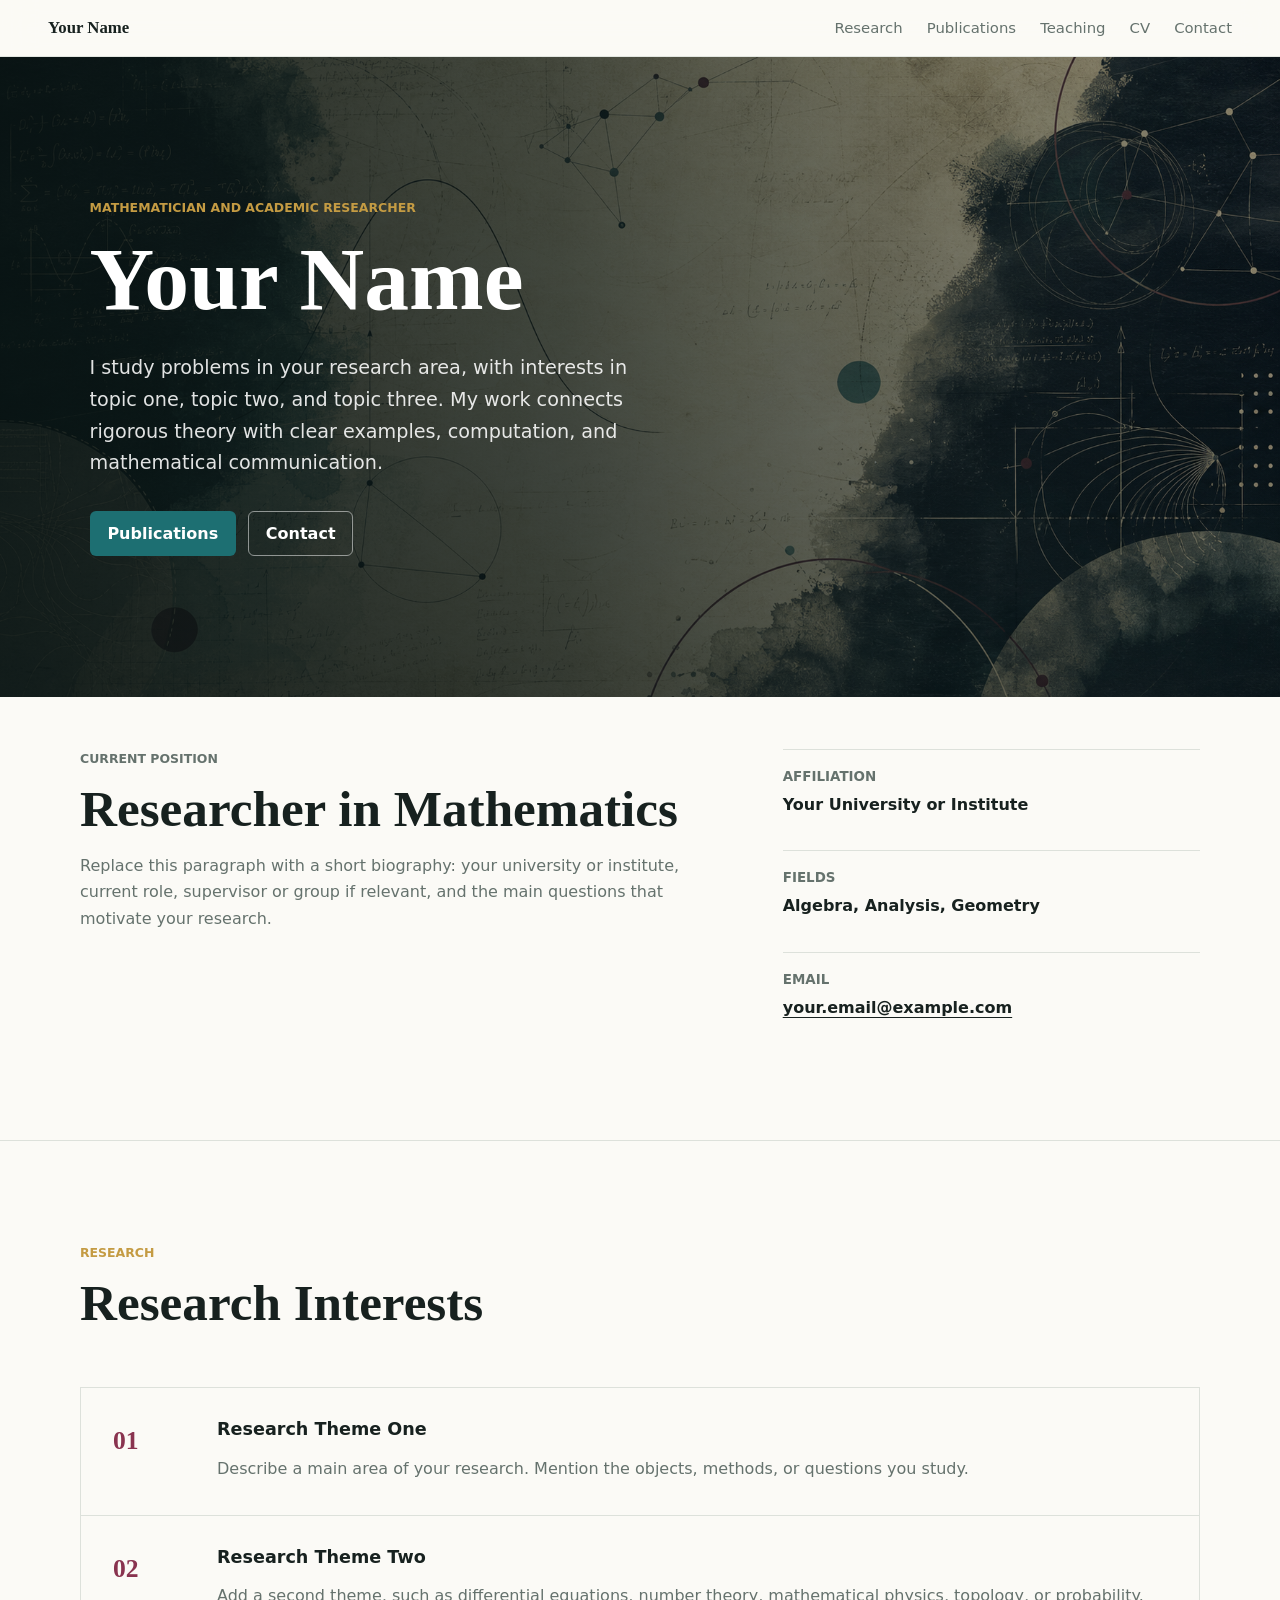
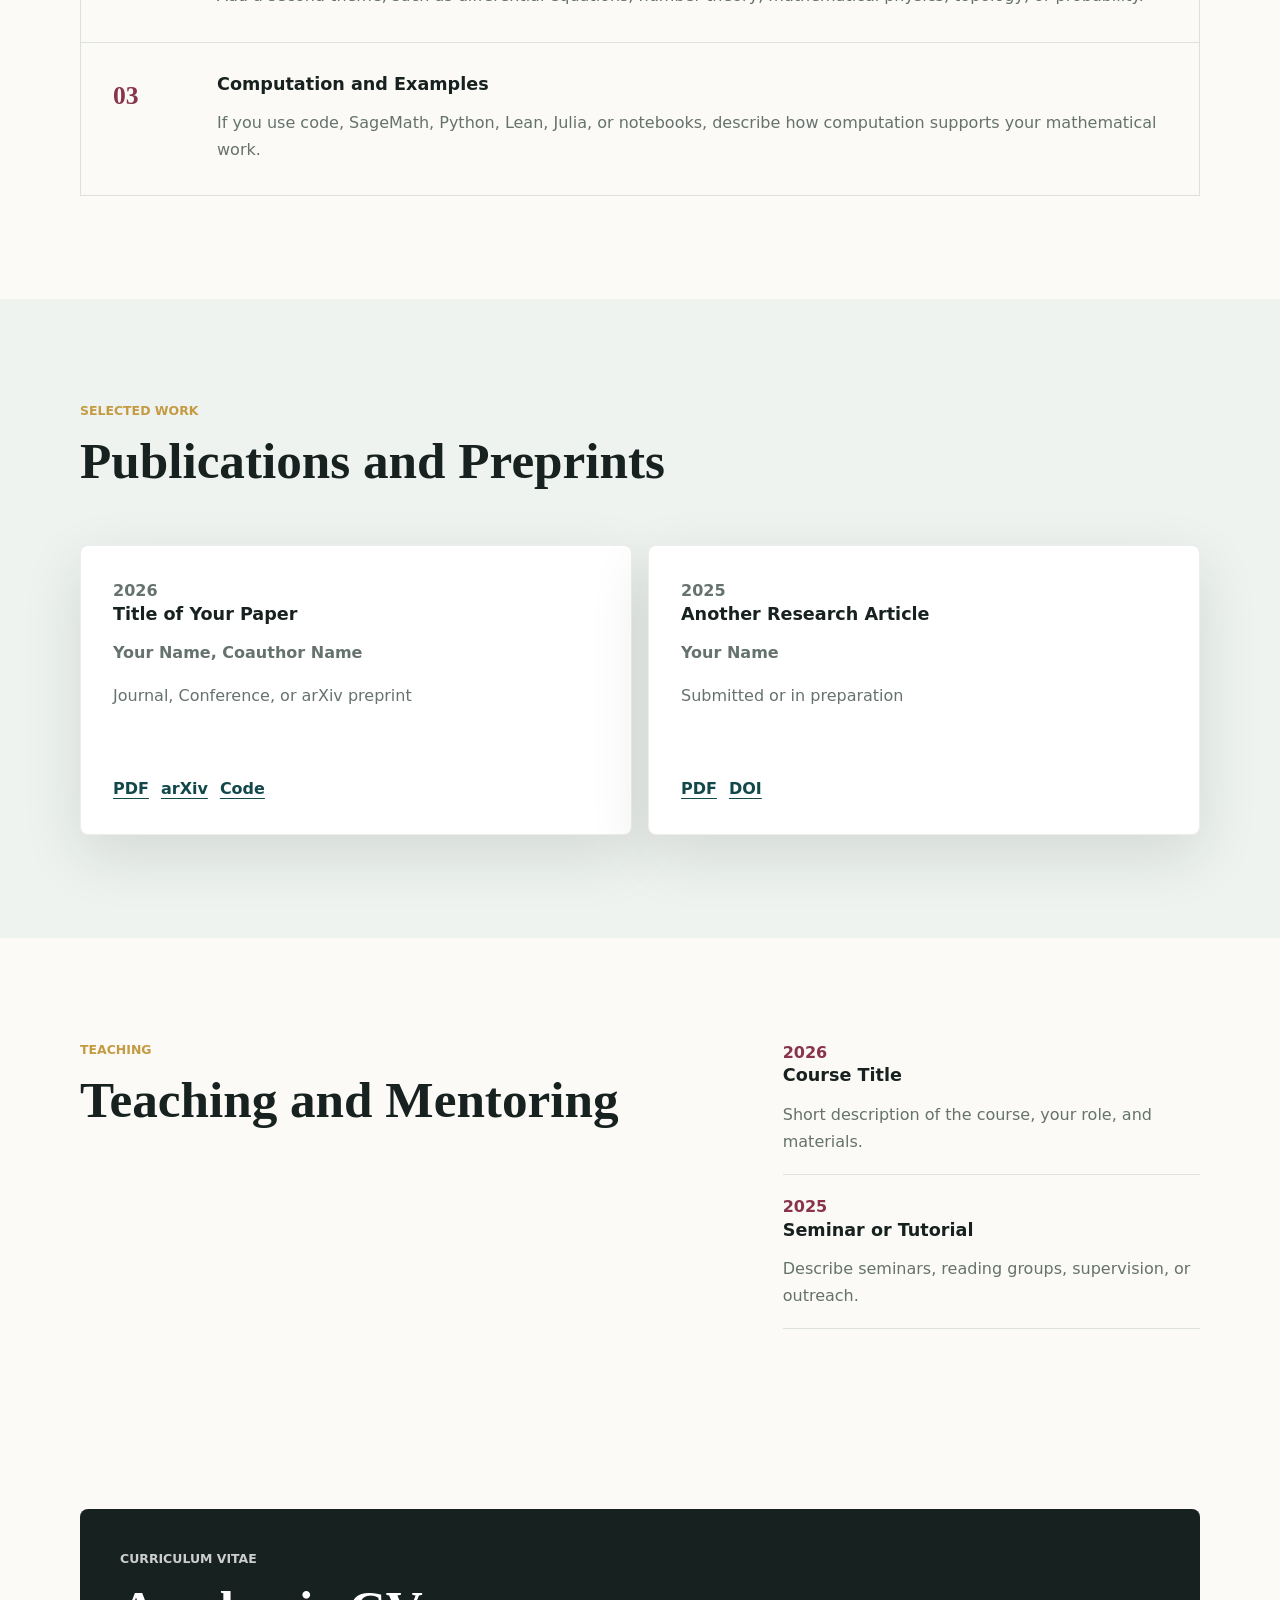
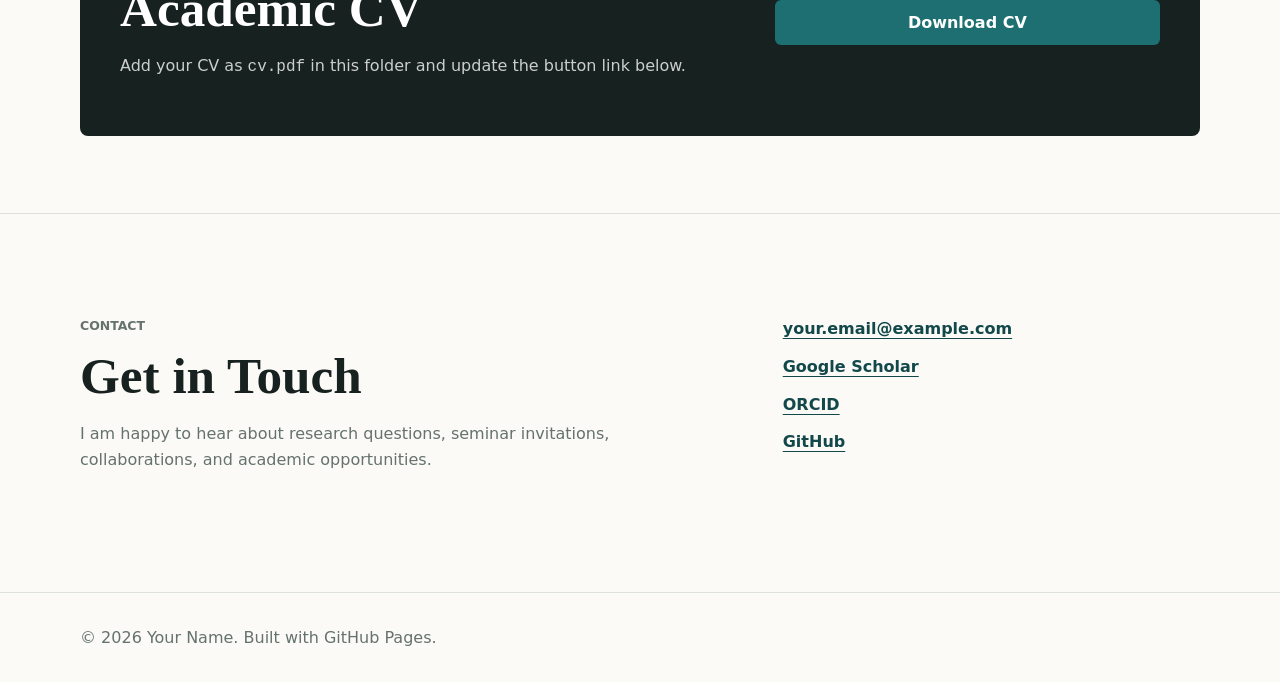
==== index.html @ ed30327d "Update index.html" ====
<!doctype html>
<html lang="en">
  <head>
    <meta charset="utf-8">
    <meta name="viewport" content="width=device-width, initial-scale=1">
    <title>Bolys Sabitbek | Mathematician</title>
    <meta
      name="description"
      content="Academic portfolio website for a mathematician, including research interests, publications, teaching, and contact information."
    >
    <link rel="stylesheet" href="styles.css">
  </head>
  <body>
    <header class="site-header">
      <a class="brand" href="#home">Your Name</a>
      <nav class="nav" aria-label="Primary navigation">
        <a href="#research">Research</a>
        <a href="#publications">Publications</a>
        <a href="#teaching">Teaching</a>
        <a href="#cv">CV</a>
        <a href="#contact">Contact</a>
      </nav>
    </header>

    <main>
      <section class="hero" id="home" aria-labelledby="hero-title">
        <img class="hero-image" src="assets/math-hero.png" alt="Abstract mathematical research visual">
        <div class="hero-overlay"></div>
        <div class="hero-content">
          <p class="eyebrow">Mathematician and Academic Researcher</p>
          <h1 id="hero-title">Your Name</h1>
          <p class="hero-copy">
            I study problems in your research area, with interests in topic one,
            topic two, and topic three. My work connects rigorous theory with
            clear examples, computation, and mathematical communication.
          </p>
          <div class="hero-actions" aria-label="Academic links">
            <a class="button primary" href="#publications">Publications</a>
            <a class="button secondary" href="#contact">Contact</a>
          </div>
        </div>
      </section>

      <section class="intro section">
        <div class="section-inner intro-grid">
          <div>
            <p class="section-kicker">Current Position</p>
            <h2>Researcher in Mathematics</h2>
            <p>
              Replace this paragraph with a short biography: your university or
              institute, current role, supervisor or group if relevant, and the
              main questions that motivate your research.
            </p>
          </div>
          <dl class="quick-facts" aria-label="Profile summary">
            <div>
              <dt>Affiliation</dt>
              <dd>Your University or Institute</dd>
            </div>
            <div>
              <dt>Fields</dt>
              <dd>Algebra, Analysis, Geometry</dd>
            </div>
            <div>
              <dt>Email</dt>
              <dd><a href="mailto:your.email@example.com">your.email@example.com</a></dd>
            </div>
          </dl>
        </div>
      </section>

      <section class="section" id="research" aria-labelledby="research-title">
        <div class="section-inner">
          <div class="section-heading">
            <p class="section-kicker">Research</p>
            <h2 id="research-title">Research Interests</h2>
          </div>
          <div class="research-list">
            <article class="research-item">
              <span class="item-number">01</span>
              <div>
                <h3>Research Theme One</h3>
                <p>
                  Describe a main area of your research. Mention the objects,
                  methods, or questions you study.
                </p>
              </div>
            </article>
            <article class="research-item">
              <span class="item-number">02</span>
              <div>
                <h3>Research Theme Two</h3>
                <p>
                  Add a second theme, such as differential equations, number
                  theory, mathematical physics, topology, or probability.
                </p>
              </div>
            </article>
            <article class="research-item">
              <span class="item-number">03</span>
              <div>
                <h3>Computation and Examples</h3>
                <p>
                  If you use code, SageMath, Python, Lean, Julia, or notebooks,
                  describe how computation supports your mathematical work.
                </p>
              </div>
            </article>
          </div>
        </div>
      </section>

      <section class="section tinted" id="publications" aria-labelledby="publications-title">
        <div class="section-inner">
          <div class="section-heading">
            <p class="section-kicker">Selected Work</p>
            <h2 id="publications-title">Publications and Preprints</h2>
          </div>
          <div class="publication-list">
            <article class="publication-card">
              <p class="publication-year">2026</p>
              <h3>Title of Your Paper</h3>
              <p class="authors">Your Name, Coauthor Name</p>
              <p class="venue">Journal, Conference, or arXiv preprint</p>
              <div class="inline-links">
                <a href="#">PDF</a>
                <a href="#">arXiv</a>
                <a href="#">Code</a>
              </div>
            </article>
            <article class="publication-card">
              <p class="publication-year">2025</p>
              <h3>Another Research Article</h3>
              <p class="authors">Your Name</p>
              <p class="venue">Submitted or in preparation</p>
              <div class="inline-links">
                <a href="#">PDF</a>
                <a href="#">DOI</a>
              </div>
            </article>
          </div>
        </div>
      </section>

      <section class="section" id="teaching" aria-labelledby="teaching-title">
        <div class="section-inner split">
          <div class="section-heading">
            <p class="section-kicker">Teaching</p>
            <h2 id="teaching-title">Teaching and Mentoring</h2>
          </div>
          <div class="timeline">
            <article>
              <time datetime="2026">2026</time>
              <h3>Course Title</h3>
              <p>Short description of the course, your role, and materials.</p>
            </article>
            <article>
              <time datetime="2025">2025</time>
              <h3>Seminar or Tutorial</h3>
              <p>Describe seminars, reading groups, supervision, or outreach.</p>
            </article>
          </div>
        </div>
      </section>

      <section class="section compact" id="cv" aria-labelledby="cv-title">
        <div class="section-inner callout">
          <div>
            <p class="section-kicker">Curriculum Vitae</p>
            <h2 id="cv-title">Academic CV</h2>
            <p>
              Add your CV as <code>cv.pdf</code> in this folder and update the
              button link below.
            </p>
          </div>
          <a class="button primary" href="cv.pdf">Download CV</a>
        </div>
      </section>

      <section class="section contact" id="contact" aria-labelledby="contact-title">
        <div class="section-inner contact-grid">
          <div>
            <p class="section-kicker">Contact</p>
            <h2 id="contact-title">Get in Touch</h2>
            <p>
              I am happy to hear about research questions, seminar invitations,
              collaborations, and academic opportunities.
            </p>
          </div>
          <ul class="contact-list">
            <li><a href="mailto:your.email@example.com">your.email@example.com</a></li>
            <li><a href="#">Google Scholar</a></li>
            <li><a href="#">ORCID</a></li>
            <li><a href="#">GitHub</a></li>
          </ul>
        </div>
      </section>
    </main>

    <footer class="site-footer">
      <p>&copy; 2026 Your Name. Built with GitHub Pages.</p>
    </footer>
  </body>
</html>
---- styles.css ----
:root {
  --ink: #17211f;
  --muted: #65726d;
  --paper: #fbfaf6;
  --line: #dde1db;
  --teal: #1d6f72;
  --teal-dark: #12484a;
  --burgundy: #89334f;
  --gold: #c49b43;
  --white: #ffffff;
  --shadow: 0 20px 60px rgba(23, 33, 31, 0.12);
}

* {
  box-sizing: border-box;
}

html {
  scroll-behavior: smooth;
}

body {
  margin: 0;
  background: var(--paper);
  color: var(--ink);
  font-family: Inter, ui-sans-serif, system-ui, -apple-system, BlinkMacSystemFont, "Segoe UI", sans-serif;
  font-size: 16px;
  line-height: 1.65;
}

a {
  color: inherit;
  text-underline-offset: 0.22em;
}

.site-header {
  position: sticky;
  top: 0;
  z-index: 20;
  display: flex;
  align-items: center;
  justify-content: space-between;
  gap: 1rem;
  width: 100%;
  padding: 0.9rem clamp(1rem, 4vw, 3rem);
  background: rgba(251, 250, 246, 0.9);
  border-bottom: 1px solid rgba(221, 225, 219, 0.8);
  backdrop-filter: blur(16px);
}

.brand {
  font-family: Georgia, "Times New Roman", serif;
  font-size: 1.05rem;
  font-weight: 700;
  text-decoration: none;
  white-space: nowrap;
}

.nav {
  display: flex;
  align-items: center;
  justify-content: flex-end;
  gap: clamp(0.75rem, 2.3vw, 1.5rem);
  color: var(--muted);
  font-size: 0.93rem;
}

.nav a {
  text-decoration: none;
}

.nav a:hover,
.nav a:focus-visible {
  color: var(--teal-dark);
}

.hero {
  position: relative;
  min-height: min(640px, 78vh);
  display: flex;
  align-items: center;
  overflow: hidden;
  isolation: isolate;
}

.hero-image,
.hero-overlay {
  position: absolute;
  inset: 0;
}

.hero-image {
  width: 100%;
  height: 100%;
  object-fit: cover;
  z-index: -2;
}

.hero-overlay {
  z-index: -1;
  background:
    linear-gradient(90deg, rgba(9, 20, 19, 0.86) 0%, rgba(9, 20, 19, 0.68) 44%, rgba(9, 20, 19, 0.18) 100%),
    linear-gradient(0deg, rgba(9, 20, 19, 0.35), rgba(9, 20, 19, 0.12));
}

.hero-content {
  width: min(760px, 100%);
  padding: clamp(3rem, 6vw, 5rem) clamp(1.25rem, 7vw, 6rem);
  color: var(--white);
}

.eyebrow,
.section-kicker {
  margin: 0 0 0.65rem;
  color: var(--gold);
  font-size: 0.78rem;
  font-weight: 800;
  letter-spacing: 0;
  text-transform: uppercase;
}

h1,
h2,
h3,
p {
  overflow-wrap: break-word;
}

h1,
h2,
h3 {
  margin: 0;
  line-height: 1.12;
}

h1 {
  max-width: 12ch;
  font-family: Georgia, "Times New Roman", serif;
  font-size: clamp(3.4rem, 7vw, 6rem);
  font-weight: 700;
}

h2 {
  font-family: Georgia, "Times New Roman", serif;
  font-size: clamp(2rem, 4vw, 3.3rem);
}

h3 {
  font-size: 1.1rem;
}

.hero-copy {
  max-width: 62ch;
  margin: 1.4rem 0 0;
  color: rgba(255, 255, 255, 0.88);
  font-size: clamp(1.03rem, 1.5vw, 1.25rem);
}

.hero-actions,
.inline-links {
  display: flex;
  flex-wrap: wrap;
  gap: 0.75rem;
}

.hero-actions {
  margin-top: 2rem;
}

.button {
  display: inline-flex;
  align-items: center;
  justify-content: center;
  min-height: 2.85rem;
  padding: 0.78rem 1.05rem;
  border: 1px solid transparent;
  border-radius: 6px;
  font-weight: 800;
  line-height: 1.1;
  text-decoration: none;
}

.button.primary {
  background: var(--teal);
  color: var(--white);
}

.button.secondary {
  border-color: rgba(255, 255, 255, 0.5);
  color: var(--white);
}

.button:hover,
.button:focus-visible {
  transform: translateY(-1px);
}

.section {
  padding: clamp(4rem, 8vw, 7rem) clamp(1.25rem, 5vw, 4rem);
}

.section.compact {
  padding-block: clamp(3rem, 6vw, 5rem);
}

.section-inner {
  width: min(1120px, 100%);
  margin: 0 auto;
}

.intro {
  padding-top: clamp(2rem, 4vw, 3.25rem);
  border-bottom: 1px solid var(--line);
}

.intro-grid,
.contact-grid,
.split,
.callout {
  display: grid;
  grid-template-columns: minmax(0, 1.2fr) minmax(280px, 0.8fr);
  gap: clamp(2rem, 6vw, 5rem);
  align-items: start;
}

.section-heading {
  max-width: 720px;
  margin-bottom: clamp(2rem, 5vw, 3.5rem);
}

.section-heading h2 + p,
.intro p,
.contact p,
.callout p {
  color: var(--muted);
}

.quick-facts {
  display: grid;
  gap: 1rem;
  margin: 0;
}

.quick-facts div {
  padding: 1rem 0;
  border-top: 1px solid var(--line);
}

.quick-facts dt {
  color: var(--muted);
  font-size: 0.84rem;
  font-weight: 800;
  text-transform: uppercase;
}

.quick-facts dd {
  margin: 0.25rem 0 0;
  font-weight: 700;
}

.research-list {
  display: grid;
  gap: 1px;
  background: var(--line);
  border: 1px solid var(--line);
}

.research-item {
  display: grid;
  grid-template-columns: 4.5rem minmax(0, 1fr);
  gap: clamp(1rem, 3vw, 2rem);
  padding: clamp(1.25rem, 3vw, 2rem);
  background: var(--paper);
}

.item-number {
  color: var(--burgundy);
  font-family: Georgia, "Times New Roman", serif;
  font-size: 1.6rem;
  font-weight: 700;
}

.research-item p,
.publication-card p,
.timeline p {
  margin-bottom: 0;
  color: var(--muted);
}

.tinted {
  background: #eef3ef;
}

.publication-list {
  display: grid;
  grid-template-columns: repeat(2, minmax(0, 1fr));
  gap: 1rem;
}

.publication-card {
  min-height: 290px;
  display: flex;
  flex-direction: column;
  padding: clamp(1.25rem, 3vw, 2rem);
  background: var(--white);
  border: 1px solid rgba(23, 33, 31, 0.08);
  border-radius: 8px;
  box-shadow: var(--shadow);
}

.publication-year {
  margin: 0 0 1rem;
  color: var(--burgundy);
  font-weight: 900;
}

.authors {
  font-weight: 700;
}

.venue {
  flex: 1;
}

.inline-links {
  margin-top: 1.2rem;
}

.inline-links a {
  color: var(--teal-dark);
  font-weight: 800;
}

.timeline {
  display: grid;
  gap: 1.2rem;
}

.timeline article {
  padding-bottom: 1.2rem;
  border-bottom: 1px solid var(--line);
}

.timeline time {
  color: var(--burgundy);
  font-weight: 900;
}

.callout {
  align-items: center;
  padding: clamp(1.5rem, 4vw, 2.5rem);
  background: var(--ink);
  color: var(--white);
  border-radius: 8px;
}

.callout p {
  color: rgba(255, 255, 255, 0.78);
}

.contact {
  border-top: 1px solid var(--line);
}

.contact-list {
  display: grid;
  gap: 0.7rem;
  margin: 0;
  padding: 0;
  list-style: none;
  font-weight: 800;
}

.contact-list a {
  color: var(--teal-dark);
}

.site-footer {
  padding: 2rem clamp(1.25rem, 5vw, 4rem);
  color: var(--muted);
  border-top: 1px solid var(--line);
}

.site-footer p {
  width: min(1120px, 100%);
  margin: 0 auto;
}

@media (max-width: 820px) {
  .site-header {
    position: static;
    align-items: flex-start;
    flex-direction: column;
  }

  .nav {
    width: 100%;
    justify-content: flex-start;
    overflow-x: auto;
    padding-bottom: 0.15rem;
  }

  .hero {
    min-height: min(620px, 72vh);
  }

  .hero-overlay {
    background: linear-gradient(180deg, rgba(9, 20, 19, 0.88), rgba(9, 20, 19, 0.48));
  }

  .intro-grid,
  .contact-grid,
  .split,
  .callout,
  .publication-list {
    grid-template-columns: 1fr;
  }

  .research-item {
    grid-template-columns: 1fr;
  }
}

@media (max-width: 480px) {
  .nav {
    gap: 0.95rem;
    font-size: 0.88rem;
  }

  h1 {
    font-size: 3.2rem;
  }

  .hero-content {
    padding: 2.6rem 1rem;
  }

  .section {
    padding-inline: 1rem;
  }
}
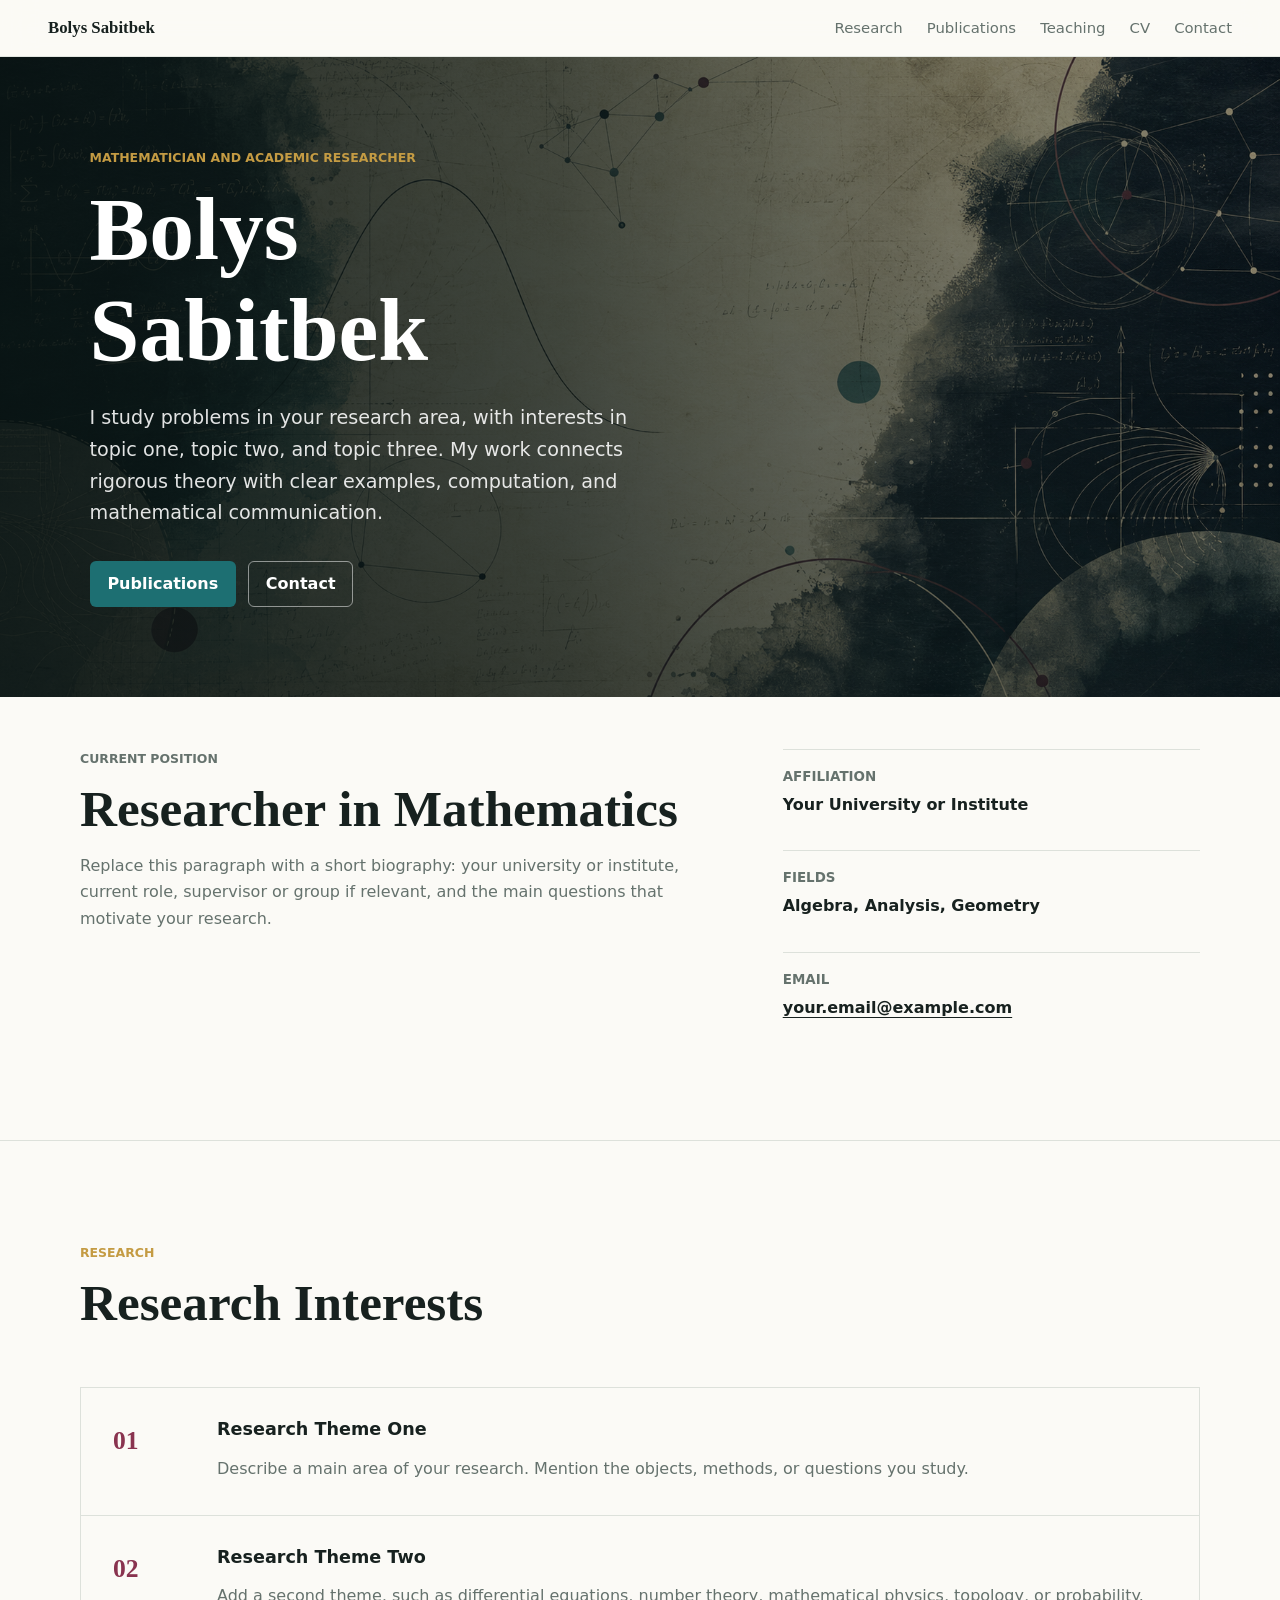
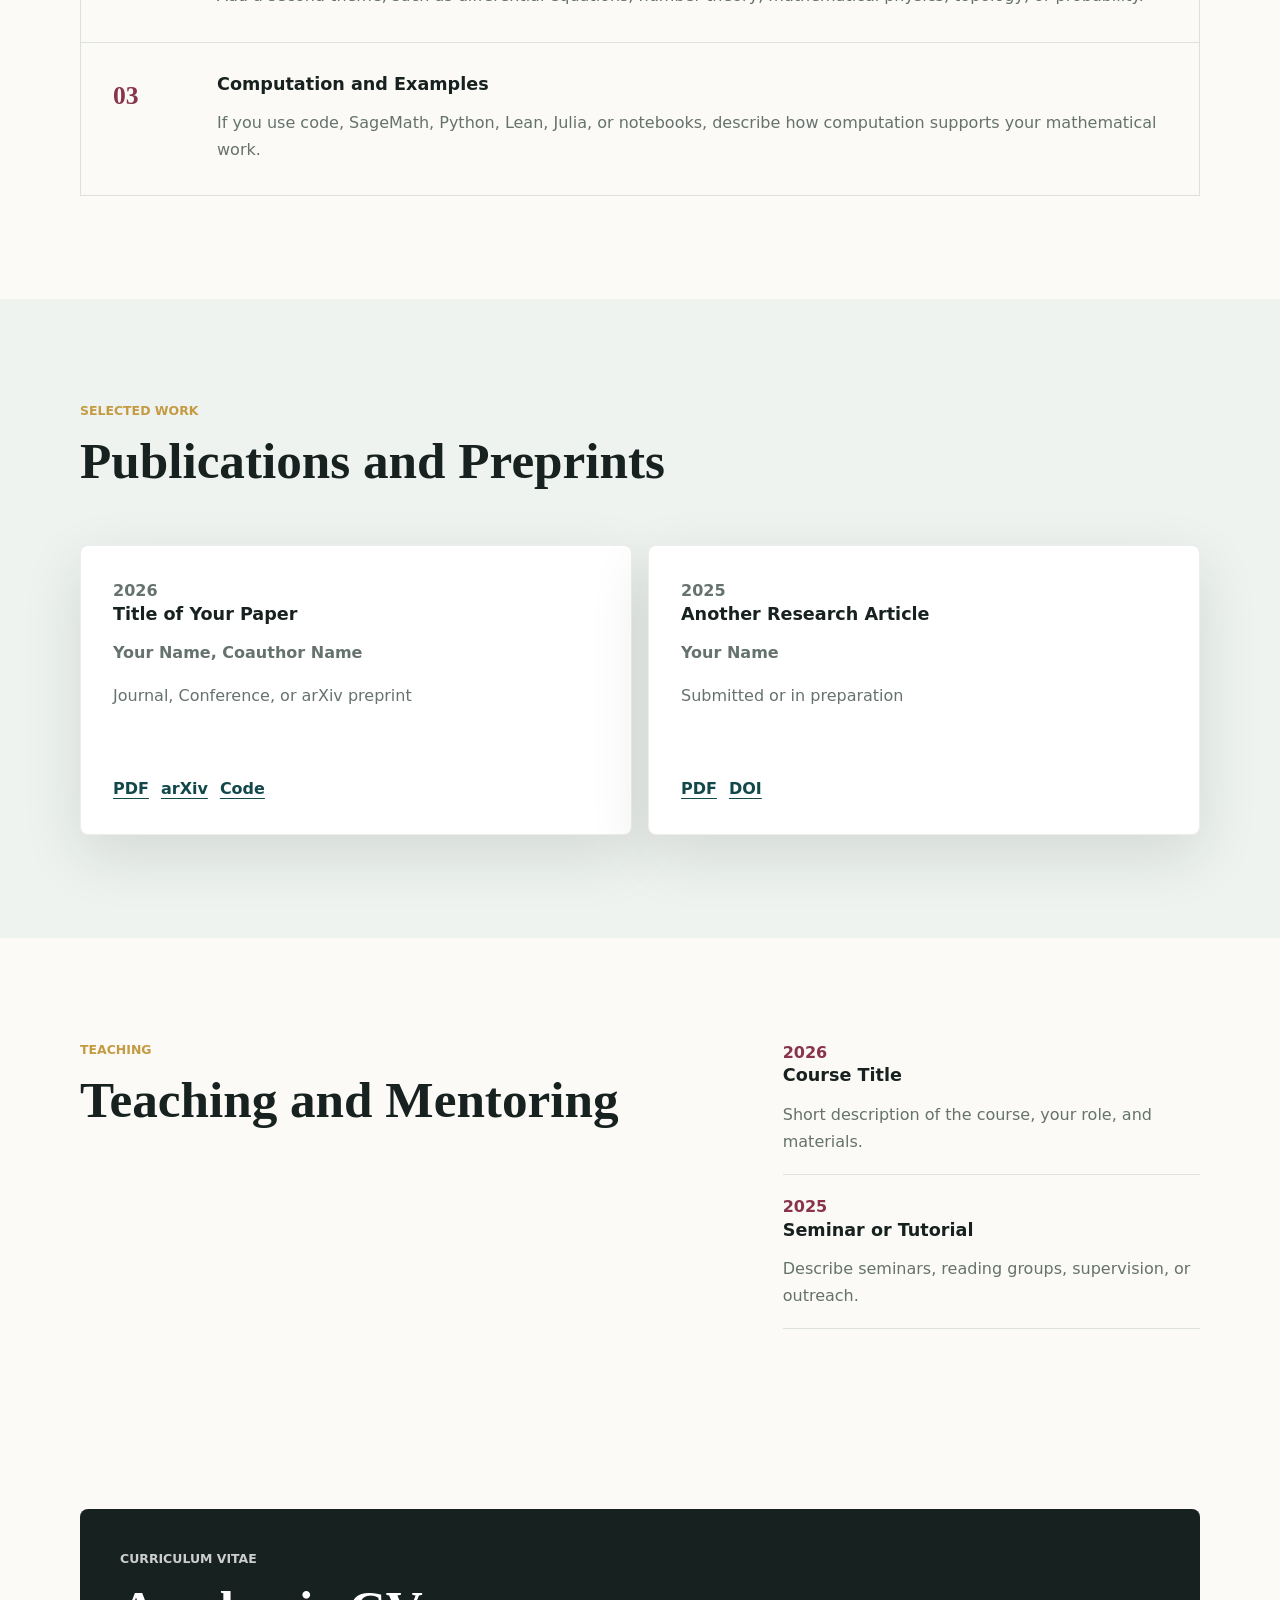
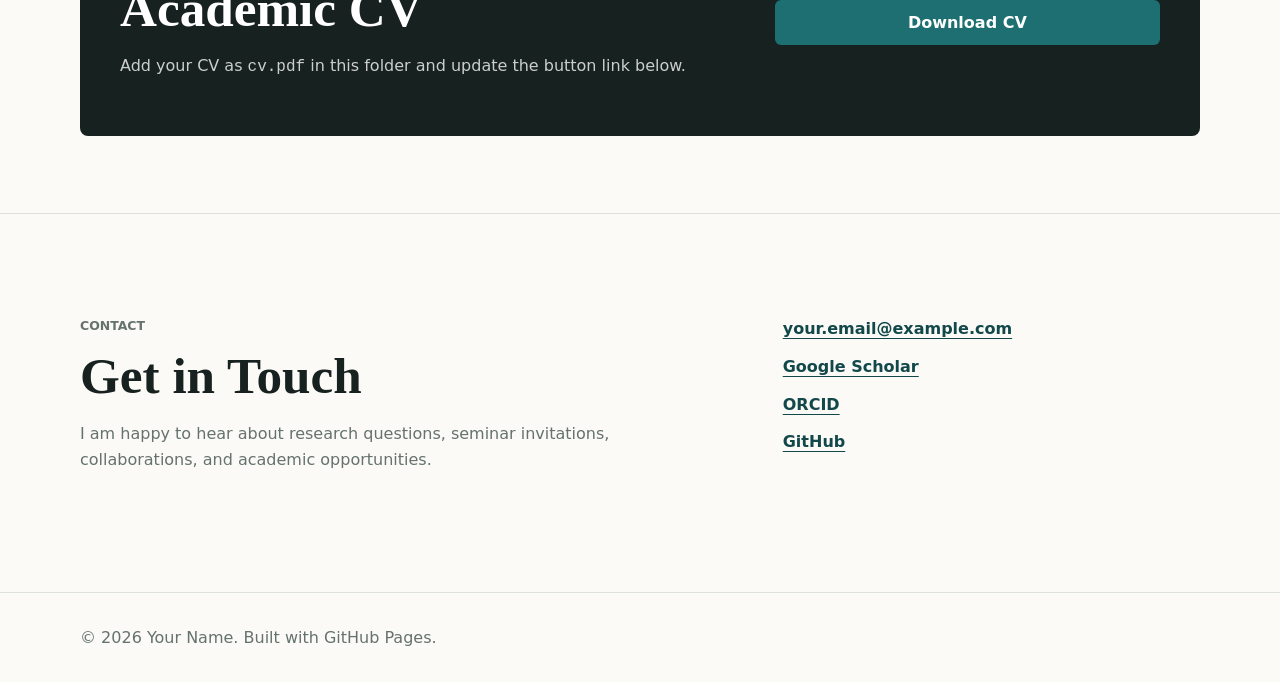
==== commit c9f3288d: "Update index.html" ====
--- a/index.html
+++ b/index.html
@@ -12,7 +12,7 @@
   </head>
   <body>
     <header class="site-header">
-      <a class="brand" href="#home">Your Name</a>
+      <a class="brand" href="#home">Bolys Sabitbek</a>
       <nav class="nav" aria-label="Primary navigation">
         <a href="#research">Research</a>
         <a href="#publications">Publications</a>
@@ -28,7 +28,7 @@
         <div class="hero-overlay"></div>
         <div class="hero-content">
           <p class="eyebrow">Mathematician and Academic Researcher</p>
-          <h1 id="hero-title">Your Name</h1>
+          <h1 id="hero-title">Bolys Sabitbek</h1>
           <p class="hero-copy">
             I study problems in your research area, with interests in topic one,
             topic two, and topic three. My work connects rigorous theory with
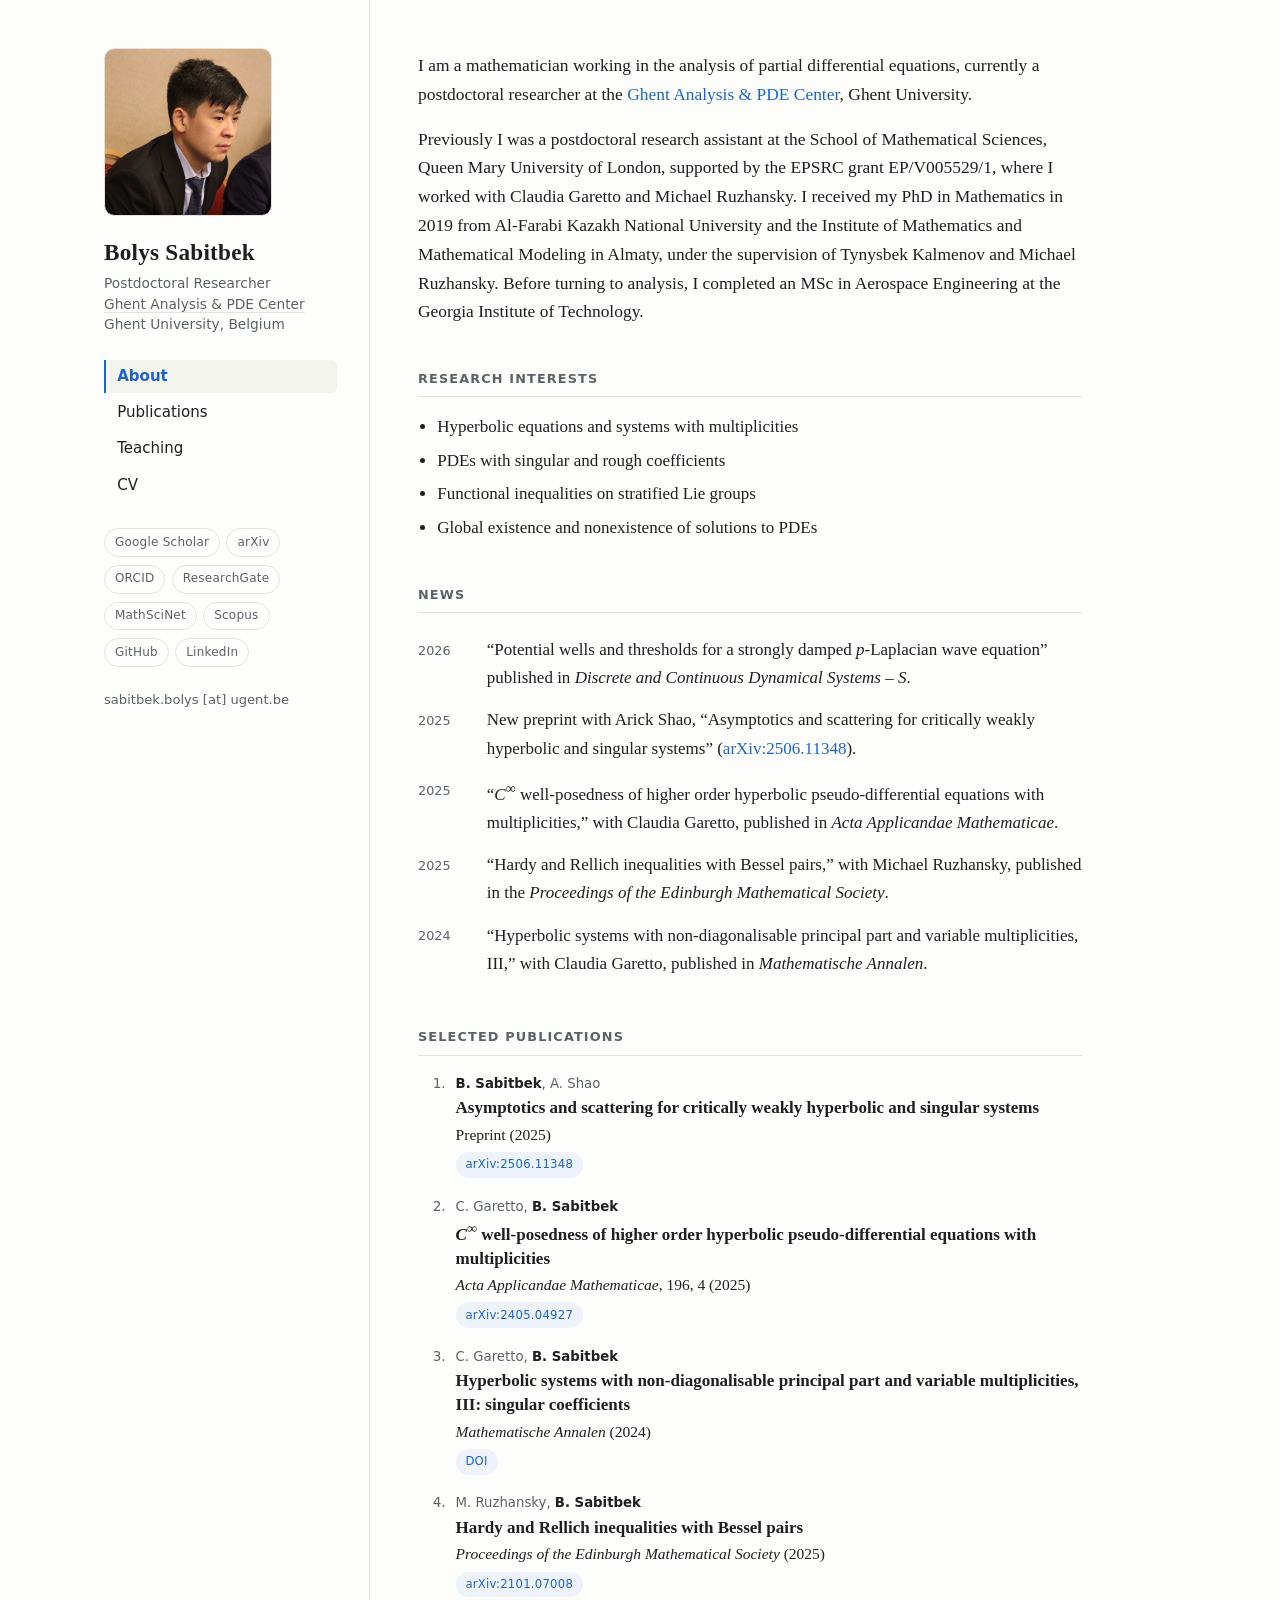
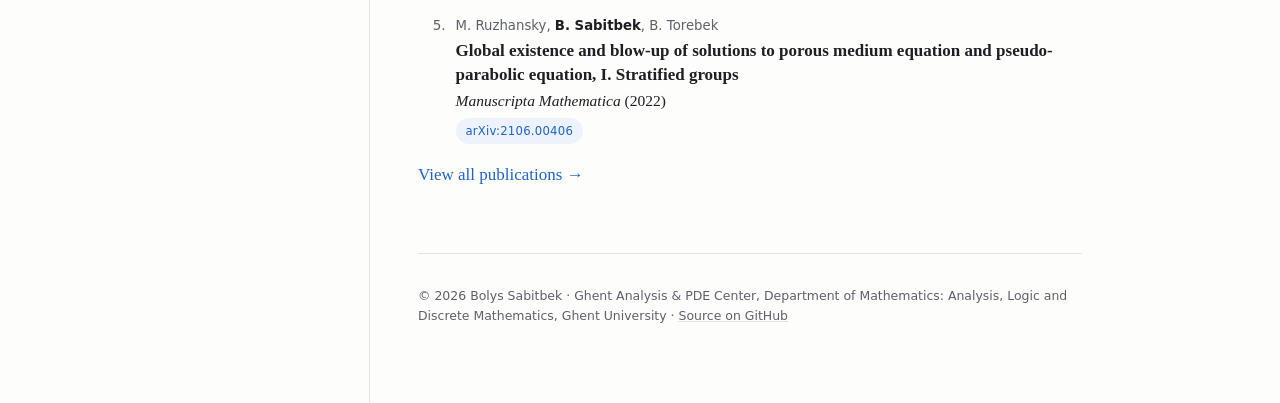
==== commit c22aec18: "Add files via upload" ====
--- a/index.html
+++ b/index.html
@@ -1,204 +1,173 @@
-<!doctype html>
+<!DOCTYPE html>
 <html lang="en">
-  <head>
-    <meta charset="utf-8">
-    <meta name="viewport" content="width=device-width, initial-scale=1">
-    <title>Bolys Sabitbek | Mathematician</title>
-    <meta
-      name="description"
-      content="Academic portfolio website for a mathematician, including research interests, publications, teaching, and contact information."
-    >
-    <link rel="stylesheet" href="styles.css">
-  </head>
-  <body>
-    <header class="site-header">
-      <a class="brand" href="#home">Bolys Sabitbek</a>
-      <nav class="nav" aria-label="Primary navigation">
-        <a href="#research">Research</a>
-        <a href="#publications">Publications</a>
-        <a href="#teaching">Teaching</a>
-        <a href="#cv">CV</a>
-        <a href="#contact">Contact</a>
+<head>
+  <meta charset="utf-8">
+  <meta name="viewport" content="width=device-width, initial-scale=1">
+  <title>Bolys Sabitbek — Mathematician</title>
+  <meta name="description" content="Bolys Sabitbek is a postdoctoral researcher at the Ghent Analysis &amp; PDE Center, Ghent University, working on hyperbolic PDEs with multiplicities, singular coefficients, and functional inequalities on stratified Lie groups.">
+  <link rel="canonical" href="https://sabitbekbolys.github.io/">
+  <link rel="icon" type="image/svg+xml" href="assets/favicon.svg">
+  <link rel="stylesheet" href="css/style.css">
+  <meta property="og:title" content="Bolys Sabitbek — Mathematician">
+  <meta property="og:description" content="Postdoctoral researcher at the Ghent Analysis &amp; PDE Center, Ghent University. Analysis of partial differential equations.">
+  <meta property="og:image" content="https://sabitbekbolys.github.io/assets/photo.jpg">
+  <meta property="og:url" content="https://sabitbekbolys.github.io/">
+  <script type="application/ld+json">
+  {
+    "@context": "https://schema.org",
+    "@type": "Person",
+    "name": "Bolys Sabitbek",
+    "jobTitle": "Postdoctoral Researcher",
+    "affiliation": { "@type": "Organization", "name": "Ghent University" },
+    "url": "https://sabitbekbolys.github.io/",
+    "sameAs": [
+      "https://scholar.google.com/citations?user=mEzFxvAAAAAJ",
+      "https://orcid.org/0000-0002-4580-8084",
+      "https://arxiv.org/a/sabitbek_b_1.html",
+      "https://www.researchgate.net/profile/Bolys-Sabitbek"
+    ]
+  }
+  </script>
+</head>
+<body>
+<div class="layout">
+
+  <!-- ======================= Sidebar (same on every page) ======================= -->
+  <aside class="sidebar">
+    <div class="sidebar-inner">
+      <img class="portrait" src="assets/photo.jpg" alt="Portrait of Bolys Sabitbek" width="168" height="168">
+      <div class="identity">
+        <h1><a href="index.html">Bolys Sabitbek</a></h1>
+        <p class="role">Postdoctoral Researcher<br>
+          <a href="https://analysis-pde.org/">Ghent Analysis &amp; PDE Center</a><br>
+          Ghent University, Belgium</p>
+      </div>
+      <nav class="site-nav" aria-label="Site navigation">
+        <ul>
+          <li><a href="index.html" aria-current="page">About</a></li>
+          <li><a href="publications.html">Publications</a></li>
+          <li><a href="teaching.html">Teaching</a></li>
+          <li><a href="cv.html">CV</a></li>
+        </ul>
       </nav>
-    </header>
+      <ul class="profiles" aria-label="Academic profiles">
+        <li><a href="https://scholar.google.com/citations?user=mEzFxvAAAAAJ">Google Scholar</a></li>
+        <li><a href="https://arxiv.org/a/sabitbek_b_1.html">arXiv</a></li>
+        <li><a href="https://orcid.org/0000-0002-4580-8084">ORCID</a></li>
+        <li><a href="https://www.researchgate.net/profile/Bolys-Sabitbek">ResearchGate</a></li>
+        <li><a href="https://mathscinet.ams.org/mathscinet/MRAuthorID/1239340">MathSciNet</a></li>
+        <li><a href="https://www.scopus.com/authid/detail.uri?authorId=57190934859">Scopus</a></li>
+        <li><a href="https://github.com/sabitbekbolys">GitHub</a></li>
+        <li><a href="https://www.linkedin.com/in/bolys-sabitbek-09938878/">LinkedIn</a></li>
+      </ul>
+      <p class="email">sabitbek.bolys [at] ugent.be</p>
+    </div>
+  </aside>
 
-    <main>
-      <section class="hero" id="home" aria-labelledby="hero-title">
-        <img class="hero-image" src="assets/math-hero.png" alt="Abstract mathematical research visual">
-        <div class="hero-overlay"></div>
-        <div class="hero-content">
-          <p class="eyebrow">Mathematician and Academic Researcher</p>
-          <h1 id="hero-title">Bolys Sabitbek</h1>
-          <p class="hero-copy">
-            I study problems in your research area, with interests in topic one,
-            topic two, and topic three. My work connects rigorous theory with
-            clear examples, computation, and mathematical communication.
-          </p>
-          <div class="hero-actions" aria-label="Academic links">
-            <a class="button primary" href="#publications">Publications</a>
-            <a class="button secondary" href="#contact">Contact</a>
-          </div>
-        </div>
-      </section>
+  <!-- ================================ Content ================================= -->
+  <main class="content">
 
-      <section class="intro section">
-        <div class="section-inner intro-grid">
-          <div>
-            <p class="section-kicker">Current Position</p>
-            <h2>Researcher in Mathematics</h2>
-            <p>
-              Replace this paragraph with a short biography: your university or
-              institute, current role, supervisor or group if relevant, and the
-              main questions that motivate your research.
-            </p>
-          </div>
-          <dl class="quick-facts" aria-label="Profile summary">
-            <div>
-              <dt>Affiliation</dt>
-              <dd>Your University or Institute</dd>
-            </div>
-            <div>
-              <dt>Fields</dt>
-              <dd>Algebra, Analysis, Geometry</dd>
-            </div>
-            <div>
-              <dt>Email</dt>
-              <dd><a href="mailto:your.email@example.com">your.email@example.com</a></dd>
-            </div>
-          </dl>
-        </div>
-      </section>
+    <div class="lede">
+      <p>I am a mathematician working in the analysis of partial differential
+      equations, currently a postdoctoral researcher at the
+      <a href="https://analysis-pde.org/">Ghent Analysis &amp; PDE Center</a>,
+      Ghent University.</p>
 
-      <section class="section" id="research" aria-labelledby="research-title">
-        <div class="section-inner">
-          <div class="section-heading">
-            <p class="section-kicker">Research</p>
-            <h2 id="research-title">Research Interests</h2>
-          </div>
-          <div class="research-list">
-            <article class="research-item">
-              <span class="item-number">01</span>
-              <div>
-                <h3>Research Theme One</h3>
-                <p>
-                  Describe a main area of your research. Mention the objects,
-                  methods, or questions you study.
-                </p>
-              </div>
-            </article>
-            <article class="research-item">
-              <span class="item-number">02</span>
-              <div>
-                <h3>Research Theme Two</h3>
-                <p>
-                  Add a second theme, such as differential equations, number
-                  theory, mathematical physics, topology, or probability.
-                </p>
-              </div>
-            </article>
-            <article class="research-item">
-              <span class="item-number">03</span>
-              <div>
-                <h3>Computation and Examples</h3>
-                <p>
-                  If you use code, SageMath, Python, Lean, Julia, or notebooks,
-                  describe how computation supports your mathematical work.
-                </p>
-              </div>
-            </article>
-          </div>
-        </div>
-      </section>
+      <p>Previously I was a postdoctoral research assistant at the School of
+      Mathematical Sciences, Queen Mary University of London, supported by the
+      EPSRC grant EP/V005529/1, where I worked with Claudia Garetto and
+      Michael Ruzhansky. I received my PhD in Mathematics in 2019 from
+      Al-Farabi Kazakh National University and the Institute of Mathematics
+      and Mathematical Modeling in Almaty, under the supervision of
+      Tynysbek Kalmenov and Michael Ruzhansky. Before turning to analysis,
+      I completed an MSc in Aerospace Engineering at the Georgia Institute
+      of Technology.</p>
+    </div>
 
-      <section class="section tinted" id="publications" aria-labelledby="publications-title">
-        <div class="section-inner">
-          <div class="section-heading">
-            <p class="section-kicker">Selected Work</p>
-            <h2 id="publications-title">Publications and Preprints</h2>
-          </div>
-          <div class="publication-list">
-            <article class="publication-card">
-              <p class="publication-year">2026</p>
-              <h3>Title of Your Paper</h3>
-              <p class="authors">Your Name, Coauthor Name</p>
-              <p class="venue">Journal, Conference, or arXiv preprint</p>
-              <div class="inline-links">
-                <a href="#">PDF</a>
-                <a href="#">arXiv</a>
-                <a href="#">Code</a>
-              </div>
-            </article>
-            <article class="publication-card">
-              <p class="publication-year">2025</p>
-              <h3>Another Research Article</h3>
-              <p class="authors">Your Name</p>
-              <p class="venue">Submitted or in preparation</p>
-              <div class="inline-links">
-                <a href="#">PDF</a>
-                <a href="#">DOI</a>
-              </div>
-            </article>
-          </div>
-        </div>
-      </section>
+    <h2 id="research">Research interests</h2>
+    <ul class="interests">
+      <li>Hyperbolic equations and systems with multiplicities</li>
+      <li>PDEs with singular and rough coefficients</li>
+      <li>Functional inequalities on stratified Lie groups</li>
+      <li>Global existence and nonexistence of solutions to PDEs</li>
+    </ul>
 
-      <section class="section" id="teaching" aria-labelledby="teaching-title">
-        <div class="section-inner split">
-          <div class="section-heading">
-            <p class="section-kicker">Teaching</p>
-            <h2 id="teaching-title">Teaching and Mentoring</h2>
-          </div>
-          <div class="timeline">
-            <article>
-              <time datetime="2026">2026</time>
-              <h3>Course Title</h3>
-              <p>Short description of the course, your role, and materials.</p>
-            </article>
-            <article>
-              <time datetime="2025">2025</time>
-              <h3>Seminar or Tutorial</h3>
-              <p>Describe seminars, reading groups, supervision, or outreach.</p>
-            </article>
-          </div>
-        </div>
-      </section>
+    <h2 id="news">News</h2>
+    <ul class="news">
+      <li>
+        <span class="when">2026</span>
+        <span>“Potential wells and thresholds for a strongly damped
+        <em>p</em>-Laplacian wave equation” published in
+        <em>Discrete and Continuous Dynamical Systems&nbsp;–&nbsp;S</em>.</span>
+      </li>
+      <li>
+        <span class="when">2025</span>
+        <span>New preprint with Arick Shao, “Asymptotics and scattering for
+        critically weakly hyperbolic and singular systems”
+        (<a href="https://arxiv.org/abs/2506.11348">arXiv:2506.11348</a>).</span>
+      </li>
+      <li>
+        <span class="when">2025</span>
+        <span>“<em>C</em><sup>∞</sup> well-posedness of higher order hyperbolic
+        pseudo-differential equations with multiplicities,” with Claudia
+        Garetto, published in <em>Acta Applicandae Mathematicae</em>.</span>
+      </li>
+      <li>
+        <span class="when">2025</span>
+        <span>“Hardy and Rellich inequalities with Bessel pairs,” with Michael
+        Ruzhansky, published in the
+        <em>Proceedings of the Edinburgh Mathematical Society</em>.</span>
+      </li>
+      <li>
+        <span class="when">2024</span>
+        <span>“Hyperbolic systems with non-diagonalisable principal part and
+        variable multiplicities, III,” with Claudia Garetto, published in
+        <em>Mathematische Annalen</em>.</span>
+      </li>
+    </ul>
 
-      <section class="section compact" id="cv" aria-labelledby="cv-title">
-        <div class="section-inner callout">
-          <div>
-            <p class="section-kicker">Curriculum Vitae</p>
-            <h2 id="cv-title">Academic CV</h2>
-            <p>
-              Add your CV as <code>cv.pdf</code> in this folder and update the
-              button link below.
-            </p>
-          </div>
-          <a class="button primary" href="cv.pdf">Download CV</a>
-        </div>
-      </section>
-
-      <section class="section contact" id="contact" aria-labelledby="contact-title">
-        <div class="section-inner contact-grid">
-          <div>
-            <p class="section-kicker">Contact</p>
-            <h2 id="contact-title">Get in Touch</h2>
-            <p>
-              I am happy to hear about research questions, seminar invitations,
-              collaborations, and academic opportunities.
-            </p>
-          </div>
-          <ul class="contact-list">
-            <li><a href="mailto:your.email@example.com">your.email@example.com</a></li>
-            <li><a href="#">Google Scholar</a></li>
-            <li><a href="#">ORCID</a></li>
-            <li><a href="#">GitHub</a></li>
-          </ul>
-        </div>
-      </section>
-    </main>
+    <h2 id="selected">Selected publications</h2>
+    <ol class="pubs compact">
+      <li>
+        <div class="pub-authors"><strong>B. Sabitbek</strong>, A. Shao</div>
+        <div class="pub-title">Asymptotics and scattering for critically weakly hyperbolic and singular systems</div>
+        <div class="pub-venue">Preprint (2025)</div>
+        <div class="pub-links"><a href="https://arxiv.org/abs/2506.11348">arXiv:2506.11348</a></div>
+      </li>
+      <li>
+        <div class="pub-authors">C. Garetto, <strong>B. Sabitbek</strong></div>
+        <div class="pub-title"><em>C</em><sup>∞</sup> well-posedness of higher order hyperbolic pseudo-differential equations with multiplicities</div>
+        <div class="pub-venue"><em>Acta Applicandae Mathematicae</em>, 196, 4 (2025)</div>
+        <div class="pub-links"><a href="https://arxiv.org/abs/2405.04927">arXiv:2405.04927</a></div>
+      </li>
+      <li>
+        <div class="pub-authors">C. Garetto, <strong>B. Sabitbek</strong></div>
+        <div class="pub-title">Hyperbolic systems with non-diagonalisable principal part and variable multiplicities, III: singular coefficients</div>
+        <div class="pub-venue"><em>Mathematische Annalen</em> (2024)</div>
+        <div class="pub-links"><a href="https://doi.org/10.1007/s00208-023-02792-7">DOI</a></div>
+      </li>
+      <li>
+        <div class="pub-authors">M. Ruzhansky, <strong>B. Sabitbek</strong></div>
+        <div class="pub-title">Hardy and Rellich inequalities with Bessel pairs</div>
+        <div class="pub-venue"><em>Proceedings of the Edinburgh Mathematical Society</em> (2025)</div>
+        <div class="pub-links"><a href="https://arxiv.org/abs/2101.07008">arXiv:2101.07008</a></div>
+      </li>
+      <li>
+        <div class="pub-authors">M. Ruzhansky, <strong>B. Sabitbek</strong>, B. Torebek</div>
+        <div class="pub-title">Global existence and blow-up of solutions to porous medium equation and pseudo-parabolic equation, I. Stratified groups</div>
+        <div class="pub-venue"><em>Manuscripta Mathematica</em> (2022)</div>
+        <div class="pub-links"><a href="https://arxiv.org/abs/2106.00406">arXiv:2106.00406</a></div>
+      </li>
+    </ol>
+    <p><a href="publications.html">View all publications →</a></p>
 
     <footer class="site-footer">
-      <p>&copy; 2026 Your Name. Built with GitHub Pages.</p>
+      <p>© 2026 Bolys Sabitbek · Ghent Analysis &amp; PDE Center, Department of
+      Mathematics: Analysis, Logic and Discrete Mathematics, Ghent University ·
+      <a href="https://github.com/sabitbekbolys/sabitbekbolys.github.io">Source on GitHub</a></p>
     </footer>
-  </body>
+
+  </main>
+</div>
+</body>
 </html>
--- a/css/style.css
+++ b/css/style.css
@@ -0,0 +1,370 @@
+/* ==========================================================================
+   Bolys Sabitbek — academic portfolio
+   Plain CSS, no build step. Colors live in the :root variables below;
+   dark mode is handled automatically via prefers-color-scheme.
+   ========================================================================== */
+
+:root {
+  --bg: #fdfdfb;
+  --bg-raised: #f4f4ef;
+  --text: #1d1f23;
+  --muted: #5d6269;
+  --accent: #1e64c8;          /* Ghent blue */
+  --accent-strong: #14498f;
+  --border: #e4e3db;
+  --pill-bg: #eef3fb;
+  --serif: "Charter", "Bitstream Charter", "Sitka Text", Cambria, Georgia, serif;
+  --sans: ui-sans-serif, system-ui, -apple-system, "Segoe UI", "Helvetica Neue", Arial, sans-serif;
+}
+
+@media (prefers-color-scheme: dark) {
+  :root {
+    --bg: #14161a;
+    --bg-raised: #1b1e24;
+    --text: #e8e6e1;
+    --muted: #9aa0a8;
+    --accent: #7aaef5;
+    --accent-strong: #a8c9f8;
+    --border: #2a2d34;
+    --pill-bg: #1e2733;
+  }
+}
+
+* { box-sizing: border-box; }
+
+html { scroll-behavior: smooth; }
+
+body {
+  margin: 0;
+  background: var(--bg);
+  color: var(--text);
+  font-family: var(--serif);
+  font-size: 1.0625rem;
+  line-height: 1.65;
+  -webkit-font-smoothing: antialiased;
+  text-rendering: optimizeLegibility;
+}
+
+a { color: var(--accent); text-decoration: none; }
+a:hover { color: var(--accent-strong); text-decoration: underline; text-underline-offset: 3px; }
+
+/* ---- Layout: sidebar + content ---------------------------------------- */
+
+.layout {
+  display: grid;
+  grid-template-columns: 290px minmax(0, 1fr);
+  gap: 0;
+  max-width: 1120px;
+  margin: 0 auto;
+  min-height: 100vh;
+}
+
+.sidebar {
+  padding: 3rem 2rem 2rem 1.5rem;
+  border-right: 1px solid var(--border);
+}
+
+.sidebar-inner {
+  position: sticky;
+  top: 3rem;
+  display: flex;
+  flex-direction: column;
+  gap: 1.4rem;
+}
+
+.content {
+  padding: 3.2rem 1.5rem 4rem 3rem;
+  max-width: 46rem;
+}
+
+/* ---- Sidebar pieces ---------------------------------------------------- */
+
+.portrait {
+  width: 168px;
+  border-radius: 10px;
+  display: block;
+  border: 1px solid var(--border);
+}
+
+.identity h1 {
+  font-size: 1.45rem;
+  line-height: 1.25;
+  margin: 0 0 0.35rem;
+  letter-spacing: 0.01em;
+}
+.identity h1 a { color: var(--text); }
+.identity h1 a:hover { color: var(--accent); text-decoration: none; }
+
+.identity .role {
+  margin: 0;
+  font-family: var(--sans);
+  font-size: 0.86rem;
+  color: var(--muted);
+  line-height: 1.5;
+}
+.identity .role a { color: var(--muted); text-decoration: underline; text-decoration-color: var(--border); text-underline-offset: 3px; }
+.identity .role a:hover { color: var(--accent); }
+
+.site-nav ul {
+  list-style: none;
+  margin: 0;
+  padding: 0;
+  font-family: var(--sans);
+  font-size: 0.94rem;
+}
+.site-nav li { margin: 0.15rem 0; }
+.site-nav a {
+  display: block;
+  padding: 0.28rem 0.7rem;
+  border-left: 2px solid transparent;
+  border-radius: 0 6px 6px 0;
+  color: var(--text);
+}
+.site-nav a:hover { text-decoration: none; border-left-color: var(--border); background: var(--bg-raised); }
+.site-nav a[aria-current="page"] {
+  border-left-color: var(--accent);
+  color: var(--accent);
+  font-weight: 600;
+  background: var(--bg-raised);
+}
+
+.profiles {
+  display: flex;
+  flex-wrap: wrap;
+  gap: 0.4rem;
+  padding: 0;
+  margin: 0;
+  list-style: none;
+}
+.profiles a {
+  display: inline-block;
+  font-family: var(--sans);
+  font-size: 0.75rem;
+  letter-spacing: 0.02em;
+  padding: 0.22rem 0.62rem;
+  border: 1px solid var(--border);
+  border-radius: 999px;
+  color: var(--muted);
+  background: transparent;
+}
+.profiles a:hover {
+  color: var(--accent);
+  border-color: var(--accent);
+  text-decoration: none;
+}
+
+.sidebar .email {
+  font-family: var(--sans);
+  font-size: 0.82rem;
+  color: var(--muted);
+  margin: 0;
+}
+
+/* ---- Content typography ------------------------------------------------ */
+
+.content h2 {
+  font-family: var(--sans);
+  font-size: 0.8rem;
+  font-weight: 700;
+  text-transform: uppercase;
+  letter-spacing: 0.09em;
+  color: var(--muted);
+  margin: 2.6rem 0 1rem;
+  padding-bottom: 0.45rem;
+  border-bottom: 1px solid var(--border);
+}
+.content h2:first-child { margin-top: 0; }
+
+.content .page-title {
+  font-family: var(--serif);
+  font-size: 1.75rem;
+  font-weight: 700;
+  text-transform: none;
+  letter-spacing: 0;
+  color: var(--text);
+  border-bottom: none;
+  margin: 0 0 0.4rem;
+  padding-bottom: 0;
+}
+
+.lede { font-size: 1.09rem; }
+.lede p { margin: 0 0 1rem; }
+
+.content h3 {
+  font-size: 1.05rem;
+  margin: 1.8rem 0 0.6rem;
+}
+
+/* ---- Lists: interests, news ------------------------------------------- */
+
+.interests {
+  margin: 0;
+  padding-left: 1.2rem;
+}
+.interests li { margin: 0.35rem 0; }
+
+.news {
+  list-style: none;
+  margin: 0;
+  padding: 0;
+}
+.news li {
+  display: grid;
+  grid-template-columns: 3.4rem 1fr;
+  gap: 0.9rem;
+  padding: 0.45rem 0;
+}
+.news .when {
+  font-family: var(--sans);
+  font-size: 0.8rem;
+  color: var(--muted);
+  padding-top: 0.22rem;
+}
+
+/* ---- Publications ------------------------------------------------------ */
+
+.pubs {
+  margin: 0;
+  padding-left: 2rem;
+}
+.pubs > li {
+  margin: 0 0 1.35rem;
+  padding-left: 0.35rem;
+}
+.pubs > li::marker {
+  color: var(--muted);
+  font-family: var(--sans);
+  font-size: 0.85rem;
+}
+
+.pub-authors {
+  font-family: var(--sans);
+  font-size: 0.83rem;
+  color: var(--muted);
+}
+.pub-authors strong { color: var(--text); font-weight: 600; }
+
+.pub-title {
+  font-weight: 700;
+  margin: 0.1rem 0;
+  line-height: 1.4;
+}
+
+.pub-venue { font-size: 0.97rem; }
+.pub-venue .note { color: var(--muted); }
+
+.pub-links {
+  margin-top: 0.3rem;
+  display: flex;
+  flex-wrap: wrap;
+  gap: 0.35rem;
+}
+.pub-links a {
+  font-family: var(--sans);
+  font-size: 0.73rem;
+  letter-spacing: 0.02em;
+  padding: 0.14rem 0.55rem;
+  border-radius: 999px;
+  background: var(--pill-bg);
+  border: 1px solid transparent;
+}
+.pub-links a:hover {
+  text-decoration: none;
+  border-color: var(--accent);
+}
+
+/* Compact variant for "selected publications" on the home page */
+.pubs.compact > li { margin-bottom: 1.05rem; }
+
+/* ---- CV / timeline ----------------------------------------------------- */
+
+.timeline {
+  list-style: none;
+  margin: 0;
+  padding: 0;
+}
+.timeline li {
+  display: grid;
+  grid-template-columns: 7.2rem 1fr;
+  gap: 1.1rem;
+  padding: 0.55rem 0;
+}
+.timeline .when {
+  font-family: var(--sans);
+  font-size: 0.8rem;
+  color: var(--muted);
+  padding-top: 0.24rem;
+  white-space: nowrap;
+}
+.timeline .what strong { font-weight: 700; }
+.timeline .what .where { color: var(--muted); }
+.timeline .what p { margin: 0.15rem 0 0; font-size: 0.95rem; color: var(--muted); }
+
+.cv-download {
+  display: inline-block;
+  font-family: var(--sans);
+  font-size: 0.86rem;
+  font-weight: 600;
+  padding: 0.5rem 1rem;
+  border: 1.5px solid var(--accent);
+  border-radius: 8px;
+  margin-top: 0.5rem;
+}
+.cv-download:hover { background: var(--pill-bg); text-decoration: none; }
+
+/* ---- Footer ------------------------------------------------------------ */
+
+.site-footer {
+  margin-top: 4rem;
+  padding-top: 1.2rem;
+  border-top: 1px solid var(--border);
+  font-family: var(--sans);
+  font-size: 0.78rem;
+  color: var(--muted);
+}
+.site-footer a { color: var(--muted); text-decoration: underline; text-decoration-color: var(--border); }
+.site-footer a:hover { color: var(--accent); }
+
+/* ---- Small screens ----------------------------------------------------- */
+
+@media (max-width: 880px) {
+  .layout { grid-template-columns: 1fr; }
+
+  .sidebar {
+    border-right: none;
+    border-bottom: 1px solid var(--border);
+    padding: 2.2rem 1.4rem 1.6rem;
+  }
+  .sidebar-inner {
+    position: static;
+    align-items: center;
+    text-align: center;
+    gap: 1.1rem;
+  }
+  .portrait { width: 132px; }
+  .profiles { justify-content: center; }
+
+  .site-nav ul {
+    display: flex;
+    flex-wrap: wrap;
+    justify-content: center;
+    gap: 0.2rem;
+  }
+  .site-nav a,
+  .site-nav a[aria-current="page"] {
+    border-left: none;
+    border-radius: 999px;
+    padding: 0.28rem 0.85rem;
+  }
+
+  .content { padding: 2.2rem 1.4rem 3rem; }
+
+  .news li { grid-template-columns: 3rem 1fr; gap: 0.7rem; }
+  .timeline li { grid-template-columns: 1fr; gap: 0.1rem; padding: 0.7rem 0; }
+  .timeline .when { padding-top: 0; }
+}
+
+@media print {
+  .sidebar { display: none; }
+  .content { padding: 0; max-width: none; }
+}
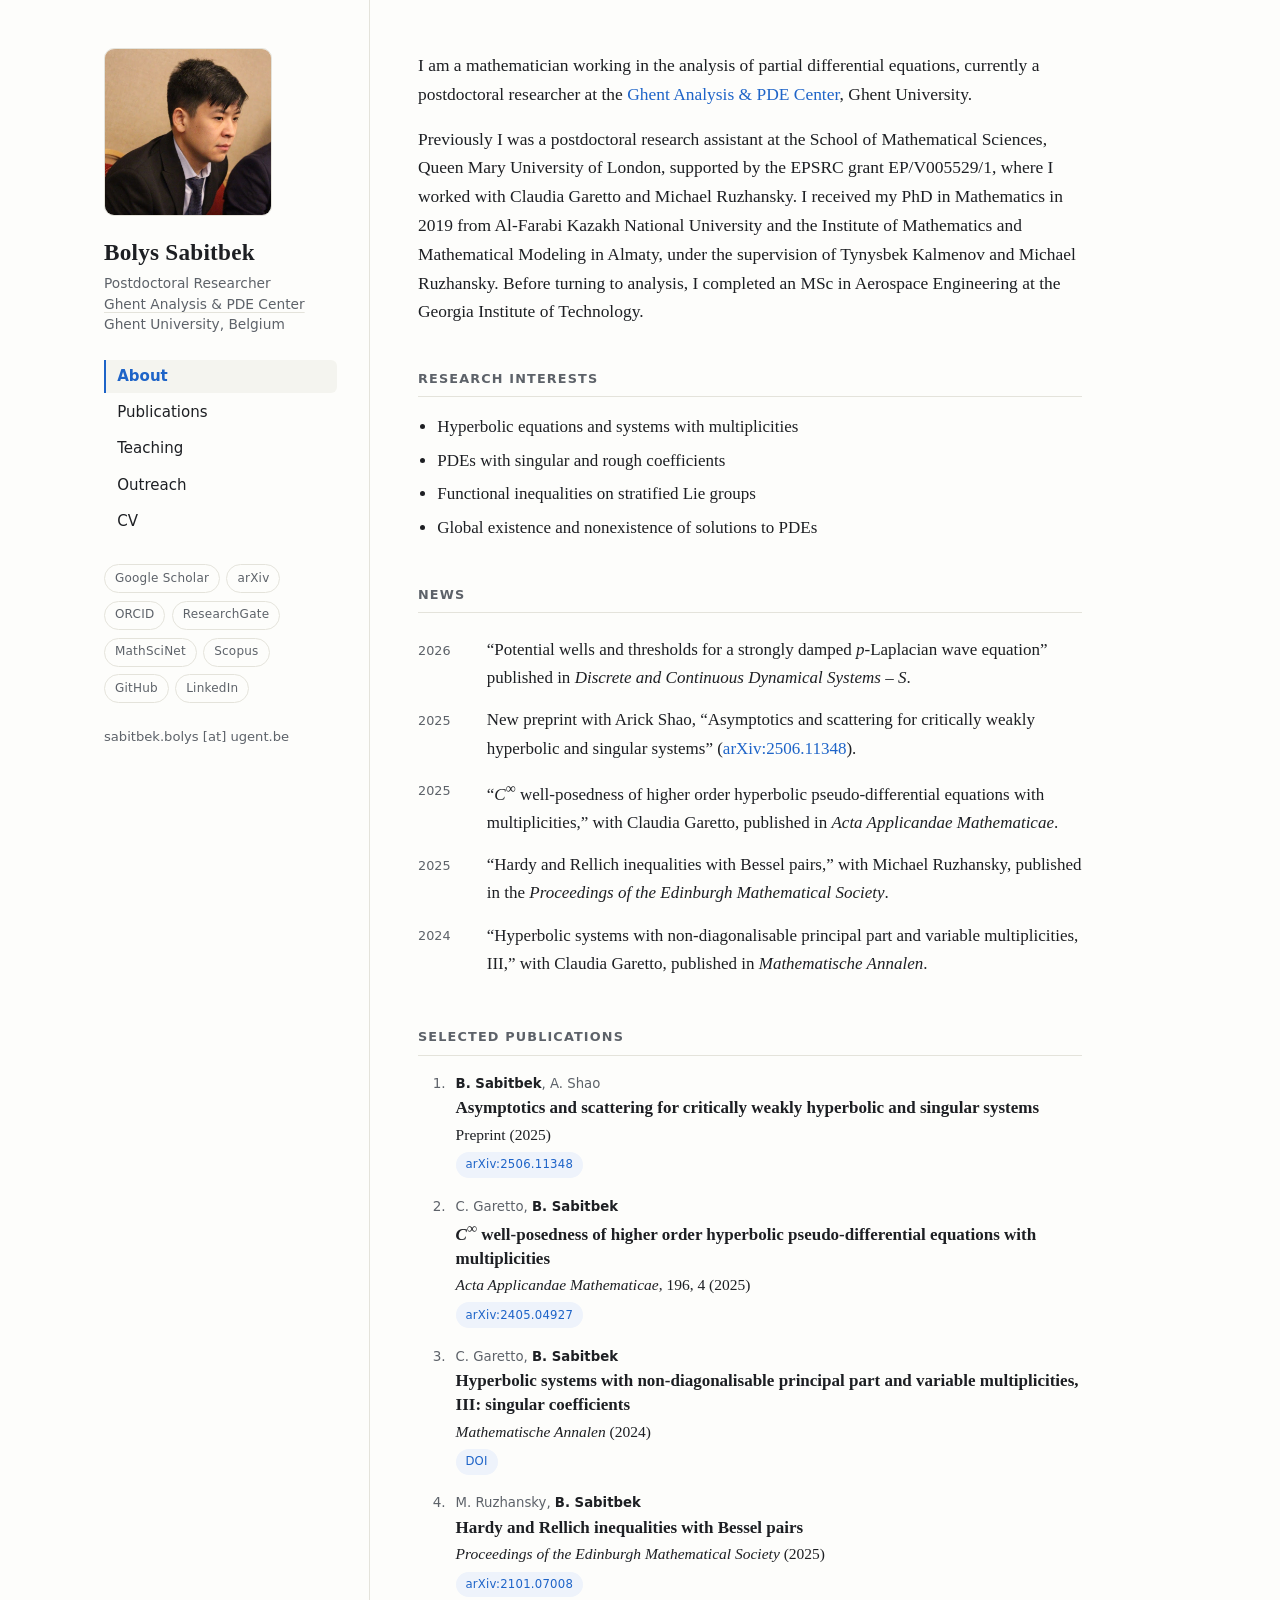
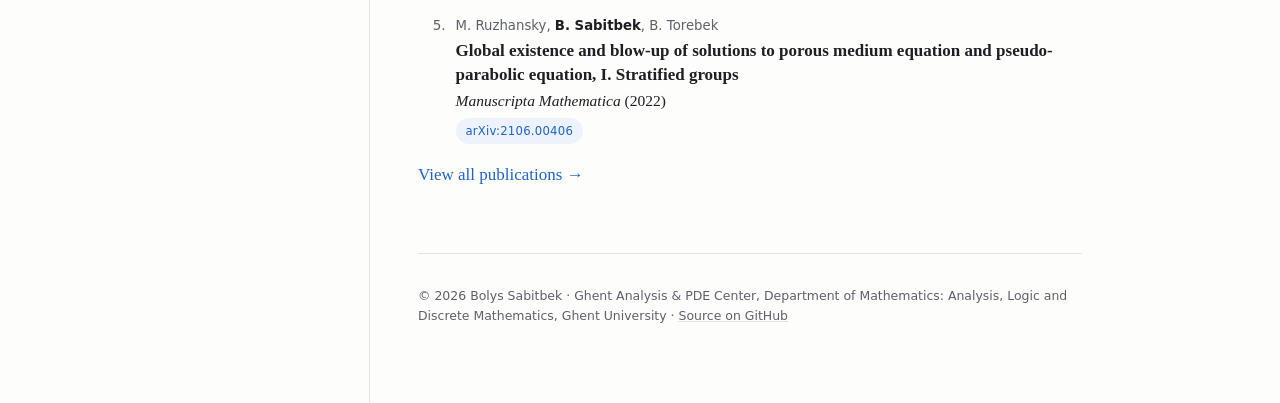
==== commit 6dedff6e: "Add files via upload" ====
--- a/index.html
+++ b/index.html
@@ -47,6 +47,7 @@
           <li><a href="index.html" aria-current="page">About</a></li>
           <li><a href="publications.html">Publications</a></li>
           <li><a href="teaching.html">Teaching</a></li>
+          <li><a href="outreach.html">Outreach</a></li>
           <li><a href="cv.html">CV</a></li>
         </ul>
       </nav>
--- a/css/style.css
+++ b/css/style.css
@@ -311,6 +311,40 @@
   margin-top: 0.5rem;
 }
 .cv-download:hover { background: var(--pill-bg); text-decoration: none; }
+
+/* ---- Outreach videos --------------------------------------------------- */
+
+.videos {
+  list-style: none;
+  margin: 0;
+  padding: 0;
+  display: grid;
+  gap: 2.2rem;
+}
+.video-frame {
+  aspect-ratio: 16 / 9;
+  border: 1px solid var(--border);
+  border-radius: 10px;
+  overflow: hidden;
+  background: var(--bg-raised);
+}
+.video-frame iframe {
+  width: 100%;
+  height: 100%;
+  border: 0;
+  display: block;
+}
+.video-title {
+  font-weight: 700;
+  margin-top: 0.65rem;
+  line-height: 1.4;
+}
+.video-meta {
+  font-family: var(--sans);
+  font-size: 0.8rem;
+  color: var(--muted);
+  margin-top: 0.2rem;
+}
 
 /* ---- Footer ------------------------------------------------------------ */
 
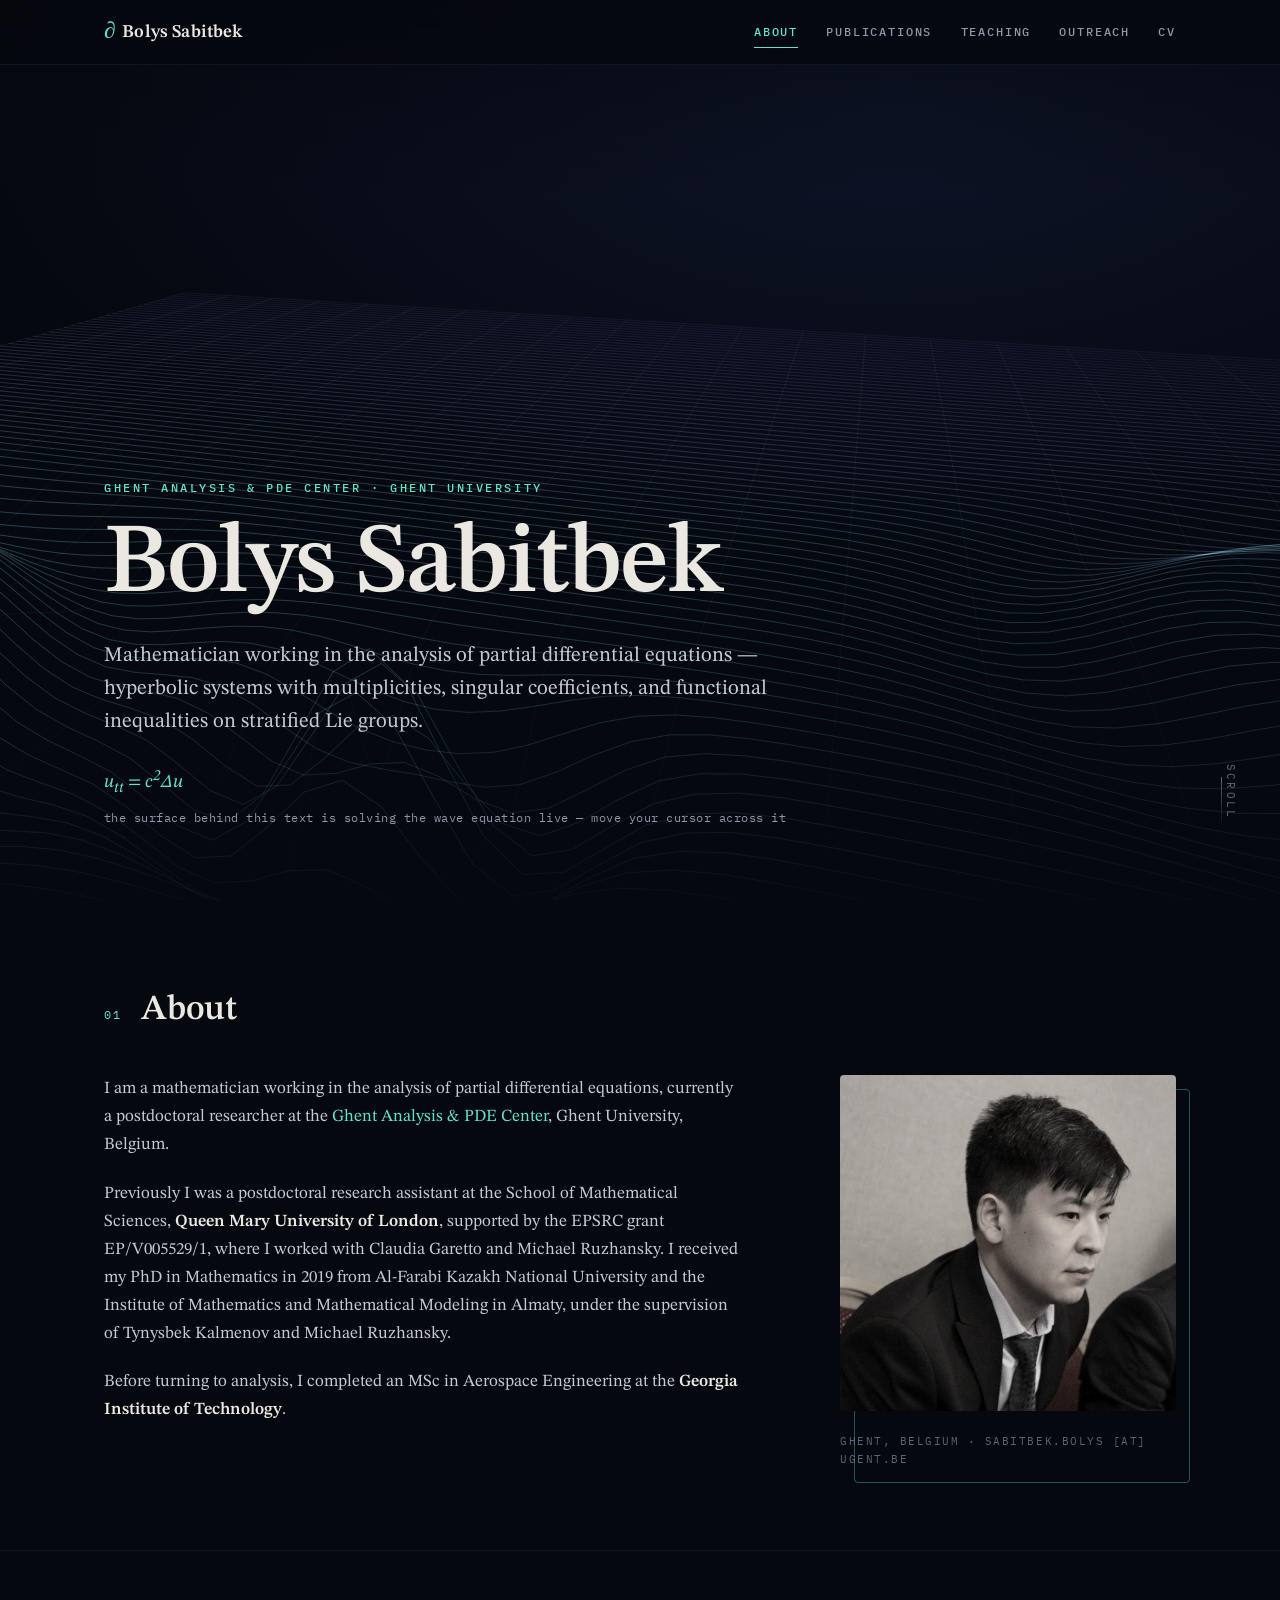
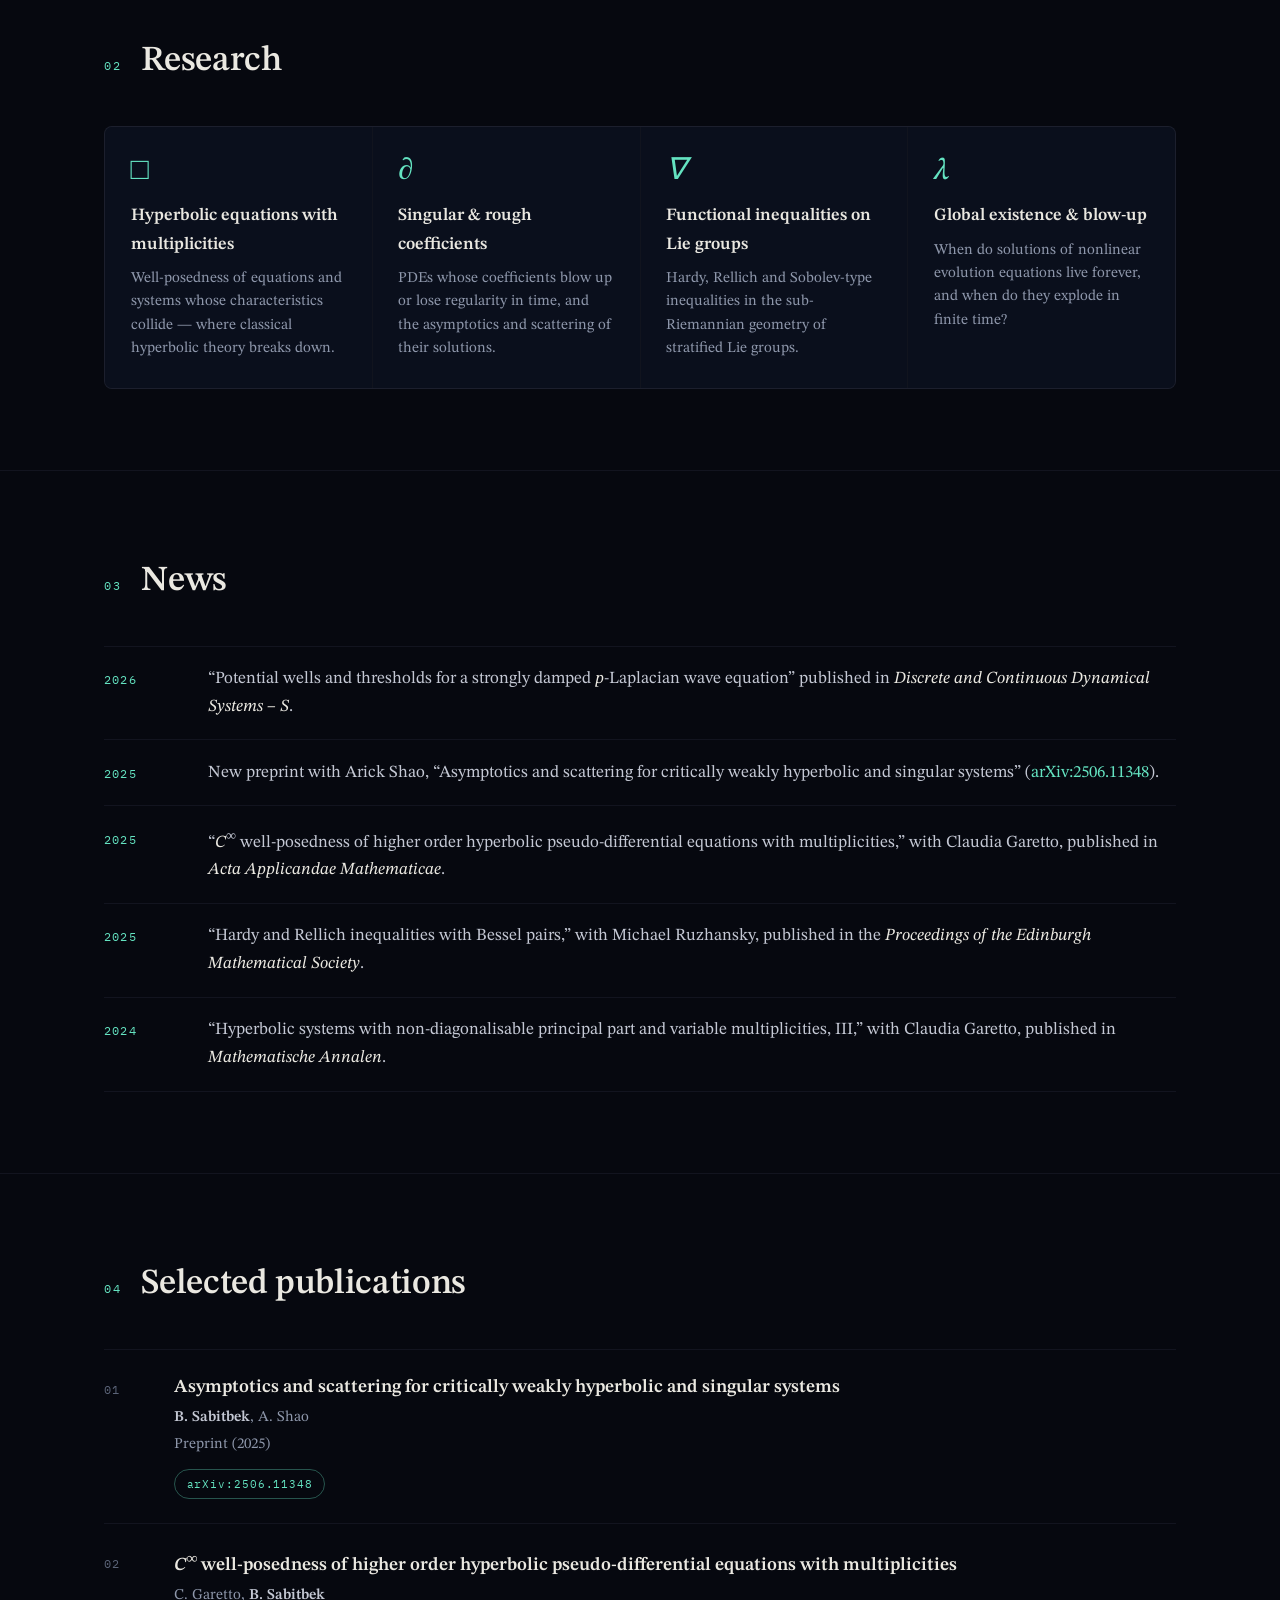
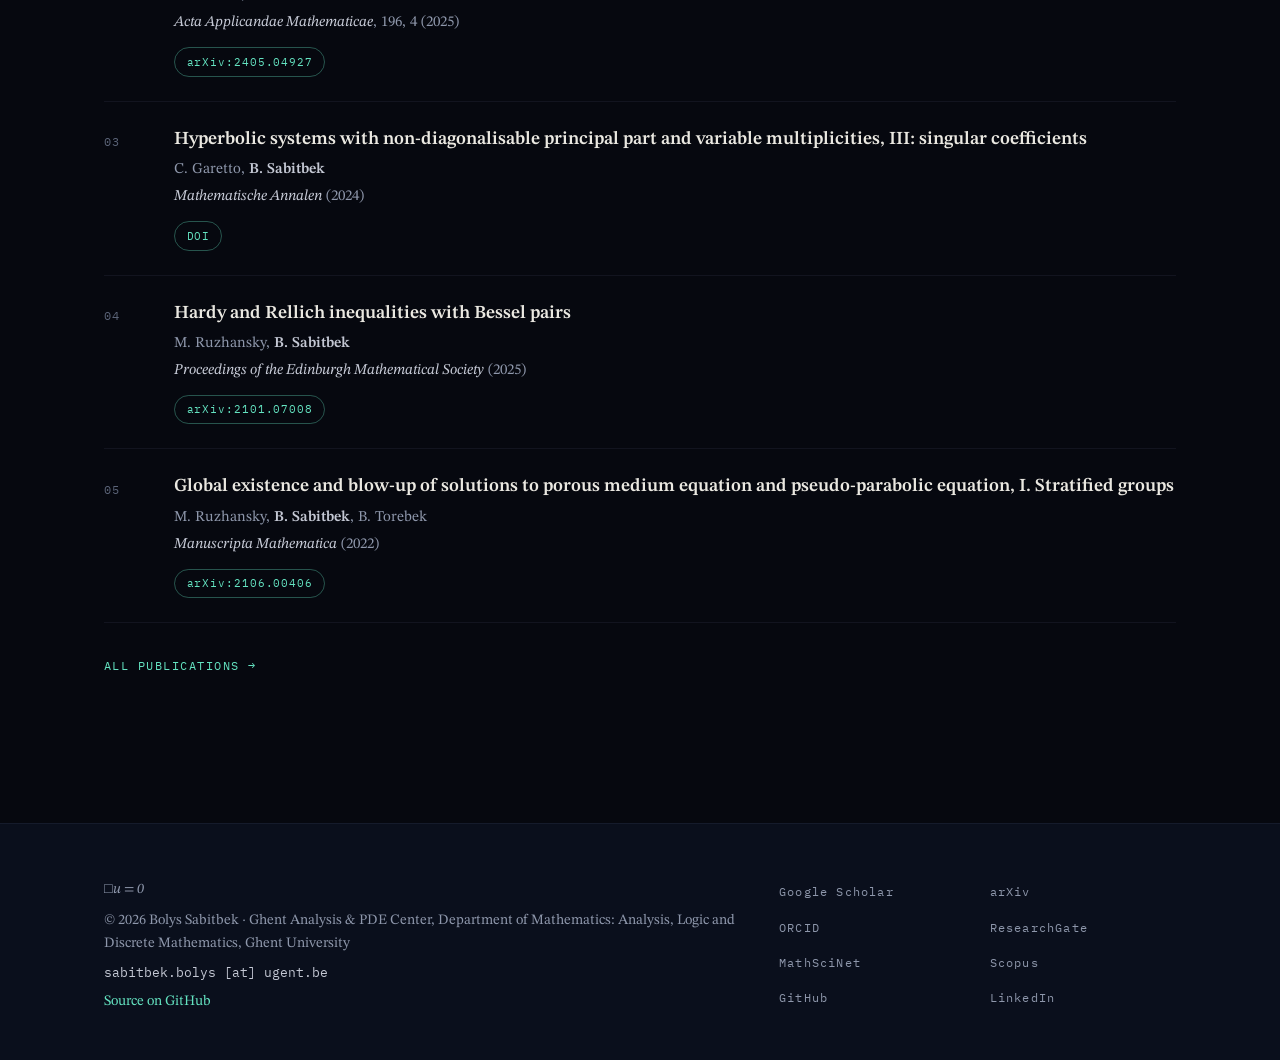
==== commit f83b1c75: "Add files via upload" ====
--- a/index.html
+++ b/index.html
@@ -7,6 +7,9 @@
   <meta name="description" content="Bolys Sabitbek is a postdoctoral researcher at the Ghent Analysis &amp; PDE Center, Ghent University, working on hyperbolic PDEs with multiplicities, singular coefficients, and functional inequalities on stratified Lie groups.">
   <link rel="canonical" href="https://sabitbekbolys.github.io/">
   <link rel="icon" type="image/svg+xml" href="assets/favicon.svg">
+  <link rel="preconnect" href="https://fonts.googleapis.com">
+  <link rel="preconnect" href="https://fonts.gstatic.com" crossorigin>
+  <link rel="stylesheet" href="https://fonts.googleapis.com/css2?family=STIX+Two+Text:ital,wght@0,400..700;1,400..700&amp;family=IBM+Plex+Mono:wght@400;500&amp;display=swap">
   <link rel="stylesheet" href="css/style.css">
   <meta property="og:title" content="Bolys Sabitbek — Mathematician">
   <meta property="og:description" content="Postdoctoral researcher at the Ghent Analysis &amp; PDE Center, Ghent University. Analysis of partial differential equations.">
@@ -30,145 +33,253 @@
   </script>
 </head>
 <body>
-<div class="layout">
-
-  <!-- ======================= Sidebar (same on every page) ======================= -->
-  <aside class="sidebar">
-    <div class="sidebar-inner">
-      <img class="portrait" src="assets/photo.jpg" alt="Portrait of Bolys Sabitbek" width="168" height="168">
-      <div class="identity">
-        <h1><a href="index.html">Bolys Sabitbek</a></h1>
-        <p class="role">Postdoctoral Researcher<br>
-          <a href="https://analysis-pde.org/">Ghent Analysis &amp; PDE Center</a><br>
-          Ghent University, Belgium</p>
-      </div>
-      <nav class="site-nav" aria-label="Site navigation">
-        <ul>
-          <li><a href="index.html" aria-current="page">About</a></li>
-          <li><a href="publications.html">Publications</a></li>
-          <li><a href="teaching.html">Teaching</a></li>
-          <li><a href="outreach.html">Outreach</a></li>
-          <li><a href="cv.html">CV</a></li>
-        </ul>
-      </nav>
-      <ul class="profiles" aria-label="Academic profiles">
-        <li><a href="https://scholar.google.com/citations?user=mEzFxvAAAAAJ">Google Scholar</a></li>
-        <li><a href="https://arxiv.org/a/sabitbek_b_1.html">arXiv</a></li>
-        <li><a href="https://orcid.org/0000-0002-4580-8084">ORCID</a></li>
-        <li><a href="https://www.researchgate.net/profile/Bolys-Sabitbek">ResearchGate</a></li>
-        <li><a href="https://mathscinet.ams.org/mathscinet/MRAuthorID/1239340">MathSciNet</a></li>
-        <li><a href="https://www.scopus.com/authid/detail.uri?authorId=57190934859">Scopus</a></li>
-        <li><a href="https://github.com/sabitbekbolys">GitHub</a></li>
-        <li><a href="https://www.linkedin.com/in/bolys-sabitbek-09938878/">LinkedIn</a></li>
+
+<header class="topbar">
+  <div class="topbar-inner">
+    <a class="brand" href="index.html"><span class="brand-mark">&#8706;</span>Bolys Sabitbek</a>
+    <button class="nav-toggle" aria-expanded="false" aria-controls="site-nav" aria-label="Menu"><span></span></button>
+    <nav class="nav" id="site-nav" aria-label="Site navigation">
+      <a href="index.html" aria-current="page">About</a>
+      <a href="publications.html">Publications</a>
+      <a href="teaching.html">Teaching</a>
+      <a href="outreach.html">Outreach</a>
+      <a href="cv.html">CV</a>
+    </nav>
+  </div>
+</header>
+
+<!-- ============================= Hero ============================= -->
+<section class="hero" aria-label="Introduction">
+  <canvas id="wave" aria-hidden="true"></canvas>
+  <div class="hero-content">
+    <p class="eyebrow">Ghent Analysis &amp; PDE Center · Ghent University</p>
+    <h1>Bolys Sabitbek</h1>
+    <p class="tagline">Mathematician working in the analysis of partial
+    differential equations — hyperbolic systems with multiplicities, singular
+    coefficients, and functional inequalities on stratified Lie groups.</p>
+    <p class="equation-note">
+      <span class="eq">u<sub>tt</sub> = c<sup>2</sup>&Delta;u</span>
+      <span>the surface behind this text is solving the wave equation live &mdash; move your cursor across it</span>
+    </p>
+  </div>
+  <span class="scroll-cue">Scroll</span>
+</section>
+
+<main>
+
+  <!-- ============================= About ============================= -->
+  <section class="section" id="about">
+    <div class="wrap">
+      <div class="section-head reveal">
+        <span class="no">01</span>
+        <h2>About</h2>
+      </div>
+      <div class="about-grid">
+        <div class="bio reveal">
+          <p>I am a mathematician working in the analysis of partial differential
+          equations, currently a postdoctoral researcher at the
+          <a href="https://analysis-pde.org/">Ghent Analysis &amp; PDE Center</a>,
+          Ghent University, Belgium.</p>
+
+          <p>Previously I was a postdoctoral research assistant at the School of
+          Mathematical Sciences, <strong>Queen Mary University of London</strong>,
+          supported by the EPSRC grant EP/V005529/1, where I worked with
+          Claudia Garetto and Michael Ruzhansky. I received my PhD in
+          Mathematics in 2019 from Al-Farabi Kazakh National University and the
+          Institute of Mathematics and Mathematical Modeling in Almaty, under
+          the supervision of Tynysbek Kalmenov and Michael Ruzhansky.</p>
+
+          <p>Before turning to analysis, I completed an MSc in Aerospace
+          Engineering at the <strong>Georgia Institute of Technology</strong>.</p>
+        </div>
+        <figure class="portrait-figure reveal">
+          <img src="assets/photo.jpg" alt="Portrait of Bolys Sabitbek" width="336" height="336">
+          <figcaption>Ghent, Belgium · sabitbek.bolys [at] ugent.be</figcaption>
+        </figure>
+      </div>
+    </div>
+  </section>
+
+  <!-- ========================= Research ============================= -->
+  <section class="section" id="research">
+    <div class="wrap">
+      <div class="section-head reveal">
+        <span class="no">02</span>
+        <h2>Research</h2>
+      </div>
+      <div class="interest-grid reveal">
+        <div class="interest">
+          <span class="glyph">&#9633;</span>
+          <h3>Hyperbolic equations with multiplicities</h3>
+          <p>Well-posedness of equations and systems whose characteristics
+          collide — where classical hyperbolic theory breaks down.</p>
+        </div>
+        <div class="interest">
+          <span class="glyph">&#8706;</span>
+          <h3>Singular &amp; rough coefficients</h3>
+          <p>PDEs whose coefficients blow up or lose regularity in time, and
+          the asymptotics and scattering of their solutions.</p>
+        </div>
+        <div class="interest">
+          <span class="glyph">&#8711;</span>
+          <h3>Functional inequalities on Lie groups</h3>
+          <p>Hardy, Rellich and Sobolev-type inequalities in the
+          sub-Riemannian geometry of stratified Lie groups.</p>
+        </div>
+        <div class="interest">
+          <span class="glyph">&lambda;</span>
+          <h3>Global existence &amp; blow-up</h3>
+          <p>When do solutions of nonlinear evolution equations live forever,
+          and when do they explode in finite time?</p>
+        </div>
+      </div>
+    </div>
+  </section>
+
+  <!-- ============================ News ============================== -->
+  <section class="section" id="news">
+    <div class="wrap">
+      <div class="section-head reveal">
+        <span class="no">03</span>
+        <h2>News</h2>
+      </div>
+      <ul class="news reveal">
+
+        <!-- ───────────────────────────────────────────────────────────
+             ✏️  ADD NEWS HERE
+             Copy the template below, paste it right after this comment
+             (newest first). Keep the list to ~5 items — delete the
+             oldest <li> at the bottom when it gets long.
+
+             <li>
+               <span class="when">2026</span>
+               <span class="what">One or two sentences. Journal names in
+               <em> … </em>, links as
+               <a href="https://arxiv.org/abs/XXXX.XXXXX">arXiv:XXXX.XXXXX</a>.</span>
+             </li>
+             ─────────────────────────────────────────────────────────── -->
+        <li>
+          <span class="when">2026</span>
+          <span class="what">&ldquo;Potential wells and thresholds for a strongly damped
+          <em>p</em>-Laplacian wave equation&rdquo; published in
+          <em>Discrete and Continuous Dynamical Systems&nbsp;&ndash;&nbsp;S</em>.</span>
+        </li>
+        <li>
+          <span class="when">2025</span>
+          <span class="what">New preprint with Arick Shao, &ldquo;Asymptotics and scattering for
+          critically weakly hyperbolic and singular systems&rdquo;
+          (<a href="https://arxiv.org/abs/2506.11348">arXiv:2506.11348</a>).</span>
+        </li>
+        <li>
+          <span class="when">2025</span>
+          <span class="what">&ldquo;<em>C</em><sup>&infin;</sup> well-posedness of higher order hyperbolic
+          pseudo-differential equations with multiplicities,&rdquo; with Claudia
+          Garetto, published in <em>Acta Applicandae Mathematicae</em>.</span>
+        </li>
+        <li>
+          <span class="when">2025</span>
+          <span class="what">&ldquo;Hardy and Rellich inequalities with Bessel pairs,&rdquo; with Michael
+          Ruzhansky, published in the
+          <em>Proceedings of the Edinburgh Mathematical Society</em>.</span>
+        </li>
+        <li>
+          <span class="when">2024</span>
+          <span class="what">&ldquo;Hyperbolic systems with non-diagonalisable principal part and
+          variable multiplicities, III,&rdquo; with Claudia Garetto, published in
+          <em>Mathematische Annalen</em>.</span>
+        </li>
       </ul>
+    </div>
+  </section>
+
+  <!-- ==================== Selected publications ===================== -->
+  <section class="section" id="selected">
+    <div class="wrap">
+      <div class="section-head reveal">
+        <span class="no">04</span>
+        <h2>Selected publications</h2>
+      </div>
+      <ol class="pubs reveal">
+
+        <!-- ───────────────────────────────────────────────────────────
+             ✏️  UPDATE SELECTED PUBLICATIONS HERE
+             This is a hand-picked shortlist (~5 papers). To feature a
+             new paper: copy its whole <li> … </li> block from
+             publications.html, paste it here at the top, and delete
+             one from the bottom so the list stays short.
+             ─────────────────────────────────────────────────────────── -->
+        <li>
+          <div>
+            <div class="pub-title">Asymptotics and scattering for critically weakly hyperbolic and singular systems</div>
+            <div class="pub-authors"><strong>B. Sabitbek</strong>, A. Shao</div>
+            <div class="pub-venue">Preprint (2025)</div>
+            <div class="pub-links"><a href="https://arxiv.org/abs/2506.11348">arXiv:2506.11348</a></div>
+          </div>
+        </li>
+        <li>
+          <div>
+            <div class="pub-title"><em>C</em><sup>&infin;</sup> well-posedness of higher order hyperbolic pseudo-differential equations with multiplicities</div>
+            <div class="pub-authors">C. Garetto, <strong>B. Sabitbek</strong></div>
+            <div class="pub-venue"><em>Acta Applicandae Mathematicae</em>, 196, 4 (2025)</div>
+            <div class="pub-links"><a href="https://arxiv.org/abs/2405.04927">arXiv:2405.04927</a></div>
+          </div>
+        </li>
+        <li>
+          <div>
+            <div class="pub-title">Hyperbolic systems with non-diagonalisable principal part and variable multiplicities, III: singular coefficients</div>
+            <div class="pub-authors">C. Garetto, <strong>B. Sabitbek</strong></div>
+            <div class="pub-venue"><em>Mathematische Annalen</em> (2024)</div>
+            <div class="pub-links"><a href="https://doi.org/10.1007/s00208-023-02792-7">DOI</a></div>
+          </div>
+        </li>
+        <li>
+          <div>
+            <div class="pub-title">Hardy and Rellich inequalities with Bessel pairs</div>
+            <div class="pub-authors">M. Ruzhansky, <strong>B. Sabitbek</strong></div>
+            <div class="pub-venue"><em>Proceedings of the Edinburgh Mathematical Society</em> (2025)</div>
+            <div class="pub-links"><a href="https://arxiv.org/abs/2101.07008">arXiv:2101.07008</a></div>
+          </div>
+        </li>
+        <li>
+          <div>
+            <div class="pub-title">Global existence and blow-up of solutions to porous medium equation and pseudo-parabolic equation, I. Stratified groups</div>
+            <div class="pub-authors">M. Ruzhansky, <strong>B. Sabitbek</strong>, B. Torebek</div>
+            <div class="pub-venue"><em>Manuscripta Mathematica</em> (2022)</div>
+            <div class="pub-links"><a href="https://arxiv.org/abs/2106.00406">arXiv:2106.00406</a></div>
+          </div>
+        </li>
+      </ol>
+      <p class="more-link reveal"><a href="publications.html">All publications</a></p>
+    </div>
+  </section>
+
+</main>
+
+<!-- ============================ Footer ============================= -->
+<footer class="footer">
+  <div class="wrap footer-grid">
+    <div>
+      <p class="footer-eq">&#9633;u = 0</p>
+      <p>&copy; 2026 Bolys Sabitbek &middot; Ghent Analysis &amp; PDE Center,
+      Department of Mathematics: Analysis, Logic and Discrete Mathematics,
+      Ghent University</p>
       <p class="email">sabitbek.bolys [at] ugent.be</p>
-    </div>
-  </aside>
-
-  <!-- ================================ Content ================================= -->
-  <main class="content">
-
-    <div class="lede">
-      <p>I am a mathematician working in the analysis of partial differential
-      equations, currently a postdoctoral researcher at the
-      <a href="https://analysis-pde.org/">Ghent Analysis &amp; PDE Center</a>,
-      Ghent University.</p>
-
-      <p>Previously I was a postdoctoral research assistant at the School of
-      Mathematical Sciences, Queen Mary University of London, supported by the
-      EPSRC grant EP/V005529/1, where I worked with Claudia Garetto and
-      Michael Ruzhansky. I received my PhD in Mathematics in 2019 from
-      Al-Farabi Kazakh National University and the Institute of Mathematics
-      and Mathematical Modeling in Almaty, under the supervision of
-      Tynysbek Kalmenov and Michael Ruzhansky. Before turning to analysis,
-      I completed an MSc in Aerospace Engineering at the Georgia Institute
-      of Technology.</p>
-    </div>
-
-    <h2 id="research">Research interests</h2>
-    <ul class="interests">
-      <li>Hyperbolic equations and systems with multiplicities</li>
-      <li>PDEs with singular and rough coefficients</li>
-      <li>Functional inequalities on stratified Lie groups</li>
-      <li>Global existence and nonexistence of solutions to PDEs</li>
+      <p><a href="https://github.com/sabitbekbolys/sabitbekbolys.github.io">Source on GitHub</a></p>
+    </div>
+    <ul class="footer-links" aria-label="Academic profiles">
+      <li><a href="https://scholar.google.com/citations?user=mEzFxvAAAAAJ">Google Scholar</a></li>
+      <li><a href="https://arxiv.org/a/sabitbek_b_1.html">arXiv</a></li>
+      <li><a href="https://orcid.org/0000-0002-4580-8084">ORCID</a></li>
+      <li><a href="https://www.researchgate.net/profile/Bolys-Sabitbek">ResearchGate</a></li>
+      <li><a href="https://mathscinet.ams.org/mathscinet/MRAuthorID/1239340">MathSciNet</a></li>
+      <li><a href="https://www.scopus.com/authid/detail.uri?authorId=57190934859">Scopus</a></li>
+      <li><a href="https://github.com/sabitbekbolys">GitHub</a></li>
+      <li><a href="https://www.linkedin.com/in/bolys-sabitbek-09938878/">LinkedIn</a></li>
     </ul>
-
-    <h2 id="news">News</h2>
-    <ul class="news">
-      <li>
-        <span class="when">2026</span>
-        <span>“Potential wells and thresholds for a strongly damped
-        <em>p</em>-Laplacian wave equation” published in
-        <em>Discrete and Continuous Dynamical Systems&nbsp;–&nbsp;S</em>.</span>
-      </li>
-      <li>
-        <span class="when">2025</span>
-        <span>New preprint with Arick Shao, “Asymptotics and scattering for
-        critically weakly hyperbolic and singular systems”
-        (<a href="https://arxiv.org/abs/2506.11348">arXiv:2506.11348</a>).</span>
-      </li>
-      <li>
-        <span class="when">2025</span>
-        <span>“<em>C</em><sup>∞</sup> well-posedness of higher order hyperbolic
-        pseudo-differential equations with multiplicities,” with Claudia
-        Garetto, published in <em>Acta Applicandae Mathematicae</em>.</span>
-      </li>
-      <li>
-        <span class="when">2025</span>
-        <span>“Hardy and Rellich inequalities with Bessel pairs,” with Michael
-        Ruzhansky, published in the
-        <em>Proceedings of the Edinburgh Mathematical Society</em>.</span>
-      </li>
-      <li>
-        <span class="when">2024</span>
-        <span>“Hyperbolic systems with non-diagonalisable principal part and
-        variable multiplicities, III,” with Claudia Garetto, published in
-        <em>Mathematische Annalen</em>.</span>
-      </li>
-    </ul>
-
-    <h2 id="selected">Selected publications</h2>
-    <ol class="pubs compact">
-      <li>
-        <div class="pub-authors"><strong>B. Sabitbek</strong>, A. Shao</div>
-        <div class="pub-title">Asymptotics and scattering for critically weakly hyperbolic and singular systems</div>
-        <div class="pub-venue">Preprint (2025)</div>
-        <div class="pub-links"><a href="https://arxiv.org/abs/2506.11348">arXiv:2506.11348</a></div>
-      </li>
-      <li>
-        <div class="pub-authors">C. Garetto, <strong>B. Sabitbek</strong></div>
-        <div class="pub-title"><em>C</em><sup>∞</sup> well-posedness of higher order hyperbolic pseudo-differential equations with multiplicities</div>
-        <div class="pub-venue"><em>Acta Applicandae Mathematicae</em>, 196, 4 (2025)</div>
-        <div class="pub-links"><a href="https://arxiv.org/abs/2405.04927">arXiv:2405.04927</a></div>
-      </li>
-      <li>
-        <div class="pub-authors">C. Garetto, <strong>B. Sabitbek</strong></div>
-        <div class="pub-title">Hyperbolic systems with non-diagonalisable principal part and variable multiplicities, III: singular coefficients</div>
-        <div class="pub-venue"><em>Mathematische Annalen</em> (2024)</div>
-        <div class="pub-links"><a href="https://doi.org/10.1007/s00208-023-02792-7">DOI</a></div>
-      </li>
-      <li>
-        <div class="pub-authors">M. Ruzhansky, <strong>B. Sabitbek</strong></div>
-        <div class="pub-title">Hardy and Rellich inequalities with Bessel pairs</div>
-        <div class="pub-venue"><em>Proceedings of the Edinburgh Mathematical Society</em> (2025)</div>
-        <div class="pub-links"><a href="https://arxiv.org/abs/2101.07008">arXiv:2101.07008</a></div>
-      </li>
-      <li>
-        <div class="pub-authors">M. Ruzhansky, <strong>B. Sabitbek</strong>, B. Torebek</div>
-        <div class="pub-title">Global existence and blow-up of solutions to porous medium equation and pseudo-parabolic equation, I. Stratified groups</div>
-        <div class="pub-venue"><em>Manuscripta Mathematica</em> (2022)</div>
-        <div class="pub-links"><a href="https://arxiv.org/abs/2106.00406">arXiv:2106.00406</a></div>
-      </li>
-    </ol>
-    <p><a href="publications.html">View all publications →</a></p>
-
-    <footer class="site-footer">
-      <p>© 2026 Bolys Sabitbek · Ghent Analysis &amp; PDE Center, Department of
-      Mathematics: Analysis, Logic and Discrete Mathematics, Ghent University ·
-      <a href="https://github.com/sabitbekbolys/sabitbekbolys.github.io">Source on GitHub</a></p>
-    </footer>
-
-  </main>
-</div>
+  </div>
+</footer>
+
+<script src="js/wave.js"></script>
+<script src="js/site.js"></script>
 </body>
 </html>
--- a/css/style.css
+++ b/css/style.css
@@ -1,43 +1,40 @@
 /* ==========================================================================
-   Bolys Sabitbek — academic portfolio
-   Plain CSS, no build step. Colors live in the :root variables below;
-   dark mode is handled automatically via prefers-color-scheme.
+   Bolys Sabitbek — mathematician
+   Dark editorial design. Plain CSS, no build step.
+   Typography: STIX Two Text (the math-journal serif) + IBM Plex Mono.
+   The hero / banner surfaces are drawn by js/wave.js.
    ========================================================================== */
 
 :root {
-  --bg: #fdfdfb;
-  --bg-raised: #f4f4ef;
-  --text: #1d1f23;
-  --muted: #5d6269;
-  --accent: #1e64c8;          /* Ghent blue */
-  --accent-strong: #14498f;
-  --border: #e4e3db;
-  --pill-bg: #eef3fb;
-  --serif: "Charter", "Bitstream Charter", "Sitka Text", Cambria, Georgia, serif;
-  --sans: ui-sans-serif, system-ui, -apple-system, "Segoe UI", "Helvetica Neue", Arial, sans-serif;
-}
-
-@media (prefers-color-scheme: dark) {
-  :root {
-    --bg: #14161a;
-    --bg-raised: #1b1e24;
-    --text: #e8e6e1;
-    --muted: #9aa0a8;
-    --accent: #7aaef5;
-    --accent-strong: #a8c9f8;
-    --border: #2a2d34;
-    --pill-bg: #1e2733;
-  }
+  --bg:        #06080f;
+  --bg-2:      #0a0f1c;
+  --panel:     #0e1526;
+  --panel-2:   #121a2e;
+  --ink:       #eae8e1;
+  --ink-soft:  #c4c8d4;
+  --muted:     #8e97ab;
+  --faint:     #5b6478;
+  --teal:      #64e3c1;
+  --teal-dim:  #3aa98e;
+  --violet:    #9a8cf5;
+  --line:      rgba(148, 168, 210, 0.14);
+  --line-soft: rgba(148, 168, 210, 0.08);
+  --serif: "STIX Two Text", "STIX Two Math", Charter, Cambria, Georgia, serif;
+  --mono: "IBM Plex Mono", ui-monospace, "SF Mono", Menlo, Consolas, monospace;
+  --wrap: 72rem;
 }
 
 * { box-sizing: border-box; }
 
-html { scroll-behavior: smooth; }
+html {
+  scroll-behavior: smooth;
+  scroll-padding-top: 5.5rem;
+}
 
 body {
   margin: 0;
   background: var(--bg);
-  color: var(--text);
+  color: var(--ink);
   font-family: var(--serif);
   font-size: 1.0625rem;
   line-height: 1.65;
@@ -45,360 +42,745 @@
   text-rendering: optimizeLegibility;
 }
 
-a { color: var(--accent); text-decoration: none; }
-a:hover { color: var(--accent-strong); text-decoration: underline; text-underline-offset: 3px; }
-
-/* ---- Layout: sidebar + content ---------------------------------------- */
-
-.layout {
-  display: grid;
-  grid-template-columns: 290px minmax(0, 1fr);
-  gap: 0;
-  max-width: 1120px;
+::selection { background: rgba(100, 227, 193, 0.28); color: var(--ink); }
+
+a {
+  color: var(--teal);
+  text-decoration: none;
+  transition: color 0.15s ease;
+}
+a:hover { color: #a7f3dd; text-decoration: underline; text-underline-offset: 3px; }
+
+.wrap {
+  max-width: var(--wrap);
   margin: 0 auto;
-  min-height: 100vh;
-}
-
-.sidebar {
-  padding: 3rem 2rem 2rem 1.5rem;
-  border-right: 1px solid var(--border);
-}
-
-.sidebar-inner {
-  position: sticky;
-  top: 3rem;
+  padding: 0 clamp(1.25rem, 4vw, 2.5rem);
+}
+
+/* --------------------------------------------------------------------------
+   Top bar
+   -------------------------------------------------------------------------- */
+
+.topbar {
+  position: fixed;
+  inset: 0 0 auto 0;
+  z-index: 50;
+  backdrop-filter: blur(14px);
+  -webkit-backdrop-filter: blur(14px);
+  background: rgba(6, 8, 15, 0.72);
+  border-bottom: 1px solid var(--line-soft);
+}
+
+.topbar-inner {
+  max-width: var(--wrap);
+  margin: 0 auto;
+  padding: 0 clamp(1.25rem, 4vw, 2.5rem);
+  height: 4rem;
   display: flex;
-  flex-direction: column;
-  gap: 1.4rem;
-}
-
-.content {
-  padding: 3.2rem 1.5rem 4rem 3rem;
-  max-width: 46rem;
-}
-
-/* ---- Sidebar pieces ---------------------------------------------------- */
-
-.portrait {
-  width: 168px;
-  border-radius: 10px;
-  display: block;
-  border: 1px solid var(--border);
-}
-
-.identity h1 {
-  font-size: 1.45rem;
-  line-height: 1.25;
-  margin: 0 0 0.35rem;
+  align-items: center;
+  justify-content: space-between;
+  gap: 1rem;
+}
+
+.brand {
+  font-family: var(--serif);
+  font-size: 1.125rem;
+  font-weight: 600;
+  color: var(--ink);
   letter-spacing: 0.01em;
-}
-.identity h1 a { color: var(--text); }
-.identity h1 a:hover { color: var(--accent); text-decoration: none; }
-
-.identity .role {
-  margin: 0;
-  font-family: var(--sans);
-  font-size: 0.86rem;
-  color: var(--muted);
-  line-height: 1.5;
-}
-.identity .role a { color: var(--muted); text-decoration: underline; text-decoration-color: var(--border); text-underline-offset: 3px; }
-.identity .role a:hover { color: var(--accent); }
-
-.site-nav ul {
-  list-style: none;
-  margin: 0;
+  white-space: nowrap;
+}
+.brand:hover { color: var(--ink); text-decoration: none; }
+
+.brand .brand-mark {
+  display: inline-block;
+  color: var(--teal);
+  font-style: italic;
+  margin-right: 0.4rem;
+  font-size: 1.3em;
+  vertical-align: -0.05em;
+}
+
+.nav {
+  display: flex;
+  align-items: center;
+  gap: clamp(0.9rem, 2.2vw, 1.9rem);
+}
+
+.nav a {
+  font-family: var(--mono);
+  font-size: 0.72rem;
+  font-weight: 500;
+  letter-spacing: 0.16em;
+  text-transform: uppercase;
+  color: var(--muted);
+  padding: 0.35rem 0;
+  border-bottom: 1px solid transparent;
+}
+.nav a:hover { color: var(--ink); text-decoration: none; }
+.nav a[aria-current="page"] {
+  color: var(--teal);
+  border-bottom-color: var(--teal);
+}
+
+.nav-toggle {
+  display: none;
+  background: none;
+  border: 1px solid var(--line);
+  border-radius: 6px;
+  width: 2.4rem;
+  height: 2.4rem;
+  cursor: pointer;
   padding: 0;
-  font-family: var(--sans);
-  font-size: 0.94rem;
-}
-.site-nav li { margin: 0.15rem 0; }
-.site-nav a {
-  display: block;
-  padding: 0.28rem 0.7rem;
-  border-left: 2px solid transparent;
-  border-radius: 0 6px 6px 0;
-  color: var(--text);
-}
-.site-nav a:hover { text-decoration: none; border-left-color: var(--border); background: var(--bg-raised); }
-.site-nav a[aria-current="page"] {
-  border-left-color: var(--accent);
-  color: var(--accent);
-  font-weight: 600;
-  background: var(--bg-raised);
-}
-
-.profiles {
+  position: relative;
+}
+.nav-toggle span,
+.nav-toggle span::before,
+.nav-toggle span::after {
+  content: "";
+  position: absolute;
+  left: 50%;
+  width: 1.1rem;
+  height: 1.5px;
+  background: var(--ink);
+  transform: translateX(-50%);
+  transition: transform 0.2s ease, opacity 0.2s ease;
+}
+.nav-toggle span { top: calc(50% - 4px); }
+.nav-toggle span::before { top: 8px; }
+.nav-toggle [hidden] { display: none; }
+
+@media (max-width: 720px) {
+  .nav-toggle { display: block; }
+  .nav {
+    position: absolute;
+    top: 4rem;
+    left: 0;
+    right: 0;
+    flex-direction: column;
+    align-items: stretch;
+    gap: 0;
+    background: #080b14;
+    border-bottom: 1px solid var(--line);
+    display: none;
+    padding: 0.5rem 0 0.75rem;
+  }
+  .nav.open { display: flex; }
+  .nav a {
+    padding: 0.8rem clamp(1.25rem, 4vw, 2.5rem);
+    border-bottom: none;
+  }
+  .nav a[aria-current="page"] { border-left: 2px solid var(--teal); }
+}
+
+/* --------------------------------------------------------------------------
+   Hero (index)
+   -------------------------------------------------------------------------- */
+
+.hero {
+  position: relative;
+  min-height: 100svh;
+  display: flex;
+  align-items: flex-end;
+  overflow: hidden;
+  background:
+    radial-gradient(120% 90% at 70% 10%, #0d1428 0%, var(--bg) 60%);
+}
+
+.hero canvas,
+.banner canvas {
+  position: absolute;
+  inset: 0;
+  width: 100%;
+  height: 100%;
+  touch-action: pan-y;
+}
+
+.hero::after {
+  content: "";
+  position: absolute;
+  inset: 0;
+  pointer-events: none;
+  background:
+    linear-gradient(to top, rgba(6, 8, 15, 0.92) 0%, rgba(6, 8, 15, 0) 42%),
+    linear-gradient(to bottom, rgba(6, 8, 15, 0.65) 0%, rgba(6, 8, 15, 0) 22%);
+}
+
+.hero-content {
+  position: relative;
+  z-index: 2;
+  width: 100%;
+  max-width: var(--wrap);
+  margin: 0 auto;
+  padding: 0 clamp(1.25rem, 4vw, 2.5rem) clamp(3rem, 8vh, 5.5rem);
+  pointer-events: none;
+}
+.hero-content a { pointer-events: auto; }
+
+.eyebrow {
+  font-family: var(--mono);
+  font-size: 0.72rem;
+  font-weight: 500;
+  letter-spacing: 0.22em;
+  text-transform: uppercase;
+  color: var(--teal);
+  margin: 0 0 1.1rem;
+}
+
+.hero h1 {
+  font-size: clamp(2.9rem, 8.5vw, 6.2rem);
+  font-weight: 550;
+  line-height: 1.02;
+  letter-spacing: -0.015em;
+  margin: 0 0 1.4rem;
+  max-width: 14ch;
+}
+
+.hero .tagline {
+  font-size: clamp(1.05rem, 1.8vw, 1.3rem);
+  line-height: 1.6;
+  color: var(--ink-soft);
+  max-width: 44rem;
+  margin: 0 0 1.6rem;
+}
+
+.hero .equation-note {
+  font-family: var(--mono);
+  font-size: 0.78rem;
+  color: var(--muted);
+  letter-spacing: 0.04em;
+  margin: 0;
+  max-width: 44rem;
   display: flex;
   flex-wrap: wrap;
-  gap: 0.4rem;
-  padding: 0;
-  margin: 0;
-  list-style: none;
-}
-.profiles a {
-  display: inline-block;
-  font-family: var(--sans);
-  font-size: 0.75rem;
-  letter-spacing: 0.02em;
-  padding: 0.22rem 0.62rem;
-  border: 1px solid var(--border);
-  border-radius: 999px;
-  color: var(--muted);
-  background: transparent;
-}
-.profiles a:hover {
-  color: var(--accent);
-  border-color: var(--accent);
-  text-decoration: none;
-}
-
-.sidebar .email {
-  font-family: var(--sans);
-  font-size: 0.82rem;
-  color: var(--muted);
-  margin: 0;
-}
-
-/* ---- Content typography ------------------------------------------------ */
-
-.content h2 {
-  font-family: var(--sans);
-  font-size: 0.8rem;
-  font-weight: 700;
+  align-items: baseline;
+  gap: 0.4rem 1rem;
+}
+
+.hero .equation-note .eq {
+  font-family: var(--serif);
+  font-style: italic;
+  font-size: 1.15rem;
+  color: var(--teal);
+  letter-spacing: 0;
+}
+
+.scroll-cue {
+  position: absolute;
+  right: clamp(1.25rem, 4vw, 2.5rem);
+  bottom: clamp(3rem, 8vh, 5.5rem);
+  z-index: 2;
+  font-family: var(--mono);
+  font-size: 0.7rem;
+  letter-spacing: 0.2em;
   text-transform: uppercase;
-  letter-spacing: 0.09em;
-  color: var(--muted);
-  margin: 2.6rem 0 1rem;
-  padding-bottom: 0.45rem;
-  border-bottom: 1px solid var(--border);
-}
-.content h2:first-child { margin-top: 0; }
-
-.content .page-title {
+  color: var(--faint);
+  writing-mode: vertical-rl;
+  pointer-events: none;
+}
+.scroll-cue::after {
+  content: "";
+  display: block;
+  width: 1px;
+  height: 3.2rem;
+  margin: 0.8rem auto 0;
+  background: linear-gradient(to bottom, var(--faint), transparent);
+}
+@media (max-width: 1080px) { .scroll-cue { display: none; } }
+
+/* --------------------------------------------------------------------------
+   Banner (sub-pages)
+   -------------------------------------------------------------------------- */
+
+.banner {
+  position: relative;
+  height: clamp(15rem, 36vh, 21rem);
+  display: flex;
+  align-items: flex-end;
+  overflow: hidden;
+  background: radial-gradient(120% 120% at 70% 0%, #0d1428 0%, var(--bg) 65%);
+}
+.banner::after {
+  content: "";
+  position: absolute;
+  inset: 0;
+  pointer-events: none;
+  background: linear-gradient(to top, rgba(6, 8, 15, 0.9) 0%, rgba(6, 8, 15, 0) 55%);
+}
+.banner .hero-content { padding-bottom: 2.2rem; }
+
+.banner h1 {
+  font-size: clamp(2.2rem, 5.5vw, 3.6rem);
+  font-weight: 550;
+  letter-spacing: -0.01em;
+  line-height: 1.05;
+  margin: 0;
+}
+
+/* --------------------------------------------------------------------------
+   Sections
+   -------------------------------------------------------------------------- */
+
+main { display: block; }
+
+.section {
+  padding: clamp(3.5rem, 9vh, 6.5rem) 0;
+  border-top: 1px solid var(--line-soft);
+}
+.section:first-of-type { border-top: none; }
+
+.section-head {
+  display: flex;
+  align-items: baseline;
+  gap: 1.2rem;
+  margin-bottom: clamp(1.8rem, 4vh, 2.8rem);
+}
+
+.section-head .no {
+  font-family: var(--mono);
+  font-size: 0.72rem;
+  letter-spacing: 0.18em;
+  color: var(--teal);
+}
+
+.section-head h2 {
+  font-size: clamp(1.6rem, 3vw, 2.2rem);
+  font-weight: 550;
+  letter-spacing: -0.01em;
+  margin: 0;
+}
+
+h3 {
+  font-size: 1.2rem;
+  font-weight: 600;
+  margin: 2.6rem 0 1.1rem;
+  color: var(--ink);
+}
+h3:first-child { margin-top: 0; }
+
+.sub-label {
+  font-family: var(--mono);
+  font-size: 0.72rem;
+  font-weight: 500;
+  letter-spacing: 0.2em;
+  text-transform: uppercase;
+  color: var(--muted);
+  margin: 2.8rem 0 1.2rem;
+}
+.sub-label:first-child { margin-top: 0; }
+
+/* --------------------------------------------------------------------------
+   About block
+   -------------------------------------------------------------------------- */
+
+.about-grid {
+  display: grid;
+  grid-template-columns: minmax(0, 1.7fr) minmax(0, 1fr);
+  gap: clamp(2rem, 5vw, 4.5rem);
+  align-items: start;
+}
+@media (max-width: 860px) {
+  .about-grid { grid-template-columns: 1fr; }
+}
+
+.bio p { margin: 0 0 1.2em; color: var(--ink-soft); }
+.bio p:last-child { margin-bottom: 0; }
+.bio strong { color: var(--ink); font-weight: 600; }
+
+.portrait-figure {
+  position: relative;
+  margin: 0;
+  max-width: 21rem;
+  justify-self: end;
+}
+@media (max-width: 860px) {
+  .portrait-figure { justify-self: start; }
+}
+
+.portrait-figure img {
+  display: block;
+  width: 100%;
+  height: auto;
+  border-radius: 4px;
+  filter: grayscale(0.85) contrast(1.05) brightness(0.94);
+  transition: filter 0.45s ease;
+}
+.portrait-figure:hover img { filter: none; }
+
+.portrait-figure::before {
+  content: "";
+  position: absolute;
+  inset: 0.9rem -0.9rem -0.9rem 0.9rem;
+  border: 1px solid var(--teal-dim);
+  border-radius: 4px;
+  opacity: 0.5;
+  pointer-events: none;
+}
+
+.portrait-figure figcaption {
+  font-family: var(--mono);
+  font-size: 0.68rem;
+  letter-spacing: 0.14em;
+  text-transform: uppercase;
+  color: var(--faint);
+  margin-top: 1.4rem;
+}
+
+/* --------------------------------------------------------------------------
+   Research interest cards
+   -------------------------------------------------------------------------- */
+
+.interest-grid {
+  display: grid;
+  grid-template-columns: repeat(auto-fit, minmax(15rem, 1fr));
+  gap: 1px;
+  background: var(--line-soft);
+  border: 1px solid var(--line-soft);
+  border-radius: 8px;
+  overflow: hidden;
+}
+
+.interest {
+  background: var(--bg-2);
+  padding: 1.8rem 1.6rem 1.7rem;
+  transition: background 0.25s ease;
+}
+.interest:hover { background: var(--panel); }
+
+.interest .glyph {
   font-family: var(--serif);
-  font-size: 1.75rem;
-  font-weight: 700;
-  text-transform: none;
-  letter-spacing: 0;
-  color: var(--text);
-  border-bottom: none;
-  margin: 0 0 0.4rem;
-  padding-bottom: 0;
-}
-
-.lede { font-size: 1.09rem; }
-.lede p { margin: 0 0 1rem; }
-
-.content h3 {
-  font-size: 1.05rem;
-  margin: 1.8rem 0 0.6rem;
-}
-
-/* ---- Lists: interests, news ------------------------------------------- */
-
-.interests {
-  margin: 0;
-  padding-left: 1.2rem;
-}
-.interests li { margin: 0.35rem 0; }
-
-.news {
-  list-style: none;
-  margin: 0;
-  padding: 0;
-}
+  font-style: italic;
+  font-size: 1.9rem;
+  line-height: 1;
+  color: var(--teal);
+  display: block;
+  margin-bottom: 1rem;
+}
+
+.interest h3 {
+  font-size: 1.08rem;
+  font-weight: 600;
+  margin: 0 0 0.5rem;
+}
+
+.interest p {
+  margin: 0;
+  font-size: 0.94rem;
+  line-height: 1.55;
+  color: var(--muted);
+}
+
+/* --------------------------------------------------------------------------
+   News timeline
+   -------------------------------------------------------------------------- */
+
+.news { list-style: none; margin: 0; padding: 0; }
+
 .news li {
   display: grid;
-  grid-template-columns: 3.4rem 1fr;
-  gap: 0.9rem;
-  padding: 0.45rem 0;
-}
+  grid-template-columns: 5rem 1fr;
+  gap: 1.5rem;
+  padding: 1.15rem 0;
+  border-bottom: 1px solid var(--line-soft);
+}
+.news li:first-child { border-top: 1px solid var(--line-soft); }
+
 .news .when {
-  font-family: var(--sans);
-  font-size: 0.8rem;
-  color: var(--muted);
-  padding-top: 0.22rem;
-}
-
-/* ---- Publications ------------------------------------------------------ */
+  font-family: var(--mono);
+  font-size: 0.78rem;
+  letter-spacing: 0.1em;
+  color: var(--teal);
+  padding-top: 0.25rem;
+}
+
+.news .what { color: var(--ink-soft); }
+.news .what em { color: var(--ink); }
+
+@media (max-width: 560px) {
+  .news li { grid-template-columns: 1fr; gap: 0.3rem; }
+}
+
+/* --------------------------------------------------------------------------
+   Publications
+   -------------------------------------------------------------------------- */
 
 .pubs {
-  margin: 0;
-  padding-left: 2rem;
-}
-.pubs > li {
-  margin: 0 0 1.35rem;
-  padding-left: 0.35rem;
-}
-.pubs > li::marker {
-  color: var(--muted);
-  font-family: var(--sans);
-  font-size: 0.85rem;
+  list-style: none;
+  margin: 0;
+  padding: 0;
+  counter-reset: pub;
+}
+
+.pubs li {
+  counter-increment: pub;
+  display: grid;
+  grid-template-columns: 3.2rem 1fr;
+  gap: 1.2rem;
+  padding: 1.5rem 0;
+  border-bottom: 1px solid var(--line-soft);
+}
+.pubs li:first-child { border-top: 1px solid var(--line-soft); }
+
+.pubs li::before {
+  content: counter(pub, decimal-leading-zero);
+  font-family: var(--mono);
+  font-size: 0.78rem;
+  letter-spacing: 0.08em;
+  color: var(--faint);
+  padding-top: 0.35rem;
+}
+
+.pub-title {
+  font-size: 1.15rem;
+  font-weight: 600;
+  line-height: 1.45;
+  margin-bottom: 0.35rem;
+  color: var(--ink);
 }
 
 .pub-authors {
-  font-family: var(--sans);
-  font-size: 0.83rem;
-  color: var(--muted);
-}
-.pub-authors strong { color: var(--text); font-weight: 600; }
-
-.pub-title {
-  font-weight: 700;
-  margin: 0.1rem 0;
-  line-height: 1.4;
-}
-
-.pub-venue { font-size: 0.97rem; }
-.pub-venue .note { color: var(--muted); }
-
-.pub-links {
-  margin-top: 0.3rem;
-  display: flex;
-  flex-wrap: wrap;
-  gap: 0.35rem;
-}
+  font-size: 0.94rem;
+  color: var(--muted);
+  margin-bottom: 0.15rem;
+}
+.pub-authors strong { color: var(--ink-soft); font-weight: 600; }
+
+.pub-venue {
+  font-size: 0.94rem;
+  color: var(--muted);
+}
+.pub-venue em { color: var(--ink-soft); }
+.pub-venue .note { color: var(--violet); font-style: italic; }
+
+.pub-links { margin-top: 0.7rem; display: flex; flex-wrap: wrap; gap: 0.5rem; }
+
 .pub-links a {
-  font-family: var(--sans);
-  font-size: 0.73rem;
-  letter-spacing: 0.02em;
-  padding: 0.14rem 0.55rem;
-  border-radius: 999px;
-  background: var(--pill-bg);
-  border: 1px solid transparent;
+  font-family: var(--mono);
+  font-size: 0.7rem;
+  letter-spacing: 0.08em;
+  padding: 0.28rem 0.7rem;
+  border: 1px solid rgba(100, 227, 193, 0.35);
+  border-radius: 99px;
+  color: var(--teal);
+  transition: background 0.15s ease, border-color 0.15s ease;
 }
 .pub-links a:hover {
+  background: rgba(100, 227, 193, 0.1);
+  border-color: var(--teal);
   text-decoration: none;
-  border-color: var(--accent);
-}
-
-/* Compact variant for "selected publications" on the home page */
-.pubs.compact > li { margin-bottom: 1.05rem; }
-
-/* ---- CV / timeline ----------------------------------------------------- */
-
-.timeline {
-  list-style: none;
-  margin: 0;
-  padding: 0;
-}
+}
+
+@media (max-width: 560px) {
+  .pubs li { grid-template-columns: 1fr; gap: 0.4rem; }
+  .pubs li::before { padding-top: 0; }
+}
+
+.more-link {
+  margin-top: 2rem;
+  font-family: var(--mono);
+  font-size: 0.78rem;
+  letter-spacing: 0.12em;
+  text-transform: uppercase;
+}
+.more-link a::after { content: " →"; }
+
+/* --------------------------------------------------------------------------
+   Timeline (CV, teaching)
+   -------------------------------------------------------------------------- */
+
+.timeline { list-style: none; margin: 0; padding: 0; }
+
 .timeline li {
   display: grid;
-  grid-template-columns: 7.2rem 1fr;
-  gap: 1.1rem;
-  padding: 0.55rem 0;
-}
+  grid-template-columns: 8rem 1fr;
+  gap: 1.5rem;
+  padding: 1.3rem 0;
+  border-bottom: 1px solid var(--line-soft);
+}
+.timeline li:first-child { border-top: 1px solid var(--line-soft); }
+
 .timeline .when {
-  font-family: var(--sans);
-  font-size: 0.8rem;
-  color: var(--muted);
-  padding-top: 0.24rem;
-  white-space: nowrap;
-}
-.timeline .what strong { font-weight: 700; }
-.timeline .what .where { color: var(--muted); }
-.timeline .what p { margin: 0.15rem 0 0; font-size: 0.95rem; color: var(--muted); }
-
-.cv-download {
-  display: inline-block;
-  font-family: var(--sans);
-  font-size: 0.86rem;
+  font-family: var(--mono);
+  font-size: 0.78rem;
+  letter-spacing: 0.08em;
+  color: var(--teal);
+  padding-top: 0.3rem;
+}
+
+.timeline .what strong {
+  display: block;
+  font-size: 1.08rem;
   font-weight: 600;
-  padding: 0.5rem 1rem;
-  border: 1.5px solid var(--accent);
-  border-radius: 8px;
-  margin-top: 0.5rem;
-}
-.cv-download:hover { background: var(--pill-bg); text-decoration: none; }
-
-/* ---- Outreach videos --------------------------------------------------- */
+  color: var(--ink);
+}
+
+.timeline .where {
+  display: block;
+  font-size: 0.94rem;
+  color: var(--muted);
+  margin-top: 0.15rem;
+}
+
+.timeline .what p {
+  margin: 0.55rem 0 0;
+  font-size: 0.94rem;
+  line-height: 1.55;
+  color: var(--muted);
+}
+
+@media (max-width: 560px) {
+  .timeline li { grid-template-columns: 1fr; gap: 0.3rem; }
+}
+
+/* --------------------------------------------------------------------------
+   Videos (outreach)
+   -------------------------------------------------------------------------- */
 
 .videos {
   list-style: none;
   margin: 0;
   padding: 0;
   display: grid;
-  gap: 2.2rem;
-}
+  grid-template-columns: repeat(auto-fit, minmax(19rem, 1fr));
+  gap: 1.5rem;
+}
+
+.videos li {
+  background: var(--bg-2);
+  border: 1px solid var(--line-soft);
+  border-radius: 8px;
+  overflow: hidden;
+  transition: border-color 0.25s ease, transform 0.25s ease;
+}
+.videos li:hover { border-color: var(--line); transform: translateY(-3px); }
+
 .video-frame {
+  position: relative;
   aspect-ratio: 16 / 9;
-  border: 1px solid var(--border);
-  border-radius: 10px;
-  overflow: hidden;
-  background: var(--bg-raised);
+  background: var(--panel);
 }
 .video-frame iframe {
+  position: absolute;
+  inset: 0;
   width: 100%;
   height: 100%;
   border: 0;
-  display: block;
-}
+}
+
 .video-title {
-  font-weight: 700;
-  margin-top: 0.65rem;
-  line-height: 1.4;
-}
+  font-size: 0.98rem;
+  font-weight: 600;
+  line-height: 1.45;
+  padding: 1rem 1.1rem 0.35rem;
+}
+
 .video-meta {
-  font-family: var(--sans);
-  font-size: 0.8rem;
-  color: var(--muted);
-  margin-top: 0.2rem;
-}
-
-/* ---- Footer ------------------------------------------------------------ */
-
-.site-footer {
-  margin-top: 4rem;
-  padding-top: 1.2rem;
-  border-top: 1px solid var(--border);
-  font-family: var(--sans);
-  font-size: 0.78rem;
-  color: var(--muted);
-}
-.site-footer a { color: var(--muted); text-decoration: underline; text-decoration-color: var(--border); }
-.site-footer a:hover { color: var(--accent); }
-
-/* ---- Small screens ----------------------------------------------------- */
-
-@media (max-width: 880px) {
-  .layout { grid-template-columns: 1fr; }
-
-  .sidebar {
-    border-right: none;
-    border-bottom: 1px solid var(--border);
-    padding: 2.2rem 1.4rem 1.6rem;
-  }
-  .sidebar-inner {
-    position: static;
-    align-items: center;
-    text-align: center;
-    gap: 1.1rem;
-  }
-  .portrait { width: 132px; }
-  .profiles { justify-content: center; }
-
-  .site-nav ul {
-    display: flex;
-    flex-wrap: wrap;
-    justify-content: center;
-    gap: 0.2rem;
-  }
-  .site-nav a,
-  .site-nav a[aria-current="page"] {
-    border-left: none;
-    border-radius: 999px;
-    padding: 0.28rem 0.85rem;
-  }
-
-  .content { padding: 2.2rem 1.4rem 3rem; }
-
-  .news li { grid-template-columns: 3rem 1fr; gap: 0.7rem; }
-  .timeline li { grid-template-columns: 1fr; gap: 0.1rem; padding: 0.7rem 0; }
-  .timeline .when { padding-top: 0; }
-}
+  font-size: 0.85rem;
+  color: var(--muted);
+  padding: 0 1.1rem 1.1rem;
+}
+
+/* --------------------------------------------------------------------------
+   Generic lists / lede
+   -------------------------------------------------------------------------- */
+
+.lede {
+  font-size: clamp(1.05rem, 1.6vw, 1.2rem);
+  line-height: 1.65;
+  color: var(--ink-soft);
+  max-width: 46rem;
+  margin: 0 0 1.5rem;
+}
+
+.plain-list { list-style: none; margin: 0; padding: 0; }
+.plain-list li {
+  padding: 0.55rem 0 0.55rem 1.4rem;
+  position: relative;
+  color: var(--ink-soft);
+}
+.plain-list li::before {
+  content: "—";
+  position: absolute;
+  left: 0;
+  color: var(--teal-dim);
+}
+
+/* --------------------------------------------------------------------------
+   Footer
+   -------------------------------------------------------------------------- */
+
+.footer {
+  border-top: 1px solid var(--line-soft);
+  background: var(--bg-2);
+  padding: clamp(2.5rem, 6vh, 4rem) 0 2.5rem;
+  margin-top: clamp(2rem, 6vh, 4rem);
+}
+
+.footer-grid {
+  display: grid;
+  grid-template-columns: minmax(0, 1.6fr) minmax(0, 1fr);
+  gap: 2.5rem;
+}
+@media (max-width: 720px) { .footer-grid { grid-template-columns: 1fr; } }
+
+.footer-eq {
+  font-family: var(--serif);
+  font-style: italic;
+  font-size: 1.6rem;
+  color: var(--teal);
+  margin: 0 0 1rem;
+}
+
+.footer p {
+  margin: 0 0 0.4rem;
+  font-size: 0.9rem;
+  color: var(--muted);
+}
+.footer .email { font-family: var(--mono); font-size: 0.8rem; color: var(--ink-soft); }
+
+.footer-links {
+  list-style: none;
+  margin: 0;
+  padding: 0;
+  display: grid;
+  grid-template-columns: repeat(2, minmax(0, 1fr));
+  gap: 0.45rem 1.5rem;
+  align-content: start;
+}
+.footer-links a {
+  font-family: var(--mono);
+  font-size: 0.75rem;
+  letter-spacing: 0.1em;
+  color: var(--muted);
+}
+.footer-links a:hover { color: var(--teal); }
+
+/* --------------------------------------------------------------------------
+   Reveal-on-scroll
+   -------------------------------------------------------------------------- */
+
+.reveal {
+  opacity: 0;
+  transform: translateY(18px);
+  transition: opacity 0.7s ease, transform 0.7s ease;
+}
+.reveal.in { opacity: 1; transform: none; }
+
+@media (prefers-reduced-motion: reduce) {
+  html { scroll-behavior: auto; }
+  .reveal { opacity: 1; transform: none; transition: none; }
+  .videos li, .interest { transition: none; }
+}
+
+/* --------------------------------------------------------------------------
+   Print
+   -------------------------------------------------------------------------- */
 
 @media print {
-  .sidebar { display: none; }
-  .content { padding: 0; max-width: none; }
-}
+  body { background: #fff; color: #111; }
+  .topbar, .hero canvas, .banner canvas, .scroll-cue, .footer-links { display: none; }
+  .hero, .banner { min-height: 0; height: auto; background: none; }
+  .hero::after, .banner::after { display: none; }
+  a { color: #114; }
+  .section { border-top-color: #ddd; }
+}
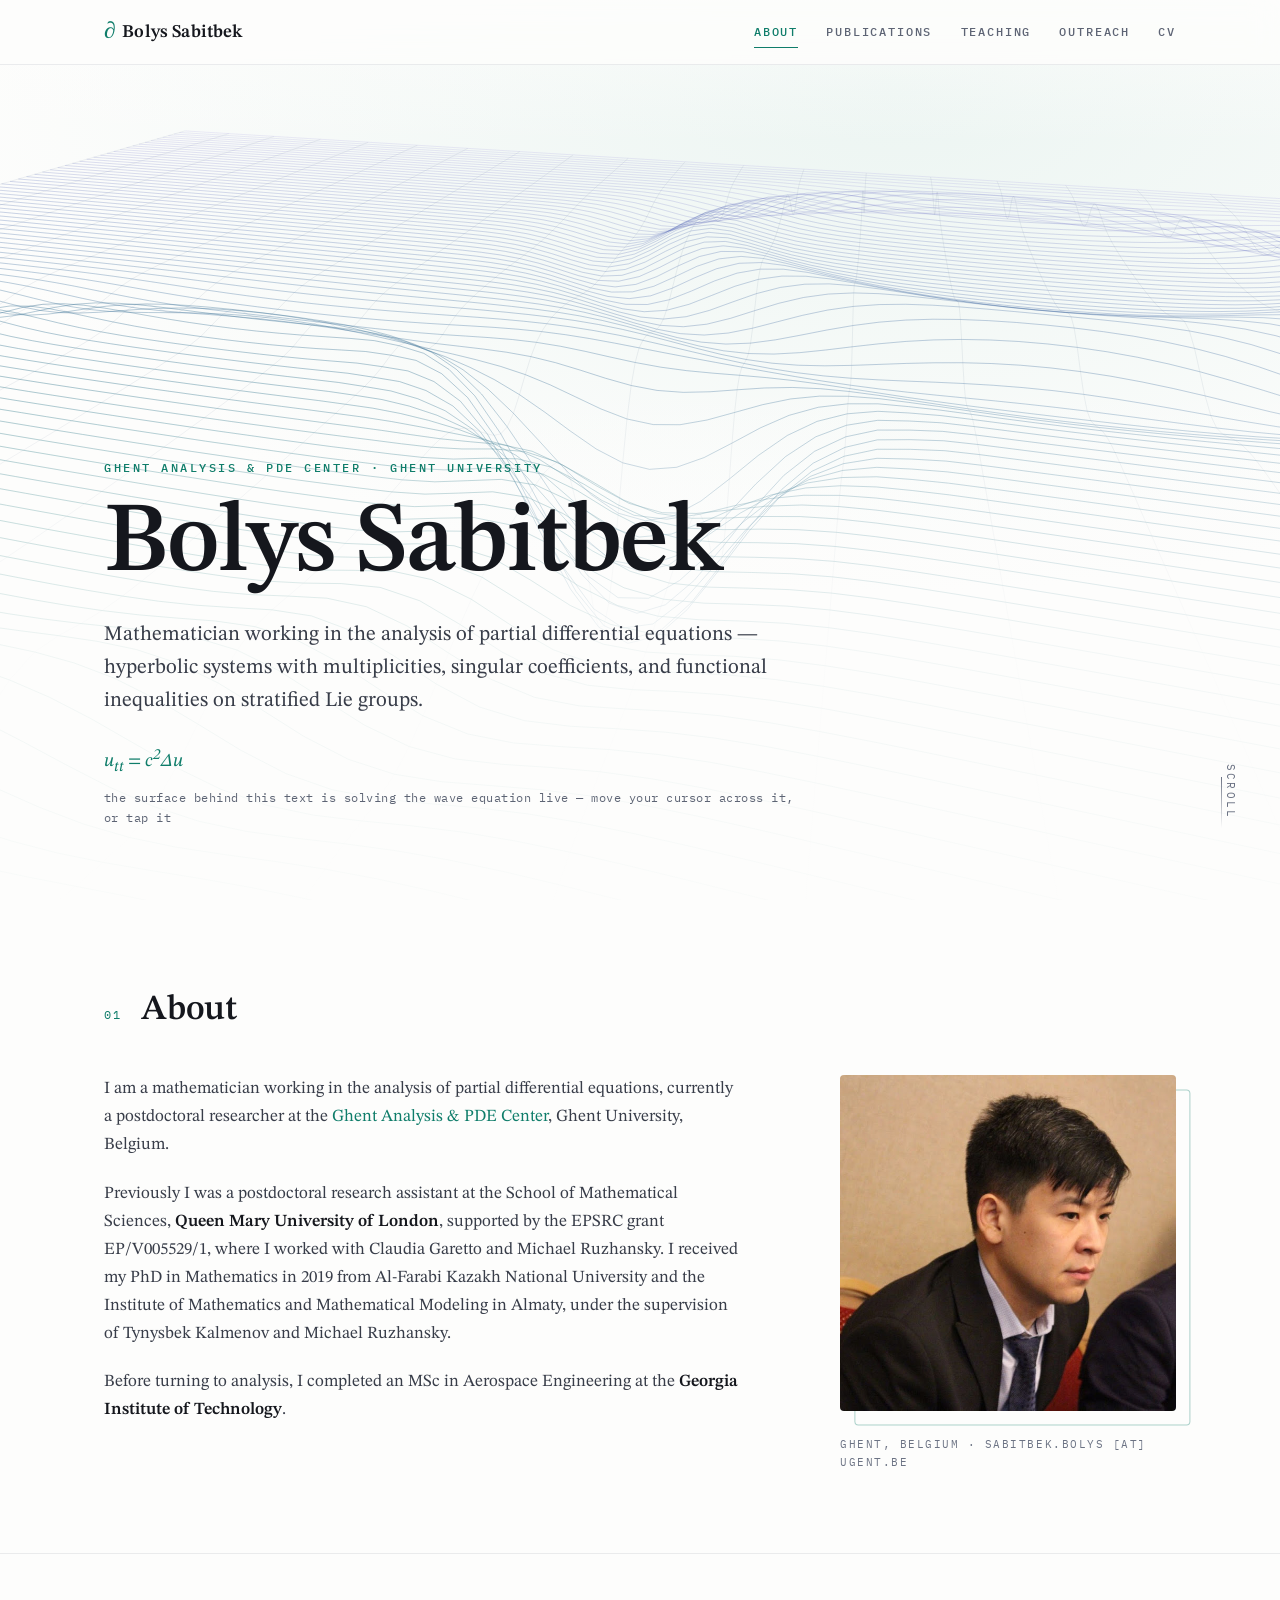
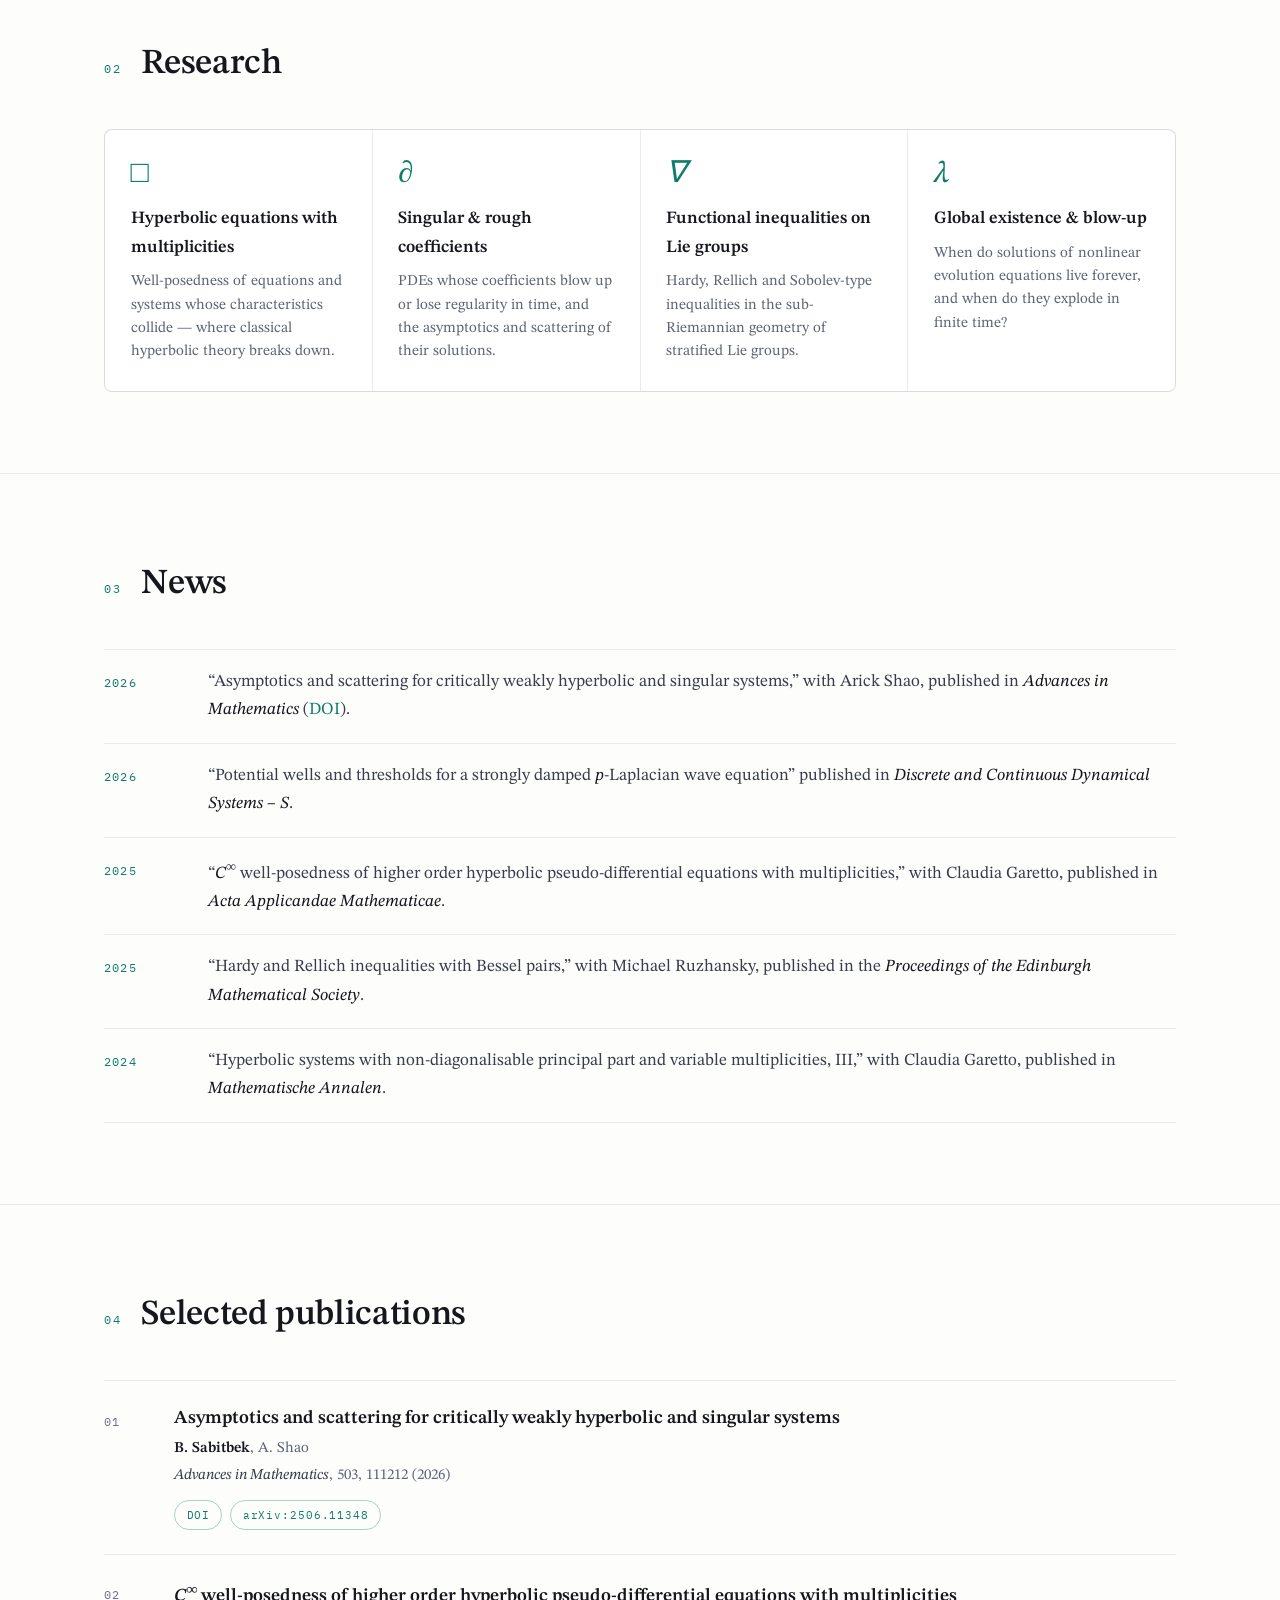
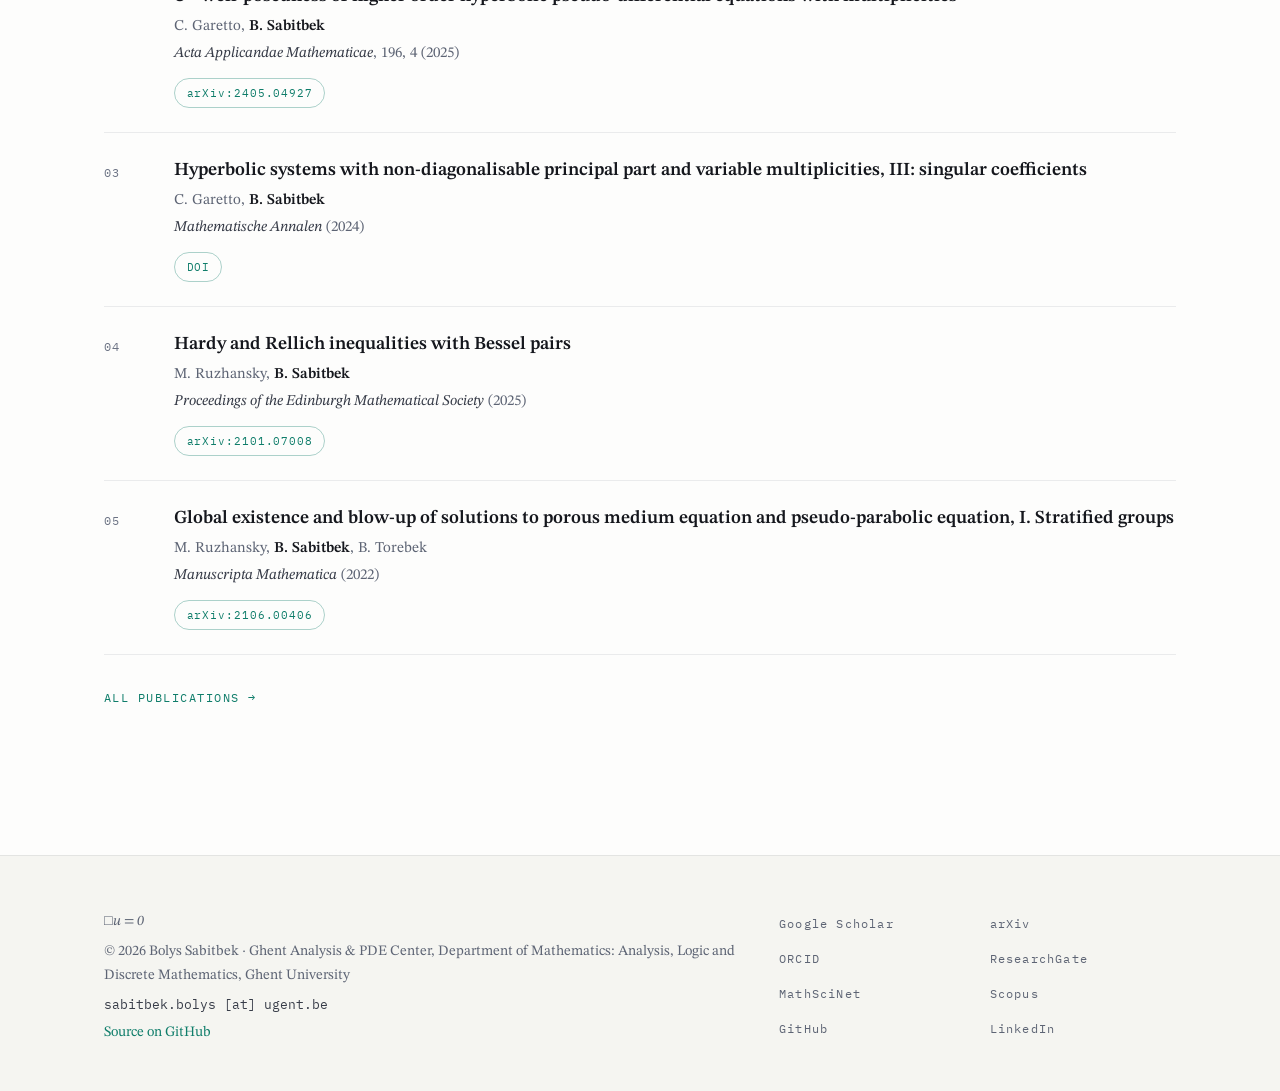
==== commit 0b1db0df: "Add files via upload" ====
--- a/index.html
+++ b/index.html
@@ -3,6 +3,8 @@
 <head>
   <meta charset="utf-8">
   <meta name="viewport" content="width=device-width, initial-scale=1">
+  <meta name="color-scheme" content="only light">
+  <meta name="theme-color" content="#fdfdfc">
   <title>Bolys Sabitbek — Mathematician</title>
   <meta name="description" content="Bolys Sabitbek is a postdoctoral researcher at the Ghent Analysis &amp; PDE Center, Ghent University, working on hyperbolic PDEs with multiplicities, singular coefficients, and functional inequalities on stratified Lie groups.">
   <link rel="canonical" href="https://sabitbekbolys.github.io/">
@@ -37,7 +39,6 @@
 <header class="topbar">
   <div class="topbar-inner">
     <a class="brand" href="index.html"><span class="brand-mark">&#8706;</span>Bolys Sabitbek</a>
-    <button class="nav-toggle" aria-expanded="false" aria-controls="site-nav" aria-label="Menu"><span></span></button>
     <nav class="nav" id="site-nav" aria-label="Site navigation">
       <a href="index.html" aria-current="page">About</a>
       <a href="publications.html">Publications</a>
@@ -59,7 +60,7 @@
     coefficients, and functional inequalities on stratified Lie groups.</p>
     <p class="equation-note">
       <span class="eq">u<sub>tt</sub> = c<sup>2</sup>&Delta;u</span>
-      <span>the surface behind this text is solving the wave equation live &mdash; move your cursor across it</span>
+      <span>the surface behind this text is solving the wave equation live &mdash; move your cursor across it, or tap it</span>
     </p>
   </div>
   <span class="scroll-cue">Scroll</span>
@@ -70,12 +71,12 @@
   <!-- ============================= About ============================= -->
   <section class="section" id="about">
     <div class="wrap">
-      <div class="section-head reveal">
+      <div class="section-head">
         <span class="no">01</span>
         <h2>About</h2>
       </div>
       <div class="about-grid">
-        <div class="bio reveal">
+        <div class="bio">
           <p>I am a mathematician working in the analysis of partial differential
           equations, currently a postdoctoral researcher at the
           <a href="https://analysis-pde.org/">Ghent Analysis &amp; PDE Center</a>,
@@ -92,7 +93,7 @@
           <p>Before turning to analysis, I completed an MSc in Aerospace
           Engineering at the <strong>Georgia Institute of Technology</strong>.</p>
         </div>
-        <figure class="portrait-figure reveal">
+        <figure class="portrait-figure">
           <img src="assets/photo.jpg" alt="Portrait of Bolys Sabitbek" width="336" height="336">
           <figcaption>Ghent, Belgium · sabitbek.bolys [at] ugent.be</figcaption>
         </figure>
@@ -103,11 +104,11 @@
   <!-- ========================= Research ============================= -->
   <section class="section" id="research">
     <div class="wrap">
-      <div class="section-head reveal">
+      <div class="section-head">
         <span class="no">02</span>
         <h2>Research</h2>
       </div>
-      <div class="interest-grid reveal">
+      <div class="interest-grid">
         <div class="interest">
           <span class="glyph">&#9633;</span>
           <h3>Hyperbolic equations with multiplicities</h3>
@@ -139,11 +140,11 @@
   <!-- ============================ News ============================== -->
   <section class="section" id="news">
     <div class="wrap">
-      <div class="section-head reveal">
+      <div class="section-head">
         <span class="no">03</span>
         <h2>News</h2>
       </div>
-      <ul class="news reveal">
+      <ul class="news">
 
         <!-- ───────────────────────────────────────────────────────────
              ✏️  ADD NEWS HERE
@@ -160,15 +161,16 @@
              ─────────────────────────────────────────────────────────── -->
         <li>
           <span class="when">2026</span>
+          <span class="what">&ldquo;Asymptotics and scattering for critically weakly hyperbolic
+          and singular systems,&rdquo; with Arick Shao, published in
+          <em>Advances in Mathematics</em>
+          (<a href="https://doi.org/10.1016/j.aim.2026.111212">DOI</a>).</span>
+        </li>
+        <li>
+          <span class="when">2026</span>
           <span class="what">&ldquo;Potential wells and thresholds for a strongly damped
           <em>p</em>-Laplacian wave equation&rdquo; published in
           <em>Discrete and Continuous Dynamical Systems&nbsp;&ndash;&nbsp;S</em>.</span>
-        </li>
-        <li>
-          <span class="when">2025</span>
-          <span class="what">New preprint with Arick Shao, &ldquo;Asymptotics and scattering for
-          critically weakly hyperbolic and singular systems&rdquo;
-          (<a href="https://arxiv.org/abs/2506.11348">arXiv:2506.11348</a>).</span>
         </li>
         <li>
           <span class="when">2025</span>
@@ -195,11 +197,11 @@
   <!-- ==================== Selected publications ===================== -->
   <section class="section" id="selected">
     <div class="wrap">
-      <div class="section-head reveal">
+      <div class="section-head">
         <span class="no">04</span>
         <h2>Selected publications</h2>
       </div>
-      <ol class="pubs reveal">
+      <ol class="pubs">
 
         <!-- ───────────────────────────────────────────────────────────
              ✏️  UPDATE SELECTED PUBLICATIONS HERE
@@ -212,8 +214,8 @@
           <div>
             <div class="pub-title">Asymptotics and scattering for critically weakly hyperbolic and singular systems</div>
             <div class="pub-authors"><strong>B. Sabitbek</strong>, A. Shao</div>
-            <div class="pub-venue">Preprint (2025)</div>
-            <div class="pub-links"><a href="https://arxiv.org/abs/2506.11348">arXiv:2506.11348</a></div>
+            <div class="pub-venue"><em>Advances in Mathematics</em>, 503, 111212 (2026)</div>
+            <div class="pub-links"><a href="https://doi.org/10.1016/j.aim.2026.111212">DOI</a> <a href="https://arxiv.org/abs/2506.11348">arXiv:2506.11348</a></div>
           </div>
         </li>
         <li>
@@ -249,7 +251,7 @@
           </div>
         </li>
       </ol>
-      <p class="more-link reveal"><a href="publications.html">All publications</a></p>
+      <p class="more-link"><a href="publications.html">All publications</a></p>
     </div>
   </section>
 
@@ -280,6 +282,5 @@
 </footer>
 
 <script src="js/wave.js"></script>
-<script src="js/site.js"></script>
 </body>
 </html>
--- a/css/style.css
+++ b/css/style.css
@@ -1,24 +1,36 @@
 /* ==========================================================================
    Bolys Sabitbek — mathematician
-   Dark editorial design. Plain CSS, no build step.
+   Light editorial design. Plain CSS, no build step.
    Typography: STIX Two Text (the math-journal serif) + IBM Plex Mono.
-   The hero / banner surfaces are drawn by js/wave.js.
+   The hero / banner surfaces are drawn by js/wave.js, which reads its line
+   colours from the --wave-* variables below.
    ========================================================================== */
 
 :root {
-  --bg:        #06080f;
-  --bg-2:      #0a0f1c;
-  --panel:     #0e1526;
-  --panel-2:   #121a2e;
-  --ink:       #eae8e1;
-  --ink-soft:  #c4c8d4;
-  --muted:     #8e97ab;
-  --faint:     #5b6478;
-  --teal:      #64e3c1;
-  --teal-dim:  #3aa98e;
-  --violet:    #9a8cf5;
-  --line:      rgba(148, 168, 210, 0.14);
-  --line-soft: rgba(148, 168, 210, 0.08);
+  color-scheme: only light;
+
+  --bg:         #fdfdfc;
+  --bg-rgb:     253, 253, 252;   /* same colour as --bg, for fades */
+  --bg-2:       #f5f5f1;
+  --card:       #ffffff;
+  --card-hover: #f3f8f6;
+  --ink:        #15171d;
+  --ink-soft:   #383d49;
+  --muted:      #5d6474;
+  --faint:      #6c7384;
+  --teal:       #0f7d6a;
+  --teal-dark:  #0a5c4e;
+  --teal-soft:  rgba(15, 125, 106, 0.09);
+  --teal-line:  rgba(15, 125, 106, 0.34);
+  --violet:     #5a49c9;
+  --line:       rgba(21, 30, 50, 0.14);
+  --line-soft:  rgba(21, 30, 50, 0.08);
+
+  /* wave surface colours as "r, g, b" (near rows → far rows) */
+  --wave-near:  15, 125, 106;
+  --wave-far:   90, 73, 201;
+  --wave-depth: 60, 80, 120;
+
   --serif: "STIX Two Text", "STIX Two Math", Charter, Cambria, Georgia, serif;
   --mono: "IBM Plex Mono", ui-monospace, "SF Mono", Menlo, Consolas, monospace;
   --wrap: 72rem;
@@ -42,14 +54,19 @@
   text-rendering: optimizeLegibility;
 }
 
-::selection { background: rgba(100, 227, 193, 0.28); color: var(--ink); }
+::selection { background: rgba(15, 125, 106, 0.18); color: var(--ink); }
 
 a {
   color: var(--teal);
   text-decoration: none;
   transition: color 0.15s ease;
 }
-a:hover { color: #a7f3dd; text-decoration: underline; text-underline-offset: 3px; }
+a:hover { color: var(--teal-dark); text-decoration: underline; text-underline-offset: 3px; }
+a:focus-visible {
+  outline: 2px solid var(--teal);
+  outline-offset: 3px;
+  border-radius: 2px;
+}
 
 .wrap {
   max-width: var(--wrap);
@@ -67,7 +84,7 @@
   z-index: 50;
   backdrop-filter: blur(14px);
   -webkit-backdrop-filter: blur(14px);
-  background: rgba(6, 8, 15, 0.72);
+  background: rgba(var(--bg-rgb), 0.84);
   border-bottom: 1px solid var(--line-soft);
 }
 
@@ -113,6 +130,7 @@
   font-weight: 500;
   letter-spacing: 0.16em;
   text-transform: uppercase;
+  white-space: nowrap;
   color: var(--muted);
   padding: 0.35rem 0;
   border-bottom: 1px solid transparent;
@@ -123,54 +141,30 @@
   border-bottom-color: var(--teal);
 }
 
-.nav-toggle {
-  display: none;
-  background: none;
-  border: 1px solid var(--line);
-  border-radius: 6px;
-  width: 2.4rem;
-  height: 2.4rem;
-  cursor: pointer;
-  padding: 0;
-  position: relative;
-}
-.nav-toggle span,
-.nav-toggle span::before,
-.nav-toggle span::after {
-  content: "";
-  position: absolute;
-  left: 50%;
-  width: 1.1rem;
-  height: 1.5px;
-  background: var(--ink);
-  transform: translateX(-50%);
-  transition: transform 0.2s ease, opacity 0.2s ease;
-}
-.nav-toggle span { top: calc(50% - 4px); }
-.nav-toggle span::before { top: 8px; }
-.nav-toggle [hidden] { display: none; }
-
+/* Phones: brand on one row, all five links on the row below (no menu
+   button, nothing hidden), and the bar scrolls away with the page. */
 @media (max-width: 720px) {
-  .nav-toggle { display: block; }
-  .nav {
-    position: absolute;
-    top: 4rem;
-    left: 0;
-    right: 0;
+  html { scroll-padding-top: 1rem; }
+  .topbar { position: absolute; }
+  .topbar-inner {
+    height: auto;
     flex-direction: column;
     align-items: stretch;
-    gap: 0;
-    background: #080b14;
-    border-bottom: 1px solid var(--line);
-    display: none;
-    padding: 0.5rem 0 0.75rem;
+    gap: 0.3rem;
+    padding-top: 0.75rem;
+    padding-bottom: 0.45rem;
   }
-  .nav.open { display: flex; }
-  .nav a {
-    padding: 0.8rem clamp(1.25rem, 4vw, 2.5rem);
-    border-bottom: none;
+  .nav {
+    justify-content: space-between;
+    gap: 1rem;
+    overflow-x: auto;
+    scrollbar-width: none;
   }
-  .nav a[aria-current="page"] { border-left: 2px solid var(--teal); }
+  .nav::-webkit-scrollbar { display: none; }
+  .nav a { font-size: 0.68rem; letter-spacing: 0.1em; }
+}
+@media (max-width: 360px) {
+  .nav a { font-size: 0.64rem; letter-spacing: 0.04em; }
 }
 
 /* --------------------------------------------------------------------------
@@ -179,12 +173,13 @@
 
 .hero {
   position: relative;
+  min-height: 100vh;
   min-height: 100svh;
   display: flex;
   align-items: flex-end;
   overflow: hidden;
   background:
-    radial-gradient(120% 90% at 70% 10%, #0d1428 0%, var(--bg) 60%);
+    radial-gradient(120% 90% at 70% 10%, #ecf5f2 0%, var(--bg) 62%);
 }
 
 .hero canvas,
@@ -202,8 +197,8 @@
   inset: 0;
   pointer-events: none;
   background:
-    linear-gradient(to top, rgba(6, 8, 15, 0.92) 0%, rgba(6, 8, 15, 0) 42%),
-    linear-gradient(to bottom, rgba(6, 8, 15, 0.65) 0%, rgba(6, 8, 15, 0) 22%);
+    linear-gradient(to top, rgba(var(--bg-rgb), 0.97) 0%, rgba(var(--bg-rgb), 0.88) 28%, rgba(var(--bg-rgb), 0) 58%),
+    linear-gradient(to bottom, rgba(var(--bg-rgb), 0.7) 0%, rgba(var(--bg-rgb), 0) 16%);
 }
 
 .hero-content {
@@ -298,14 +293,17 @@
   display: flex;
   align-items: flex-end;
   overflow: hidden;
-  background: radial-gradient(120% 120% at 70% 0%, #0d1428 0%, var(--bg) 65%);
+  background: radial-gradient(120% 120% at 70% 0%, #ecf5f2 0%, var(--bg) 66%);
+  border-bottom: 1px solid var(--line-soft);
 }
 .banner::after {
   content: "";
   position: absolute;
   inset: 0;
   pointer-events: none;
-  background: linear-gradient(to top, rgba(6, 8, 15, 0.9) 0%, rgba(6, 8, 15, 0) 55%);
+  background:
+    linear-gradient(to right, rgba(var(--bg-rgb), 0.9) 0%, rgba(var(--bg-rgb), 0.55) 32%, rgba(var(--bg-rgb), 0) 62%),
+    linear-gradient(to top, rgba(var(--bg-rgb), 0.85) 0%, rgba(var(--bg-rgb), 0) 42%);
 }
 .banner .hero-content { padding-bottom: 2.2rem; }
 
@@ -394,27 +392,19 @@
   justify-self: end;
 }
 @media (max-width: 860px) {
-  .portrait-figure { justify-self: start; }
-}
-
+  .portrait-figure { justify-self: start; max-width: 17rem; }
+}
+
+/* the offset frame is a pair of shadows: a page-coloured rectangle 1px
+   smaller than the photo, over a teal one the photo's exact size */
 .portrait-figure img {
   display: block;
   width: 100%;
   height: auto;
   border-radius: 4px;
-  filter: grayscale(0.85) contrast(1.05) brightness(0.94);
-  transition: filter 0.45s ease;
-}
-.portrait-figure:hover img { filter: none; }
-
-.portrait-figure::before {
-  content: "";
-  position: absolute;
-  inset: 0.9rem -0.9rem -0.9rem 0.9rem;
-  border: 1px solid var(--teal-dim);
-  border-radius: 4px;
-  opacity: 0.5;
-  pointer-events: none;
+  box-shadow:
+    0.9rem 0.9rem 0 -1px var(--bg),
+    0.9rem 0.9rem 0 0 var(--teal-line);
 }
 
 .portrait-figure figcaption {
@@ -423,7 +413,7 @@
   letter-spacing: 0.14em;
   text-transform: uppercase;
   color: var(--faint);
-  margin-top: 1.4rem;
+  margin-top: 1.6rem;
 }
 
 /* --------------------------------------------------------------------------
@@ -441,11 +431,11 @@
 }
 
 .interest {
-  background: var(--bg-2);
+  background: var(--card);
   padding: 1.8rem 1.6rem 1.7rem;
   transition: background 0.25s ease;
 }
-.interest:hover { background: var(--panel); }
+.interest:hover { background: var(--card-hover); }
 
 .interest .glyph {
   font-family: var(--serif);
@@ -543,7 +533,7 @@
   color: var(--muted);
   margin-bottom: 0.15rem;
 }
-.pub-authors strong { color: var(--ink-soft); font-weight: 600; }
+.pub-authors strong { color: var(--ink); font-weight: 600; }
 
 .pub-venue {
   font-size: 0.94rem;
@@ -559,13 +549,13 @@
   font-size: 0.7rem;
   letter-spacing: 0.08em;
   padding: 0.28rem 0.7rem;
-  border: 1px solid rgba(100, 227, 193, 0.35);
+  border: 1px solid var(--teal-line);
   border-radius: 99px;
   color: var(--teal);
   transition: background 0.15s ease, border-color 0.15s ease;
 }
 .pub-links a:hover {
-  background: rgba(100, 227, 193, 0.1);
+  background: var(--teal-soft);
   border-color: var(--teal);
   text-decoration: none;
 }
@@ -641,23 +631,27 @@
   margin: 0;
   padding: 0;
   display: grid;
-  grid-template-columns: repeat(auto-fit, minmax(19rem, 1fr));
+  grid-template-columns: repeat(auto-fit, minmax(min(19rem, 100%), 1fr));
   gap: 1.5rem;
 }
 
 .videos li {
-  background: var(--bg-2);
+  background: var(--card);
   border: 1px solid var(--line-soft);
   border-radius: 8px;
   overflow: hidden;
-  transition: border-color 0.25s ease, transform 0.25s ease;
-}
-.videos li:hover { border-color: var(--line); transform: translateY(-3px); }
+  transition: border-color 0.25s ease, transform 0.25s ease, box-shadow 0.25s ease;
+}
+.videos li:hover {
+  border-color: var(--line);
+  transform: translateY(-3px);
+  box-shadow: 0 14px 30px -18px rgba(21, 30, 50, 0.35);
+}
 
 .video-frame {
   position: relative;
   aspect-ratio: 16 / 9;
-  background: var(--panel);
+  background: var(--bg-2);
 }
 .video-frame iframe {
   position: absolute;
@@ -702,7 +696,7 @@
   content: "—";
   position: absolute;
   left: 0;
-  color: var(--teal-dim);
+  color: var(--teal);
 }
 
 /* --------------------------------------------------------------------------
@@ -756,20 +750,13 @@
 .footer-links a:hover { color: var(--teal); }
 
 /* --------------------------------------------------------------------------
-   Reveal-on-scroll
-   -------------------------------------------------------------------------- */
-
-.reveal {
-  opacity: 0;
-  transform: translateY(18px);
-  transition: opacity 0.7s ease, transform 0.7s ease;
-}
-.reveal.in { opacity: 1; transform: none; }
+   Reduced motion
+   -------------------------------------------------------------------------- */
 
 @media (prefers-reduced-motion: reduce) {
   html { scroll-behavior: auto; }
-  .reveal { opacity: 1; transform: none; transition: none; }
-  .videos li, .interest { transition: none; }
+  .videos li, .interest, a { transition: none; }
+  .videos li:hover { transform: none; }
 }
 
 /* --------------------------------------------------------------------------
@@ -779,7 +766,7 @@
 @media print {
   body { background: #fff; color: #111; }
   .topbar, .hero canvas, .banner canvas, .scroll-cue, .footer-links { display: none; }
-  .hero, .banner { min-height: 0; height: auto; background: none; }
+  .hero, .banner { min-height: 0; height: auto; background: none; border: none; }
   .hero::after, .banner::after { display: none; }
   a { color: #114; }
   .section { border-top-color: #ddd; }
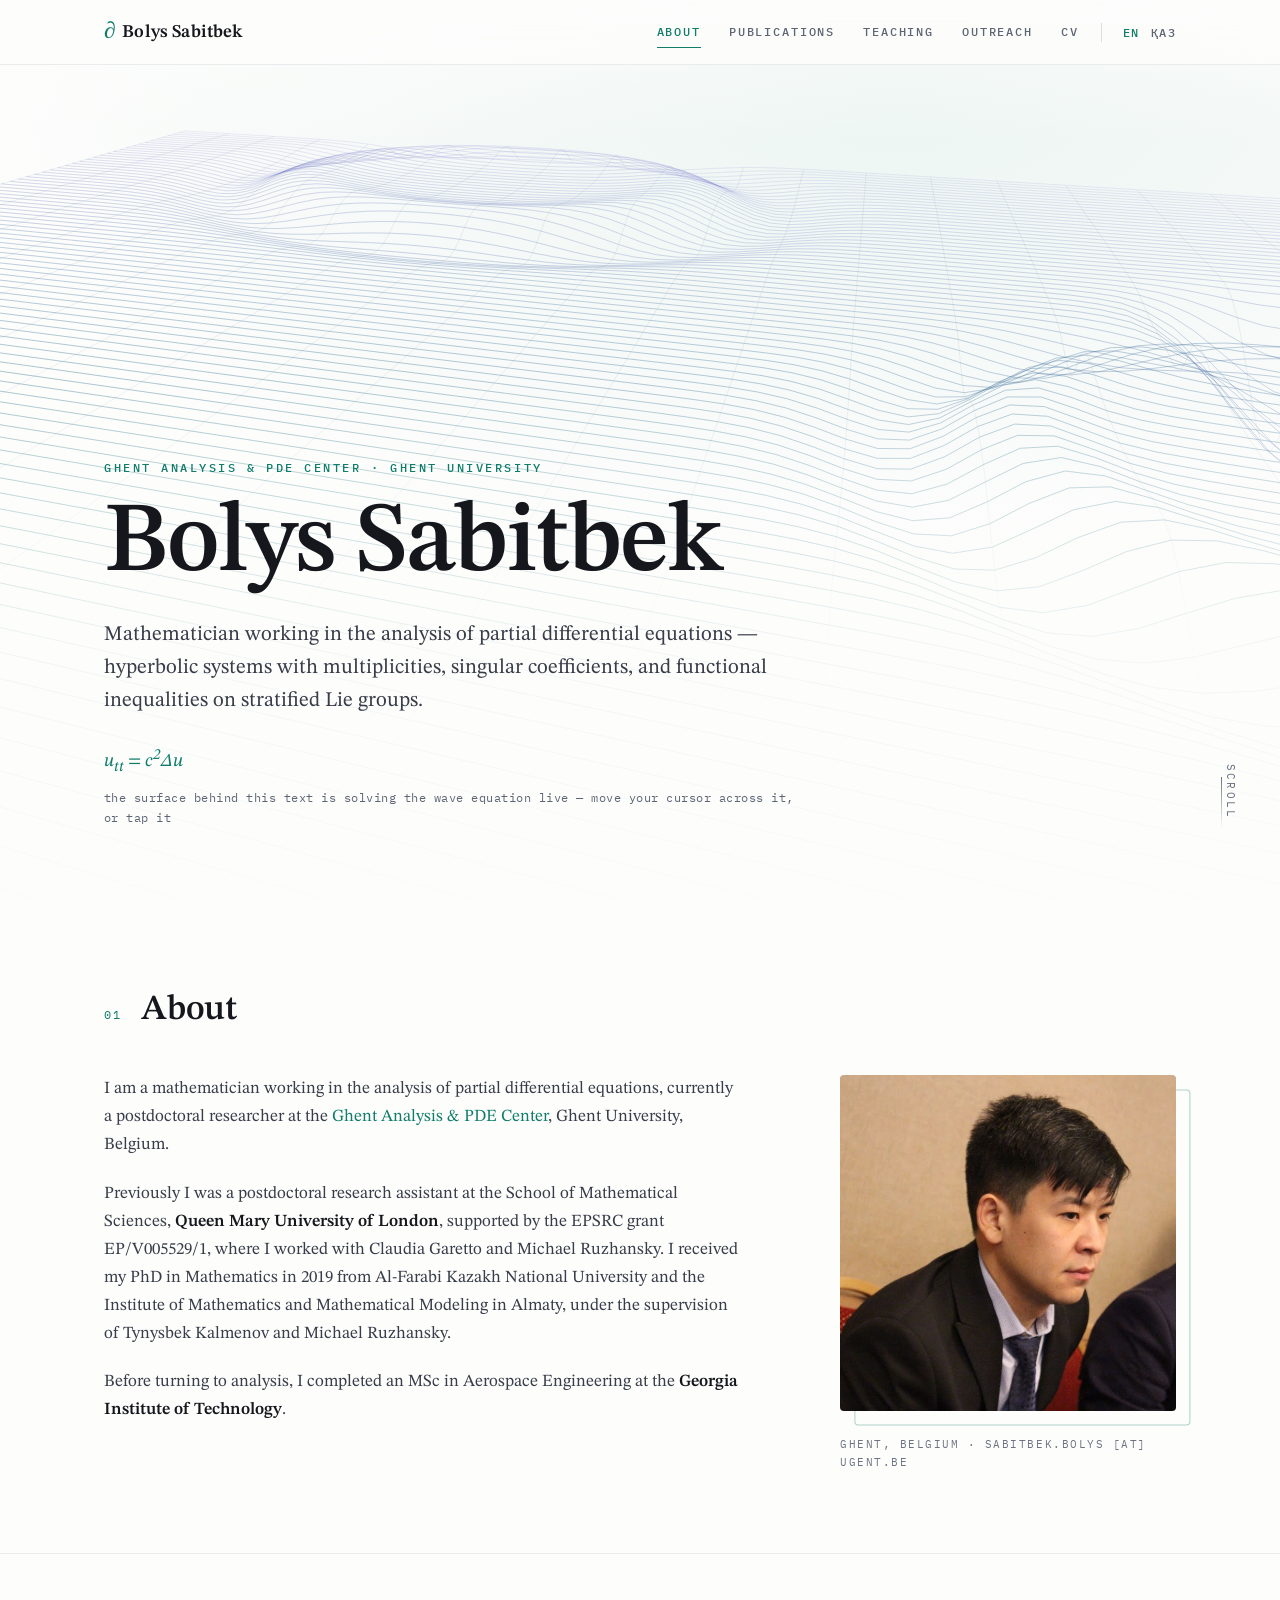
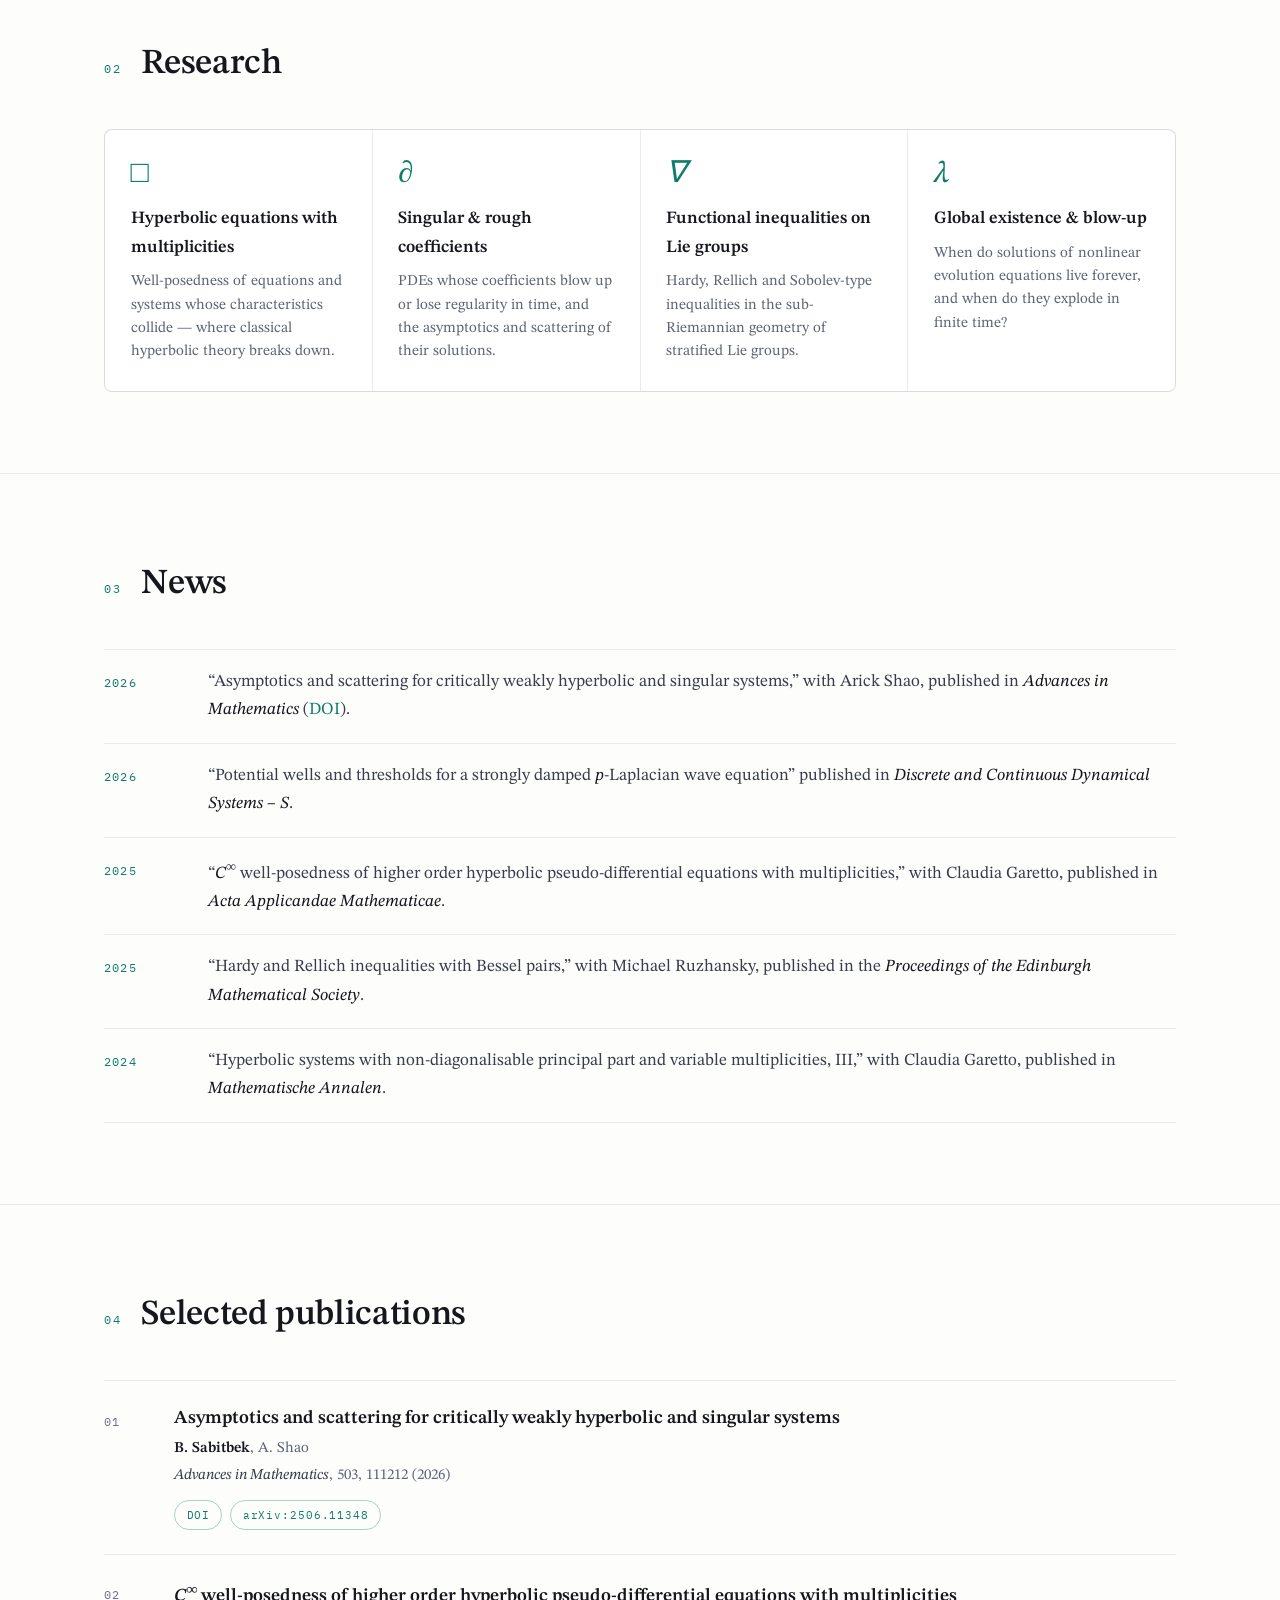
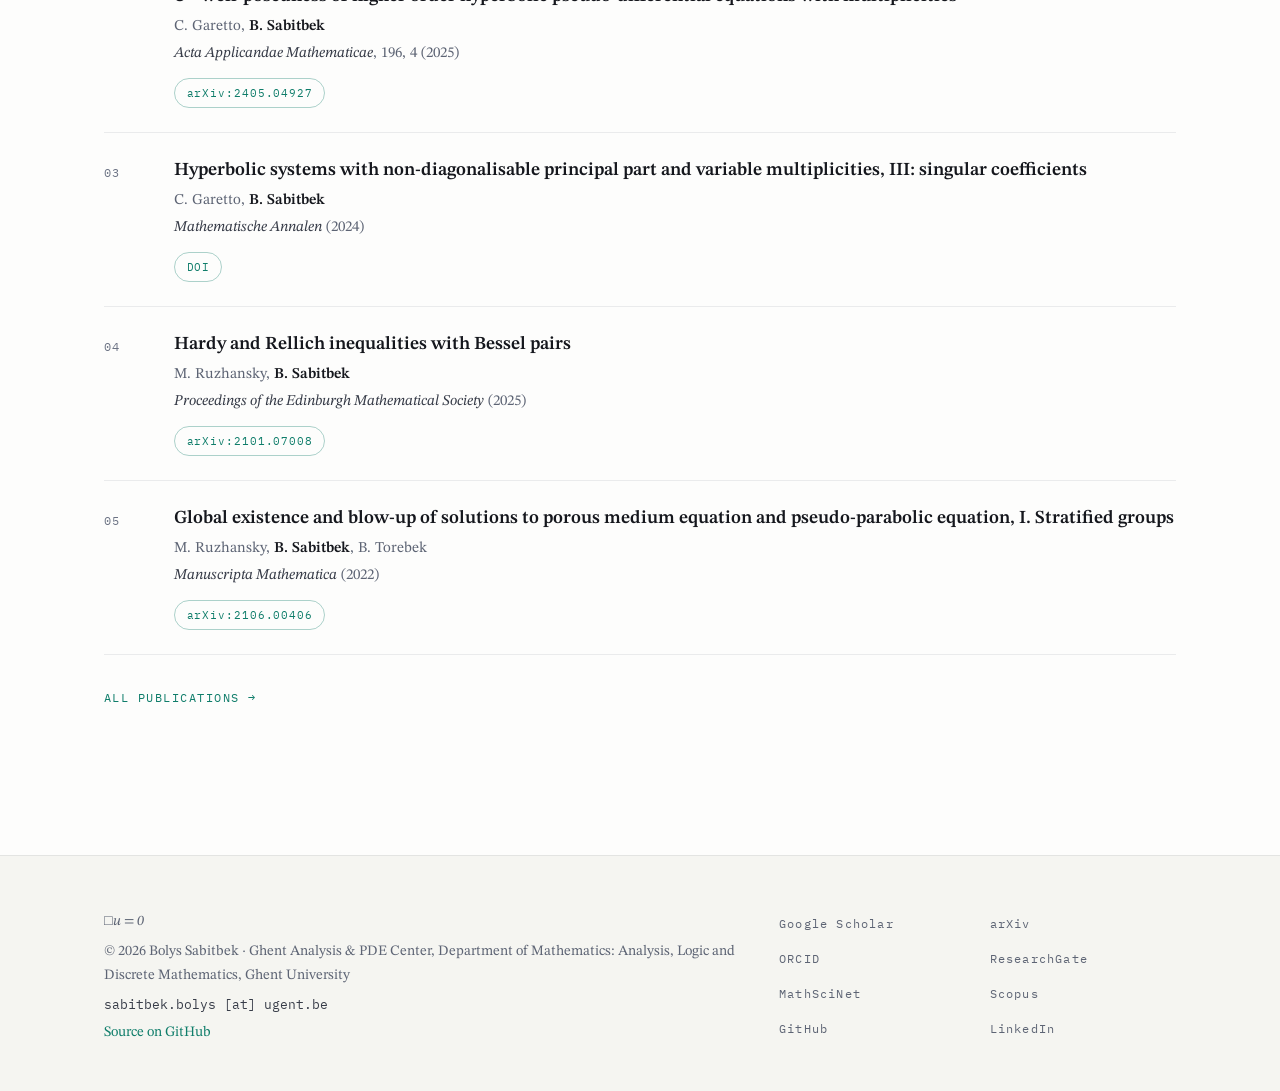
==== commit f3337339: "Add files via upload" ====
--- a/index.html
+++ b/index.html
@@ -8,6 +8,9 @@
   <title>Bolys Sabitbek — Mathematician</title>
   <meta name="description" content="Bolys Sabitbek is a postdoctoral researcher at the Ghent Analysis &amp; PDE Center, Ghent University, working on hyperbolic PDEs with multiplicities, singular coefficients, and functional inequalities on stratified Lie groups.">
   <link rel="canonical" href="https://sabitbekbolys.github.io/">
+  <link rel="alternate" hreflang="en" href="https://sabitbekbolys.github.io/">
+  <link rel="alternate" hreflang="kk" href="https://sabitbekbolys.github.io/kk/">
+  <link rel="alternate" hreflang="x-default" href="https://sabitbekbolys.github.io/">
   <link rel="icon" type="image/svg+xml" href="assets/favicon.svg">
   <link rel="preconnect" href="https://fonts.googleapis.com">
   <link rel="preconnect" href="https://fonts.gstatic.com" crossorigin>
@@ -17,19 +20,98 @@
   <meta property="og:description" content="Postdoctoral researcher at the Ghent Analysis &amp; PDE Center, Ghent University. Analysis of partial differential equations.">
   <meta property="og:image" content="https://sabitbekbolys.github.io/assets/photo.jpg">
   <meta property="og:url" content="https://sabitbekbolys.github.io/">
+  <!-- Structured data (schema.org) for search engines and AI tools -->
   <script type="application/ld+json">
   {
     "@context": "https://schema.org",
-    "@type": "Person",
-    "name": "Bolys Sabitbek",
-    "jobTitle": "Postdoctoral Researcher",
-    "affiliation": { "@type": "Organization", "name": "Ghent University" },
-    "url": "https://sabitbekbolys.github.io/",
-    "sameAs": [
-      "https://scholar.google.com/citations?user=mEzFxvAAAAAJ",
-      "https://orcid.org/0000-0002-4580-8084",
-      "https://arxiv.org/a/sabitbek_b_1.html",
-      "https://www.researchgate.net/profile/Bolys-Sabitbek"
+    "@graph": [
+      {
+        "@type": "ProfilePage",
+        "@id": "https://sabitbekbolys.github.io/",
+        "url": "https://sabitbekbolys.github.io/",
+        "name": "Bolys Sabitbek — Mathematician",
+        "inLanguage": "en",
+        "mainEntity": {
+          "@id": "https://sabitbekbolys.github.io/#person"
+        }
+      },
+      {
+        "@type": "Person",
+        "@id": "https://sabitbekbolys.github.io/#person",
+        "name": "Bolys Sabitbek",
+        "givenName": "Bolys",
+        "familyName": "Sabitbek",
+        "alternateName": [
+          "Sabitbek Bolys",
+          "B. Sabitbek",
+          "Болыс Сәбитбек"
+        ],
+        "jobTitle": "Postdoctoral Researcher",
+        "description": "Mathematician working in the analysis of partial differential equations: hyperbolic equations and systems with multiplicities, PDEs with singular and rough coefficients, functional inequalities on stratified Lie groups, and global existence and blow-up of solutions to nonlinear PDEs.",
+        "url": "https://sabitbekbolys.github.io/",
+        "image": "https://sabitbekbolys.github.io/assets/photo.jpg",
+        "affiliation": {
+          "@type": "ResearchOrganization",
+          "name": "Ghent Analysis & PDE Center",
+          "url": "https://analysis-pde.org/",
+          "parentOrganization": {
+            "@type": "CollegeOrUniversity",
+            "name": "Ghent University",
+            "url": "https://www.ugent.be/"
+          }
+        },
+        "alumniOf": [
+          {
+            "@type": "CollegeOrUniversity",
+            "name": "Al-Farabi Kazakh National University"
+          },
+          {
+            "@type": "CollegeOrUniversity",
+            "name": "Georgia Institute of Technology"
+          }
+        ],
+        "knowsAbout": [
+          "Partial differential equations",
+          "Hyperbolic equations and systems with multiplicities",
+          "PDEs with singular and rough coefficients",
+          "Functional inequalities on stratified Lie groups",
+          "Global existence and blow-up of solutions to nonlinear PDEs",
+          "Hardy and Rellich inequalities"
+        ],
+        "identifier": [
+          {
+            "@type": "PropertyValue",
+            "propertyID": "ORCID",
+            "value": "0000-0002-4580-8084"
+          },
+          {
+            "@type": "PropertyValue",
+            "propertyID": "Google Scholar",
+            "value": "mEzFxvAAAAAJ"
+          },
+          {
+            "@type": "PropertyValue",
+            "propertyID": "MR Author ID",
+            "value": "1239340"
+          },
+          {
+            "@type": "PropertyValue",
+            "propertyID": "Scopus Author ID",
+            "value": "57190934859"
+          }
+        ],
+        "sameAs": [
+          "https://orcid.org/0000-0002-4580-8084",
+          "https://scholar.google.com/citations?user=mEzFxvAAAAAJ",
+          "https://arxiv.org/a/sabitbek_b_1.html",
+          "https://mathscinet.ams.org/mathscinet/MRAuthorID/1239340",
+          "https://www.scopus.com/authid/detail.uri?authorId=57190934859",
+          "https://www.researchgate.net/profile/Bolys-Sabitbek",
+          "https://www.mathgenealogy.org/id.php?id=249536",
+          "https://github.com/sabitbekbolys",
+          "https://www.linkedin.com/in/bolys-sabitbek-09938878/"
+        ]
+      }
     ]
   }
   </script>
@@ -45,6 +127,10 @@
       <a href="teaching.html">Teaching</a>
       <a href="outreach.html">Outreach</a>
       <a href="cv.html">CV</a>
+    </nav>
+    <nav class="lang" aria-label="Language / Тіл">
+      <span aria-current="true">EN</span>
+      <a href="kk/index.html" lang="kk" hreflang="kk">ҚАЗ</a>
     </nav>
   </div>
 </header>
--- a/css/style.css
+++ b/css/style.css
@@ -100,6 +100,7 @@
 }
 
 .brand {
+  margin-right: auto;
   font-family: var(--serif);
   font-size: 1.125rem;
   font-weight: 600;
@@ -141,20 +142,45 @@
   border-bottom-color: var(--teal);
 }
 
-/* Phones: brand on one row, all five links on the row below (no menu
-   button, nothing hidden), and the bar scrolls away with the page. */
+/* Language switch: EN | ҚАЗ — the current language is plain teal text,
+   the other is a link to the same page in that language. */
+.lang {
+  display: flex;
+  align-items: center;
+  gap: 0.7rem;
+  margin-left: 0.4rem;
+  padding-left: clamp(0.9rem, 1.8vw, 1.3rem);
+  border-left: 1px solid var(--line);
+  font-family: var(--mono);
+  font-size: 0.72rem;
+  font-weight: 500;
+  letter-spacing: 0.12em;
+  white-space: nowrap;
+}
+.lang a { color: var(--muted); }
+.lang a:hover { color: var(--ink); text-decoration: none; }
+.lang [aria-current] { color: var(--teal); }
+
+/* Phones: brand and language switch on one row, all five links on the row
+   below (no menu button, nothing hidden), and the bar scrolls away with
+   the page. */
 @media (max-width: 720px) {
   html { scroll-padding-top: 1rem; }
   .topbar { position: absolute; }
   .topbar-inner {
     height: auto;
-    flex-direction: column;
-    align-items: stretch;
-    gap: 0.3rem;
+    display: grid;
+    grid-template-columns: 1fr auto;
+    grid-template-areas: "brand lang" "nav nav";
+    align-items: center;
+    gap: 0.3rem 1rem;
     padding-top: 0.75rem;
     padding-bottom: 0.45rem;
   }
+  .brand { grid-area: brand; }
+  .lang { grid-area: lang; margin: 0; padding: 0; border: 0; }
   .nav {
+    grid-area: nav;
     justify-content: space-between;
     gap: 1rem;
     overflow-x: auto;
@@ -228,7 +254,6 @@
   line-height: 1.02;
   letter-spacing: -0.015em;
   margin: 0 0 1.4rem;
-  max-width: 14ch;
 }
 
 .hero .tagline {
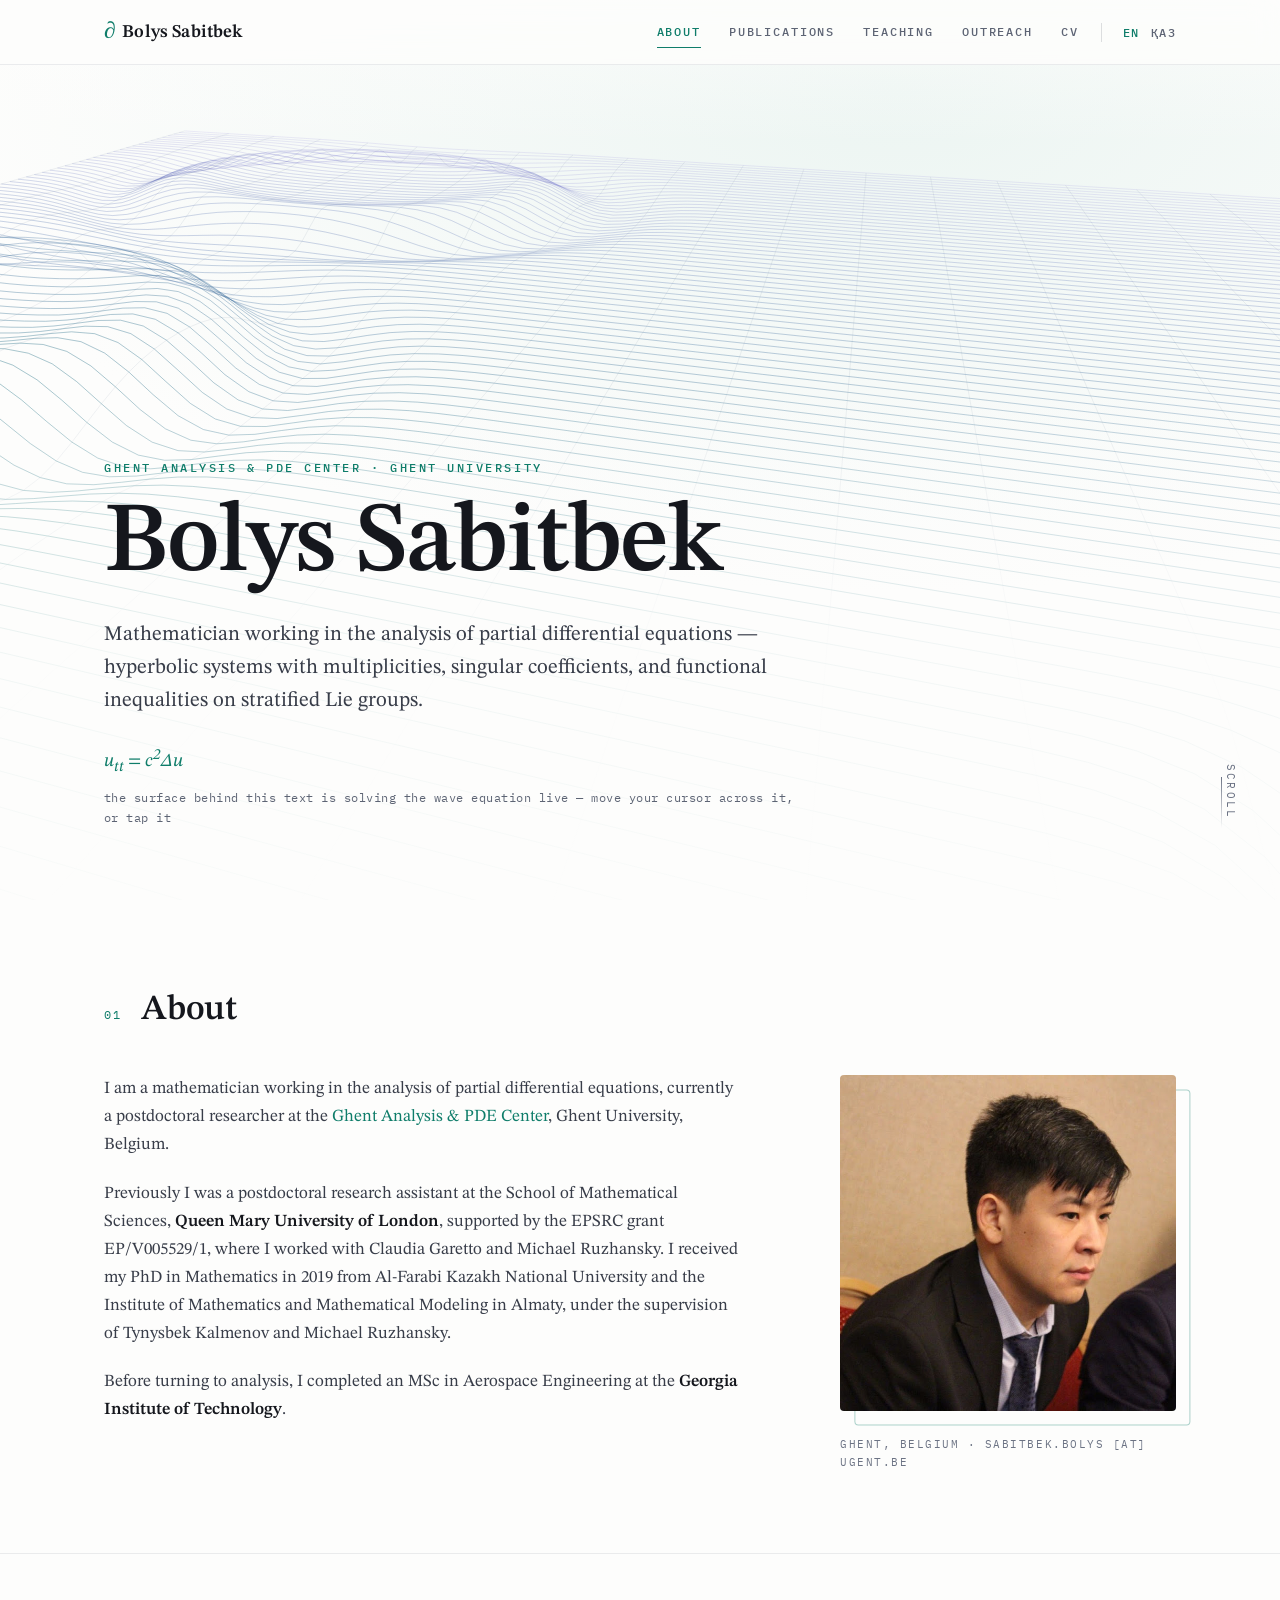
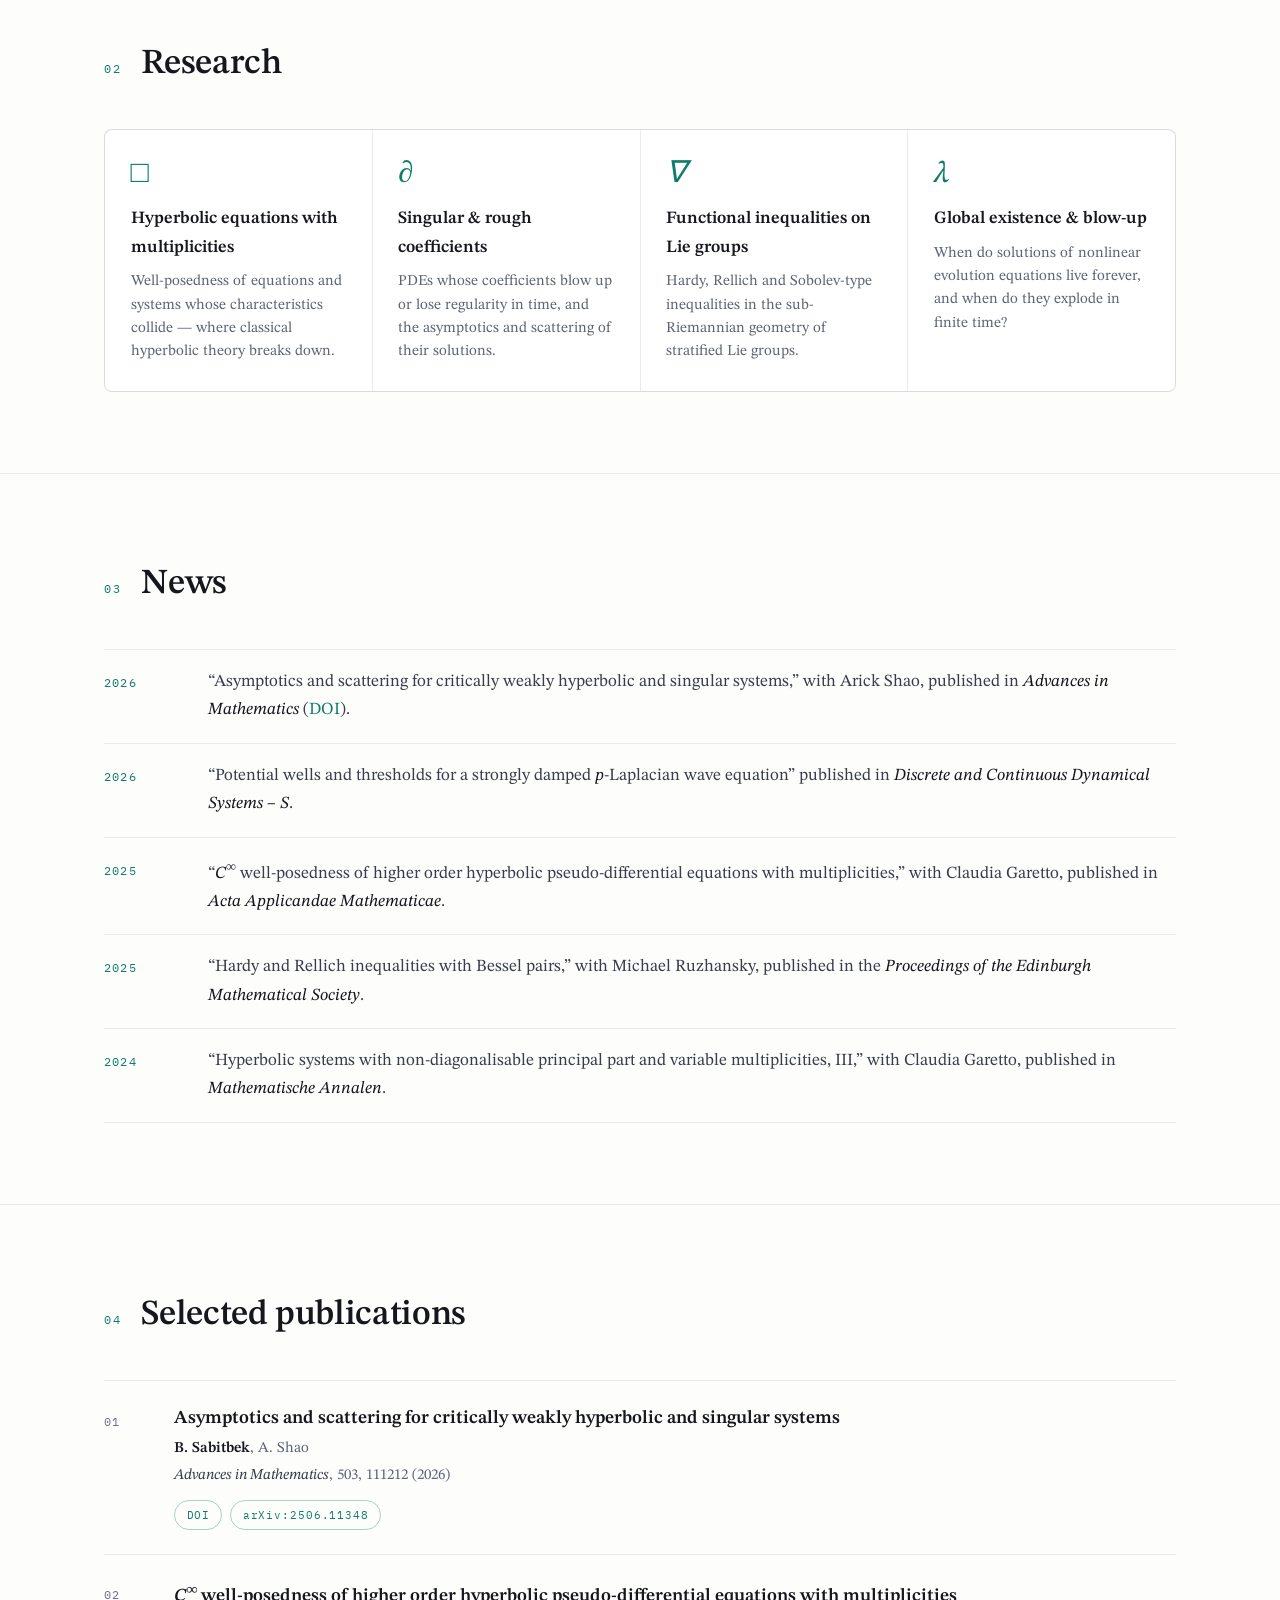
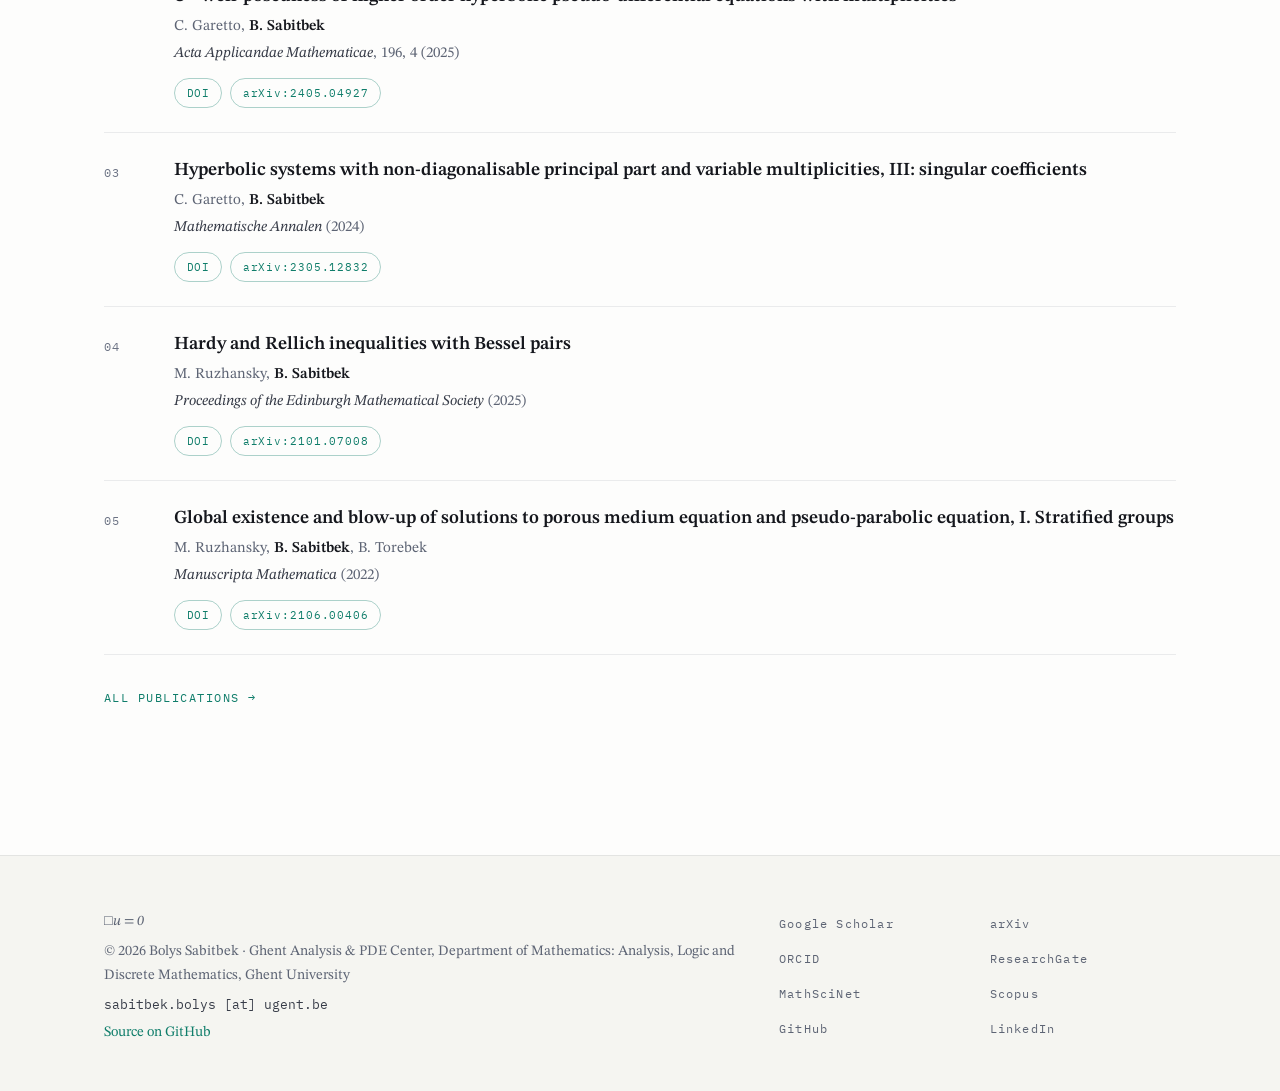
==== commit f8a393d6: "Add files via upload" ====
--- a/index.html
+++ b/index.html
@@ -309,7 +309,7 @@
             <div class="pub-title"><em>C</em><sup>&infin;</sup> well-posedness of higher order hyperbolic pseudo-differential equations with multiplicities</div>
             <div class="pub-authors">C. Garetto, <strong>B. Sabitbek</strong></div>
             <div class="pub-venue"><em>Acta Applicandae Mathematicae</em>, 196, 4 (2025)</div>
-            <div class="pub-links"><a href="https://arxiv.org/abs/2405.04927">arXiv:2405.04927</a></div>
+            <div class="pub-links"><a href="https://doi.org/10.1007/s10440-025-00717-x">DOI</a> <a href="https://arxiv.org/abs/2405.04927">arXiv:2405.04927</a></div>
           </div>
         </li>
         <li>
@@ -317,7 +317,7 @@
             <div class="pub-title">Hyperbolic systems with non-diagonalisable principal part and variable multiplicities, III: singular coefficients</div>
             <div class="pub-authors">C. Garetto, <strong>B. Sabitbek</strong></div>
             <div class="pub-venue"><em>Mathematische Annalen</em> (2024)</div>
-            <div class="pub-links"><a href="https://doi.org/10.1007/s00208-023-02792-7">DOI</a></div>
+            <div class="pub-links"><a href="https://doi.org/10.1007/s00208-023-02792-7">DOI</a> <a href="https://arxiv.org/abs/2305.12832">arXiv:2305.12832</a></div>
           </div>
         </li>
         <li>
@@ -325,7 +325,7 @@
             <div class="pub-title">Hardy and Rellich inequalities with Bessel pairs</div>
             <div class="pub-authors">M. Ruzhansky, <strong>B. Sabitbek</strong></div>
             <div class="pub-venue"><em>Proceedings of the Edinburgh Mathematical Society</em> (2025)</div>
-            <div class="pub-links"><a href="https://arxiv.org/abs/2101.07008">arXiv:2101.07008</a></div>
+            <div class="pub-links"><a href="https://doi.org/10.1017/s0013091524000051">DOI</a> <a href="https://arxiv.org/abs/2101.07008">arXiv:2101.07008</a></div>
           </div>
         </li>
         <li>
@@ -333,7 +333,7 @@
             <div class="pub-title">Global existence and blow-up of solutions to porous medium equation and pseudo-parabolic equation, I. Stratified groups</div>
             <div class="pub-authors">M. Ruzhansky, <strong>B. Sabitbek</strong>, B. Torebek</div>
             <div class="pub-venue"><em>Manuscripta Mathematica</em> (2022)</div>
-            <div class="pub-links"><a href="https://arxiv.org/abs/2106.00406">arXiv:2106.00406</a></div>
+            <div class="pub-links"><a href="https://doi.org/10.1007/s00229-022-01390-2">DOI</a> <a href="https://arxiv.org/abs/2106.00406">arXiv:2106.00406</a></div>
           </div>
         </li>
       </ol>
